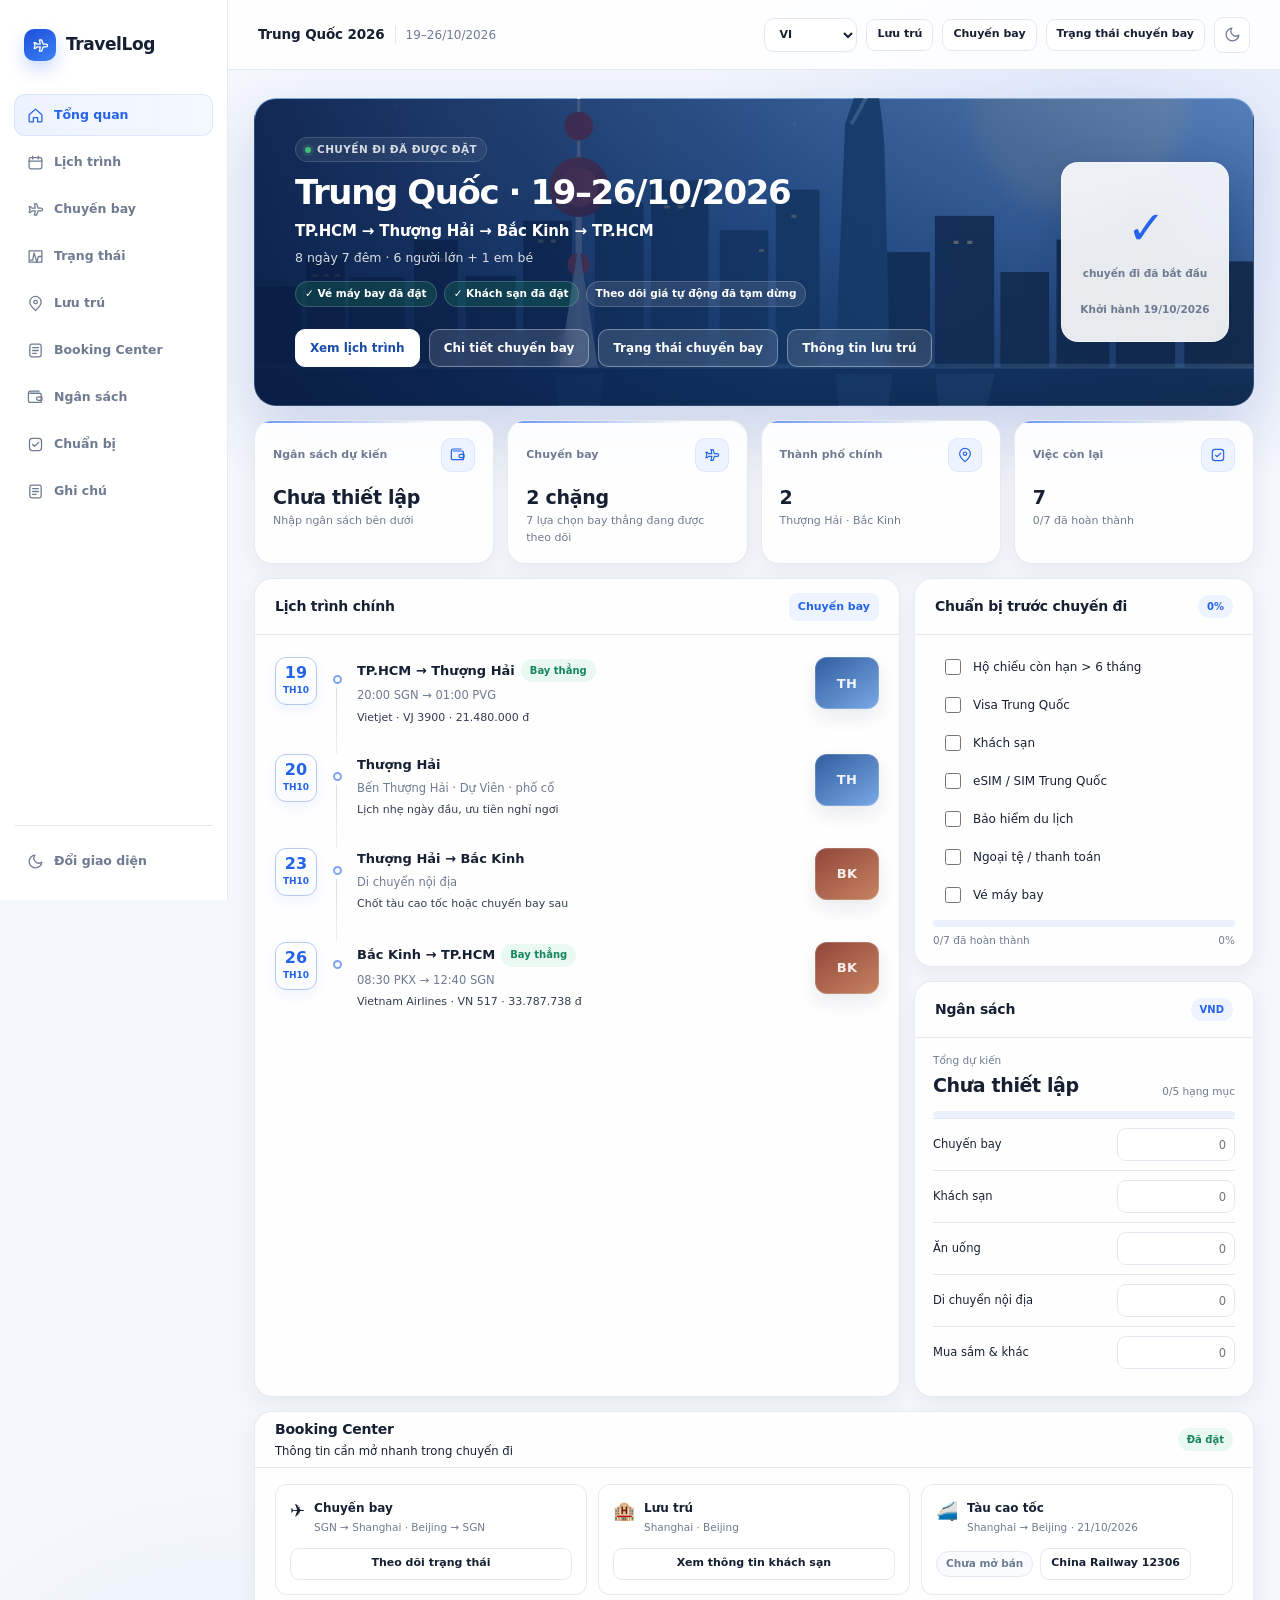
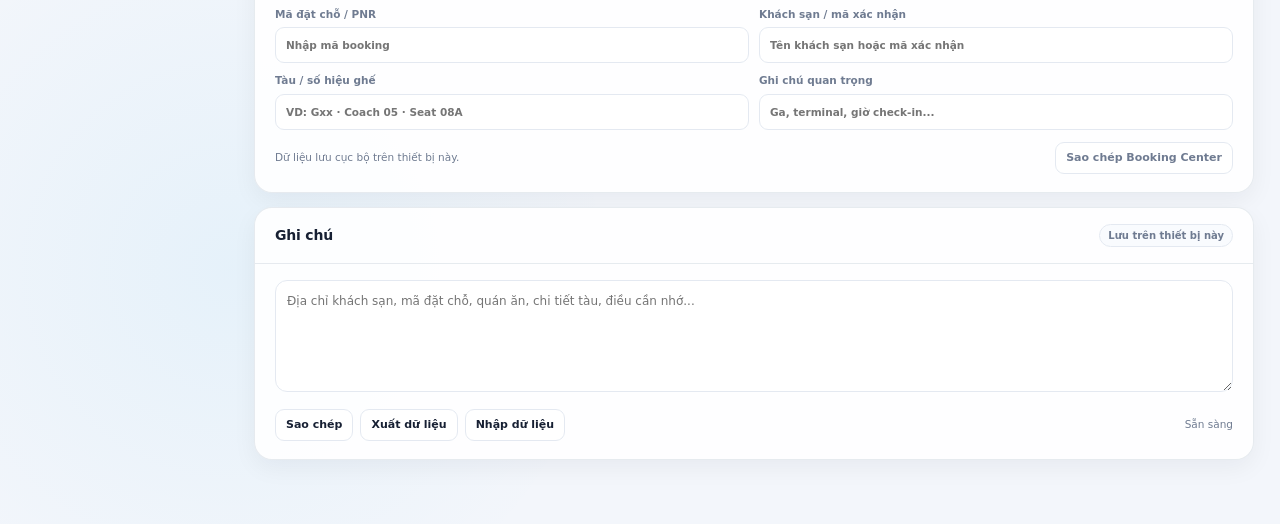
==== index.html @ 4a771d89 "fix: clean booking script markup" ====
<!doctype html>
<html lang="vi">
<head>
  <meta charset="utf-8">
  <meta name="viewport" content="width=device-width,initial-scale=1,viewport-fit=cover">
  <meta name="theme-color" content="#f6f8fc">
  <meta name="description" content="TravelLog — lịch trình Trung Quốc 19–26/10/2026.">
  <link rel="manifest" href="./manifest.webmanifest">
  <link rel="icon" href="./icon.svg" type="image/svg+xml">
  <link rel="stylesheet" href="./app.css">
  <style>
    .language-select{height:32px;min-width:76px;padding:0 25px 0 9px;border:1px solid var(--line);border-radius:8px;background:var(--surface);color:var(--text);font-size:11px;font-weight:700;outline:none;cursor:pointer}
    .language-select:focus{border-color:#8eb0f6;box-shadow:0 0 0 3px var(--primary-soft)}
    .mobile-header .language-select{max-width:92px}
  </style>
  <title>TravelLog · Trung Quốc 2026</title>
</head>
<body>
<div class="app">
  <aside class="sidebar">
    <a class="brand" href="#top"><span class="brand-mark"><svg><use href="#i-plane"/></svg></span>TravelLog</a>
    <nav class="side-nav">
      <a class="active" href="#top"><span class="nav-icon"><svg><use href="#i-home"/></svg></span>Tổng quan</a>
      <a href="#itinerary"><span class="nav-icon"><svg><use href="#i-calendar"/></svg></span>Lịch trình</a>
      <a href="./flights/"><span class="nav-icon"><svg><use href="#i-plane"/></svg></span>Chuyến bay</a>
      <a href="./flight-status.html"><span class="nav-icon"><svg><use href="#i-status"/></svg></span>Trạng thái</a>
      <a href="./hotels/"><span class="nav-icon"><svg><use href="#i-pin"/></svg></span>Lưu trú</a>
      <a href="#bookings"><span class="nav-icon"><svg><use href="#i-note"/></svg></span>Booking Center</a>
      <a href="#budget"><span class="nav-icon"><svg><use href="#i-wallet"/></svg></span>Ngân sách</a>
      <a href="#checklist"><span class="nav-icon"><svg><use href="#i-check"/></svg></span>Chuẩn bị</a>
      <a href="#notes"><span class="nav-icon"><svg><use href="#i-note"/></svg></span>Ghi chú</a>
    </nav>
    <div class="sidebar-foot">
      <button class="sidebar-action" data-theme-toggle><span class="nav-icon"><svg><use href="#i-moon"/></svg></span>Đổi giao diện</button>
    </div>
  </aside>

  <div class="main">
    <header class="topbar">
      <div class="crumb"><strong>Trung Quốc 2026</strong><span>19–26/10/2026</span></div>
      <div class="top-actions">
        <select class="language-select" data-language-select aria-label="Ngôn ngữ">
          <option value="vi">VI</option><option value="en">EN</option><option value="zh">中文</option><option value="ja">日本語</option>
        </select>
        <a class="btn sm" href="./hotels/">Lưu trú</a>
        <a class="btn sm" href="./flights/">Chuyến bay</a>
        <a class="btn sm" href="./flight-status.html">Trạng thái chuyến bay</a>
        <button class="icon-btn" data-theme-toggle aria-label="Đổi giao diện"><svg class="ui-icon"><use href="#i-moon"/></svg></button>
      </div>
    </header>

    <header class="mobile-header">
      <a class="brand" href="#top"><span class="brand-mark"><svg><use href="#i-plane"/></svg></span>TravelLog</a>
      <div class="right">
        <select class="language-select" data-language-select aria-label="Ngôn ngữ">
          <option value="vi">VI</option><option value="en">EN</option><option value="zh">中文</option><option value="ja">日本語</option>
        </select>
        <button class="icon-btn" data-theme-toggle aria-label="Đổi giao diện"><svg class="ui-icon"><use href="#i-moon"/></svg></button>
      </div>
    </header>

    <main class="content" id="top">
      <section class="trip-hero">
        <div class="hero-copy">
          <div class="hero-kicker"><span class="booking-dot"></span> Chuyến đi đã được đặt</div>
          <h1>Trung Quốc · 19–26/10/2026</h1>
          <div class="hero-route">TP.HCM → Thượng Hải → Bắc Kinh → TP.HCM</div>
          <div class="hero-meta">8 ngày 7 đêm · 6 người lớn + 1 em bé</div><div class="booking-summary"><span class="booking-chip success">✓ Vé máy bay đã đặt</span><span class="booking-chip success">✓ Khách sạn đã đặt</span><span class="booking-chip muted">Theo dõi giá tự động đã tạm dừng</span></div>
          <div class="hero-actions"><a class="btn" href="#itinerary">Xem lịch trình</a><a class="btn secondary" href="./flights/">Chi tiết chuyến bay</a><a class="btn secondary" href="./flight-status.html">Trạng thái chuyến bay</a><a class="btn secondary" href="./hotels/">Thông tin lưu trú</a></div>
        </div>
        <aside class="countdown"><span id="daysPrefix">Còn</span><strong id="daysLeft">—</strong><span id="daysUnit">ngày đến chuyến đi</span><b>Khởi hành 19/10/2026</b></aside>
      </section>

      <section class="stat-grid">
        <article class="card stat-card"><div class="stat-top"><span class="label">Ngân sách dự kiến</span><span class="stat-icon"><svg><use href="#i-wallet"/></svg></span></div><strong id="summaryBudget">Chưa thiết lập</strong><small id="budgetPerPerson">Nhập ngân sách bên dưới</small></article>
        <article class="card stat-card"><div class="stat-top"><span class="label">Chuyến bay</span><span class="stat-icon"><svg><use href="#i-plane"/></svg></span></div><strong>2 chặng</strong><small id="flightStatNote">Đã đặt · theo dõi trạng thái chuyến bay</small></article>
        <article class="card stat-card"><div class="stat-top"><span class="label">Thành phố chính</span><span class="stat-icon"><svg><use href="#i-pin"/></svg></span></div><strong>2</strong><small>Thượng Hải · Bắc Kinh</small></article>
        <article class="card stat-card"><div class="stat-top"><span class="label">Việc còn lại</span><span class="stat-icon"><svg><use href="#i-check"/></svg></span></div><strong id="taskCount">7</strong><small id="taskStatus">0/7 đã hoàn thành</small></article>
      </section>

      <section class="dashboard-grid">
        <article class="card" id="itinerary">
          <div class="card-head"><h2>Lịch trình chính</h2><a href="./flights/">Chuyến bay</a></div>
          <div class="timeline">
            <div class="timeline-item"><div class="date-box"><strong>19</strong><span>TH10</span></div><span class="time-dot"></span><div class="timeline-info"><strong>TP.HCM → Thượng Hải <span class="pill success" id="outboundBadge">Đang kiểm tra</span></strong><div class="sub" id="outboundFlightText">Đang tải chuyến bay phù hợp…</div><div class="detail" id="outboundFlightMeta">SGN → PVG / SHA</div></div><div class="timeline-photo shanghai">上海</div></div>
            <div class="timeline-item"><div class="date-box"><strong>20</strong><span>TH10</span></div><span class="time-dot"></span><div class="timeline-info"><strong>Thượng Hải</strong><div class="sub">Bến Thượng Hải · Dự Viên · phố cổ</div><div class="detail">Lịch nhẹ ngày đầu, ưu tiên nghỉ ngơi</div></div><div class="timeline-photo shanghai">上海</div></div>
            <div class="timeline-item"><div class="date-box"><strong>23</strong><span>TH10</span></div><span class="time-dot"></span><div class="timeline-info"><strong>Thượng Hải → Bắc Kinh</strong><div class="sub">Di chuyển nội địa</div><div class="detail">Chốt tàu cao tốc hoặc chuyến bay sau</div></div><div class="timeline-photo beijing">北京</div></div>
            <div class="timeline-item"><div class="date-box"><strong>26</strong><span>TH10</span></div><span class="time-dot"></span><div class="timeline-info"><strong>Bắc Kinh → TP.HCM <span class="pill success" id="returnBadge">Đang kiểm tra</span></strong><div class="sub" id="returnFlightText">Đang tải chuyến bay phù hợp…</div><div class="detail" id="returnFlightMeta">PEK / PKX → SGN</div></div><div class="timeline-photo beijing">北京</div></div>
          </div>
        </article>

        <div class="stack">
          <article class="card" id="checklist">
            <div class="card-head"><h3>Chuẩn bị trước chuyến đi</h3><span class="pill primary" id="checkHeaderStatus">0%</span></div>
            <div class="checklist">
              <label class="check-item"><input id="c1" type="checkbox">Hộ chiếu còn hạn &gt; 6 tháng</label>
              <label class="check-item"><input id="c2" type="checkbox">Visa Trung Quốc</label>
              <label class="check-item"><input id="c3" type="checkbox">Khách sạn</label>
              <label class="check-item"><input id="c4" type="checkbox">eSIM / SIM Trung Quốc</label>
              <label class="check-item"><input id="c5" type="checkbox">Bảo hiểm du lịch</label>
              <label class="check-item"><input id="c6" type="checkbox">Ngoại tệ / thanh toán</label>
              <label class="check-item"><input id="c7" type="checkbox">Vé máy bay</label>
              <div class="progress"><span id="checkProgress"></span></div>
              <div class="progress-meta"><span id="checkText">0/7 đã hoàn thành</span><span id="checkPercent">0%</span></div>
            </div>
          </article>

          <article class="card" id="budget">
            <div class="card-head"><h3>Ngân sách</h3><span class="pill primary">VND</span></div>
            <div class="budget">
              <div class="budget-total"><div><span>Tổng dự kiến</span><strong id="budgetTotal">Chưa thiết lập</strong></div><span id="budgetHint">0/5 hạng mục</span></div>
              <div class="progress"><span id="budgetProgress"></span></div>
              <div class="budget-row"><span>Chuyến bay</span><input data-budget="flight" inputmode="numeric" placeholder="0"></div>
              <div class="budget-row"><span>Khách sạn</span><input data-budget="hotel" inputmode="numeric" placeholder="0"></div>
              <div class="budget-row"><span>Ăn uống</span><input data-budget="food" inputmode="numeric" placeholder="0"></div>
              <div class="budget-row"><span>Di chuyển nội địa</span><input data-budget="transport" inputmode="numeric" placeholder="0"></div>
              <div class="budget-row"><span>Mua sắm & khác</span><input data-budget="other" inputmode="numeric" placeholder="0"></div>
            </div>
          </article>
        </div>

        <article class="card booking-center" id="bookings">
          <div class="card-head"><div><h2>Booking Center</h2><small>Thông tin cần mở nhanh trong chuyến đi</small></div><span class="pill success">Đã đặt</span></div>
          <div class="booking-center-grid">
            <section class="booking-panel"><div class="booking-panel-head"><span>✈️</span><div><b>Chuyến bay</b><small>SGN → Shanghai · Beijing → SGN</small></div></div><a class="btn sm" href="./flight-status.html">Theo dõi trạng thái</a></section>
            <section class="booking-panel"><div class="booking-panel-head"><span>🏨</span><div><b>Lưu trú</b><small>Shanghai · Beijing</small></div></div><a class="btn sm" href="./hotels/">Xem thông tin khách sạn</a></section>
            <section class="booking-panel"><div class="booking-panel-head"><span>🚄</span><div><b>Tàu cao tốc</b><small>Shanghai → Beijing · 21/10/2026</small></div></div><div class="booking-panel-actions"><span class="booking-chip muted">Chưa mở bán</span><a class="btn sm" href="https://www.12306.cn/en/index.html" target="_blank" rel="noopener">China Railway 12306</a></div></section>
          </div>
          <div class="booking-fields">
            <label>Mã đặt chỗ / PNR<input data-booking="pnr" placeholder="Nhập mã booking"></label>
            <label>Khách sạn / mã xác nhận<input data-booking="hotel" placeholder="Tên khách sạn hoặc mã xác nhận"></label>
            <label>Tàu / số hiệu ghế<input data-booking="train" placeholder="VD: Gxx · Coach 05 · Seat 08A"></label>
            <label>Ghi chú quan trọng<input data-booking="important" placeholder="Ga, terminal, giờ check-in..."></label>
          </div>
          <div class="booking-save"><span>Dữ liệu lưu cục bộ trên thiết bị này.</span><button class="btn sm" id="copyBookings">Sao chép Booking Center</button></div>
        </article>

        <article class="card notes-card" id="notes">
          <div class="card-head"><h3>Ghi chú</h3><span class="pill">Lưu trên thiết bị này</span></div>
          <div class="notes-wrap"><textarea id="tripNotes" placeholder="Địa chỉ khách sạn, mã đặt chỗ, quán ăn, chi tiết tàu, điều cần nhớ..."></textarea><div class="notes-actions"><button class="btn sm" id="copyNotes">Sao chép</button><button class="btn sm" id="exportData">Xuất dữ liệu</button><label class="btn sm" for="importData">Nhập dữ liệu<input id="importData" type="file" accept="application/json" hidden></label><span class="save-state" id="saveState">Sẵn sàng</span></div></div>
        </article>
      </section>
    </main>
  </div>
</div>

<nav class="mobile-bottom">
  <a class="active" href="#top"><span class="nav-icon"><svg><use href="#i-home"/></svg></span>Tổng quan</a>
  <a href="./flight-status.html"><span class="nav-icon"><svg><use href="#i-status"/></svg></span>Trạng thái</a>
  <a href="./flights/"><span class="nav-icon"><svg><use href="#i-plane"/></svg></span>Chuyến bay</a>
  <a href="./hotels/"><span class="nav-icon"><svg><use href="#i-pin"/></svg></span>Lưu trú</a>
</nav>

<svg width="0" height="0" style="position:absolute;overflow:hidden" aria-hidden="true">
  <symbol id="i-plane" viewBox="0 0 24 24"><path d="M10.5 4h3l2.2 6H20a2 2 0 1 1 0 4h-4.3l-2.2 6h-3l1.2-6H7l-2 2H3l1.2-4L3 8h2l2 2h4.7l-1.2-6Z"/></symbol>
  <symbol id="i-home" viewBox="0 0 24 24"><path d="m3 11 9-8 9 8v9a1 1 0 0 1-1 1h-5v-6H9v6H4a1 1 0 0 1-1-1Z"/></symbol>
  <symbol id="i-calendar" viewBox="0 0 24 24"><rect x="3" y="5" width="18" height="16" rx="2.5"/><path d="M16 3v4M8 3v4M3 10h18"/></symbol>
  <symbol id="i-wallet" viewBox="0 0 24 24"><path d="M4 6h14a2 2 0 0 1 2 2v11H4a2 2 0 0 1-2-2V6a3 3 0 0 1 3-3h12"/><path d="M16 11h5v5h-5a2.5 2.5 0 0 1 0-5Z"/></symbol>
  <symbol id="i-note" viewBox="0 0 24 24"><rect x="4" y="3" width="16" height="18" rx="2.5"/><path d="M8 8h8M8 12h8M8 16h5"/></symbol>
  <symbol id="i-check" viewBox="0 0 24 24"><rect x="3.5" y="3.5" width="17" height="17" rx="4"/><path d="m8 12 2.5 2.5L16.5 9"/></symbol>
  <symbol id="i-pin" viewBox="0 0 24 24"><path d="M20 10c0 5-8 12-8 12S4 15 4 10a8 8 0 1 1 16 0Z"/><circle cx="12" cy="10" r="2.5"/></symbol>
  <symbol id="i-status" viewBox="0 0 24 24"><path d="M4 17h4l2-10 4 13 2-8h4"/><path d="M3 4h18v16H3z"/></symbol>
  <symbol id="i-moon" viewBox="0 0 24 24"><path d="M21 12.8A9 9 0 1 1 11.2 3 7 7 0 0 0 21 12.8Z"/></symbol>
  <symbol id="i-arrow-right" viewBox="0 0 24 24"><path d="M5 12h14M13 6l6 6-6 6"/></symbol>
</svg>

<script>
(() => {
  'use strict';
  const STORAGE_KEY = 'travel-language';
  const LANGS = {vi:'vi',en:'en',zh:'zh-CN',ja:'ja'};
  const DICT = {
    vi: {'上海':'TH','北京':'BK'},
    en: {
      'Tổng quan':'Overview','Lịch trình':'Itinerary','Giá vé':'Flight prices','Ngân sách':'Budget','Chuẩn bị':'Preparation','Ghi chú':'Notes','Đổi giao diện':'Switch theme','Ngôn ngữ':'Language','Trung Quốc 2026':'China 2026','Xem giá vé':'View fares','Chuyến đi sắp tới':'Upcoming trip','Trung Quốc · 19–26/10/2026':'China · 19–26 Oct 2026','TP.HCM → Thượng Hải → Bắc Kinh → TP.HCM':'Ho Chi Minh City → Shanghai → Beijing → Ho Chi Minh City','8 ngày 7 đêm · 6 người lớn + 1 em bé':'8 days 7 nights · 6 adults + 1 infant','Xem lịch trình':'View itinerary','Theo dõi giá vé':'Track flight prices','Còn':'Departure in','ngày đến chuyến đi':'days','khởi hành hôm nay':'departing today','chuyến đi đã bắt đầu':'trip has started','Khởi hành 19/10/2026':'Departure 19 Oct 2026','Ngân sách dự kiến':'Planned budget','Chưa thiết lập':'Not set','Nhập ngân sách bên dưới':'Enter budget below','Chuyến bay':'Flights','2 chặng':'2 legs','Đang tải dữ liệu giá vé…':'Loading flight data…','Thành phố chính':'Main cities','Thượng Hải · Bắc Kinh':'Shanghai · Beijing','Việc còn lại':'Remaining tasks','Lịch trình chính':'Main itinerary','Đang kiểm tra':'Checking','Đang tải chuyến bay phù hợp…':'Loading a suitable flight…','TP.HCM → Thượng Hải':'Ho Chi Minh City → Shanghai','上海':'SHA','Thượng Hải':'Shanghai','Bến Thượng Hải · Dự Viên · phố cổ':'The Bund · Yu Garden · Old Town','Lịch nhẹ ngày đầu, ưu tiên nghỉ ngơi':'Keep the first day light and prioritize rest','Thượng Hải → Bắc Kinh':'Shanghai → Beijing','Di chuyển nội địa':'Domestic transfer','Chốt tàu cao tốc hoặc chuyến bay sau':'Finalize high-speed rail or a flight later','北京':'BJS','Bắc Kinh → TP.HCM':'Beijing → Ho Chi Minh City','Chuẩn bị trước chuyến đi':'Before the trip','Hộ chiếu còn hạn > 6 tháng':'Passport valid for more than 6 months','Visa Trung Quốc':'China visa','Khách sạn':'Hotel','eSIM / SIM Trung Quốc':'China eSIM / SIM','Bảo hiểm du lịch':'Travel insurance','Ngoại tệ / thanh toán':'Cash / payments','Vé máy bay':'Flight tickets','Tổng dự kiến':'Planned total','Ăn uống':'Food','Mua sắm & khác':'Shopping & other','Lưu trên thiết bị này':'Saved on this device','Địa chỉ khách sạn, mã đặt chỗ, quán ăn, chi tiết tàu, điều cần nhớ...':'Hotel address, booking codes, places to eat, train details, things to remember...','Sao chép':'Copy','Xuất dữ liệu':'Export data','Nhập dữ liệu':'Import data','Sẵn sàng':'Ready','TH10':'OCT','{done}/{total} đã hoàn thành':'{done}/{total} completed','Khoảng {amount} / người':'About {amount} / person','{filled}/{total} hạng mục':'{filled}/{total} categories','Đã lưu':'Saved','Đã sao chép':'Copied','Không thể sao chép':'Could not copy','File không hợp lệ':'Invalid file','Chưa có chuyến bay phù hợp':'No suitable flight found','Chưa có dữ liệu':'No data','Hãng bay':'Airline','Bay thẳng':'Direct','1 điểm dừng':'1 stop','{count} lựa chọn bay thẳng đang được theo dõi':'Tracking {count} direct-flight options','Có dữ liệu chuyến bay, chưa thấy lựa chọn bay thẳng':'Flight data loaded; no direct option found','Không tải được dữ liệu giá vé':'Could not load flight-price data','Trạng thái':'Status','Trạng thái chuyến bay':'Flight status'
    },
    zh: {
      'Tổng quan':'概览','Lịch trình':'行程','Giá vé':'机票价格','Ngân sách':'预算','Chuẩn bị':'行前准备','Ghi chú':'备注','Đổi giao diện':'切换主题','Ngôn ngữ':'语言','Trung Quốc 2026':'中国 2026','Xem giá vé':'查看机票','Chuyến đi sắp tới':'即将出发','Trung Quốc · 19–26/10/2026':'中国 · 2026年10月19–26日','TP.HCM → Thượng Hải → Bắc Kinh → TP.HCM':'胡志明市 → 上海 → 北京 → 胡志明市','8 ngày 7 đêm · 6 người lớn + 1 em bé':'8天7晚 · 6名成人 + 1名婴儿','Xem lịch trình':'查看行程','Theo dõi giá vé':'跟踪机票价格','Còn':'距离出发还有','ngày đến chuyến đi':'天','khởi hành hôm nay':'今天出发','chuyến đi đã bắt đầu':'旅程已开始','Khởi hành 19/10/2026':'出发：2026年10月19日','Ngân sách dự kiến':'计划预算','Chưa thiết lập':'未设置','Nhập ngân sách bên dưới':'在下方输入预算','Chuyến bay':'航班','2 chặng':'2个航段','Đang tải dữ liệu giá vé…':'正在加载机票数据…','Thành phố chính':'主要城市','Thượng Hải · Bắc Kinh':'上海 · 北京','Việc còn lại':'剩余事项','Lịch trình chính':'主要行程','Đang kiểm tra':'正在检查','Đang tải chuyến bay phù hợp…':'正在加载合适的航班…','TP.HCM → Thượng Hải':'胡志明市 → 上海','上海':'上海','Thượng Hải':'上海','Bến Thượng Hải · Dự Viên · phố cổ':'外滩 · 豫园 · 老城','Lịch nhẹ ngày đầu, ưu tiên nghỉ ngơi':'首日安排轻松，优先休息','Thượng Hải → Bắc Kinh':'上海 → 北京','Di chuyển nội địa':'国内交通','Chốt tàu cao tốc hoặc chuyến bay sau':'稍后确认高铁或航班','北京':'北京','Bắc Kinh → TP.HCM':'北京 → 胡志明市','Chuẩn bị trước chuyến đi':'出发前准备','Hộ chiếu còn hạn > 6 tháng':'护照有效期超过6个月','Visa Trung Quốc':'中国签证','Khách sạn':'酒店','eSIM / SIM Trung Quốc':'中国 eSIM / SIM','Bảo hiểm du lịch':'旅行保险','Ngoại tệ / thanh toán':'现金 / 支付','Vé máy bay':'机票','Tổng dự kiến':'预计总额','Ăn uống':'餐饮','Mua sắm & khác':'购物及其他','Lưu trên thiết bị này':'保存在此设备','Địa chỉ khách sạn, mã đặt chỗ, quán ăn, chi tiết tàu, điều cần nhớ...':'酒店地址、预订编号、餐厅、火车信息、需要记住的事项...','Sao chép':'复制','Xuất dữ liệu':'导出数据','Nhập dữ liệu':'导入数据','Sẵn sàng':'就绪','TH10':'10月','{done}/{total} đã hoàn thành':'已完成 {done}/{total}','Khoảng {amount} / người':'约 {amount} / 人','{filled}/{total} hạng mục':'{filled}/{total} 个类别','Đã lưu':'已保存','Đã sao chép':'已复制','Không thể sao chép':'无法复制','File không hợp lệ':'文件无效','Chưa có chuyến bay phù hợp':'没有合适的航班','Chưa có dữ liệu':'暂无数据','Hãng bay':'航空公司','Bay thẳng':'直飞','1 điểm dừng':'1次中转','{count} lựa chọn bay thẳng đang được theo dõi':'正在跟踪 {count} 个直飞选项','Có dữ liệu chuyến bay, chưa thấy lựa chọn bay thẳng':'已加载航班数据，暂未发现直飞选项','Không tải được dữ liệu giá vé':'无法加载机票价格数据','Trạng thái':'状态','Trạng thái chuyến bay':'航班状态'
    },
    ja: {
      'Tổng quan':'概要','Lịch trình':'旅程','Giá vé':'航空券価格','Ngân sách':'予算','Chuẩn bị':'準備','Ghi chú':'メモ','Đổi giao diện':'テーマ切替','Ngôn ngữ':'言語','Trung Quốc 2026':'中国 2026','Xem giá vé':'航空券を見る','Chuyến đi sắp tới':'次の旅行','Trung Quốc · 19–26/10/2026':'中国 · 2026年10月19日〜26日','TP.HCM → Thượng Hải → Bắc Kinh → TP.HCM':'ホーチミン市 → 上海 → 北京 → ホーチミン市','8 ngày 7 đêm · 6 người lớn + 1 em bé':'8日7泊 · 大人6名 + 乳児1名','Xem lịch trình':'旅程を見る','Theo dõi giá vé':'航空券価格を追跡','Còn':'出発まであと','ngày đến chuyến đi':'日','khởi hành hôm nay':'本日出発','chuyến đi đã bắt đầu':'旅行は開始済み','Khởi hành 19/10/2026':'出発：2026年10月19日','Ngân sách dự kiến':'予定予算','Chưa thiết lập':'未設定','Nhập ngân sách bên dưới':'下に予算を入力','Chuyến bay':'フライト','2 chặng':'2区間','Đang tải dữ liệu giá vé…':'航空券データを読み込み中…','Thành phố chính':'主要都市','Thượng Hải · Bắc Kinh':'上海 · 北京','Việc còn lại':'残りのタスク','Lịch trình chính':'主な旅程','Đang kiểm tra':'確認中','Đang tải chuyến bay phù hợp…':'適切なフライトを読み込み中…','TP.HCM → Thượng Hải':'ホーチミン市 → 上海','上海':'上海','Thượng Hải':'上海','Bến Thượng Hải · Dự Viên · phố cổ':'外灘 · 豫園 · 旧市街','Lịch nhẹ ngày đầu, ưu tiên nghỉ ngơi':'初日はゆったり、休息を優先','Thượng Hải → Bắc Kinh':'上海 → 北京','Di chuyển nội địa':'国内移動','Chốt tàu cao tốc hoặc chuyến bay sau':'高速鉄道またはフライトを後で確定','北京':'北京','Bắc Kinh → TP.HCM':'北京 → ホーチミン市','Chuẩn bị trước chuyến đi':'旅行前の準備','Hộ chiếu còn hạn > 6 tháng':'パスポート残存期間6か月超','Visa Trung Quốc':'中国ビザ','Khách sạn':'ホテル','eSIM / SIM Trung Quốc':'中国 eSIM / SIM','Bảo hiểm du lịch':'海外旅行保険','Ngoại tệ / thanh toán':'現金 / 支払い','Vé máy bay':'航空券','Tổng dự kiến':'予定合計','Ăn uống':'食事','Mua sắm & khác':'買い物・その他','Lưu trên thiết bị này':'この端末に保存','Địa chỉ khách sạn, mã đặt chỗ, quán ăn, chi tiết tàu, điều cần nhớ...':'ホテル住所、予約番号、食事場所、鉄道情報、覚えておくこと...','Sao chép':'コピー','Xuất dữ liệu':'データを書き出す','Nhập dữ liệu':'データを読み込む','Sẵn sàng':'準備完了','TH10':'10月','{done}/{total} đã hoàn thành':'{done}/{total} 完了','Khoảng {amount} / người':'約 {amount} / 人','{filled}/{total} hạng mục':'{filled}/{total} カテゴリ','Đã lưu':'保存済み','Đã sao chép':'コピーしました','Không thể sao chép':'コピーできません','File không hợp lệ':'無効なファイル','Chưa có chuyến bay phù hợp':'適切なフライトがありません','Chưa có dữ liệu':'データなし','Hãng bay':'航空会社','Bay thẳng':'直行便','1 điểm dừng':'乗継1回','{count} lựa chọn bay thẳng đang được theo dõi':'直行便 {count} 件を追跡中','Có dữ liệu chuyến bay, chưa thấy lựa chọn bay thẳng':'フライトデータはありますが直行便は見つかりません','Không tải được dữ liệu giá vé':'航空券価格データを読み込めません','Trạng thái':'運航状況','Trạng thái chuyến bay':'フライト状況'
    }
  };
  const TITLES = {vi:'TravelLog · Trung Quốc 2026',en:'TravelLog · China 2026',zh:'TravelLog · 中国 2026',ja:'TravelLog · 中国 2026'};
  const DESCRIPTIONS = {vi:'TravelLog — lịch trình Trung Quốc 19–26/10/2026.',en:'TravelLog — China itinerary, 19–26 Oct 2026.',zh:'TravelLog — 2026年10月19–26日中国行程。',ja:'TravelLog — 2026年10月19日〜26日の中国旅行。'};
  const originalText = new WeakMap();
  const originalAttrs = new WeakMap();
  let currentLang = localStorage.getItem(STORAGE_KEY);
  if (!LANGS[currentLang]) currentLang = 'vi';
  const format = (template, vars={}) => String(template).replace(/\{(\w+)\}/g, (_, key) => vars[key] ?? `{${key}}`);
  const t = (source, vars={}) => format(DICT[currentLang]?.[source] ?? source, vars);

  function translateTextNode(node) {
    const raw = node.nodeValue;
    if (!raw || !raw.trim() || node.parentElement?.closest('script,style,textarea,option')) return;
    if (!originalText.has(node)) originalText.set(node, raw.trim());
    const source = originalText.get(node);
    const lead = raw.match(/^\s*/)?.[0] || '';
    const tail = raw.match(/\s*$/)?.[0] || '';
    node.nodeValue = lead + t(source) + tail;
  }

  function translateAttributes(el) {
    if (!(el instanceof Element)) return;
    let saved = originalAttrs.get(el);
    if (!saved) { saved = {}; originalAttrs.set(el, saved); }
    for (const attr of ['placeholder','aria-label','title']) {
      if (!el.hasAttribute(attr)) continue;
      if (!(attr in saved)) saved[attr] = el.getAttribute(attr);
      el.setAttribute(attr, t(saved[attr]));
    }
  }

  function translateTree() {
    const walker = document.createTreeWalker(document.body, NodeFilter.SHOW_ELEMENT | NodeFilter.SHOW_TEXT);
    let node;
    while ((node = walker.nextNode())) {
      if (node.nodeType === Node.TEXT_NODE) translateTextNode(node);
      else translateAttributes(node);
    }
  }

  function setLanguage(lang, notify=true) {
    if (!LANGS[lang]) lang = 'vi';
    currentLang = lang;
    localStorage.setItem(STORAGE_KEY, lang);
    document.documentElement.lang = LANGS[lang];
    document.title = TITLES[lang];
    const meta = document.querySelector('meta[name="description"]');
    if (meta) meta.content = DESCRIPTIONS[lang];
    translateTree();
    document.querySelectorAll('[data-language-select]').forEach(select => { select.value = lang; });
    if (notify) document.dispatchEvent(new CustomEvent('travel-language-change', {detail:{lang}}));
  }

  document.querySelectorAll('[data-language-select]').forEach(select => select.addEventListener('change', () => setLanguage(select.value)));
  window.TravelDashboardI18n = {t:(source, vars={})=>t(source, vars), getLanguage:()=>currentLang, setLanguage};
  setLanguage(currentLang, false);
})();
</script>

<script>
(() => {
  const S='travel-log-v3', $=s=>document.querySelector(s), $$=s=>[...document.querySelectorAll(s)], state=JSON.parse(localStorage.getItem(S)||'{}'), save=()=>localStorage.setItem(S,JSON.stringify(state));
  const I18N=window.TravelDashboardI18n, t=(source,vars={})=>I18N.t(source,vars);
  const locale=()=>({vi:'vi-VN',en:'en-US',zh:'zh-CN',ja:'ja-JP'}[I18N.getLanguage()]||'vi-VN');
  const money=n=>`${new Intl.NumberFormat(locale()).format(Number(n)||0)}${I18N.getLanguage()==='vi'?' đ':' VND'}`;

  $$('[data-theme-toggle]').forEach(b=>b.onclick=()=>{const dark=document.documentElement.dataset.theme==='dark';document.documentElement.dataset.theme=dark?'light':'dark';localStorage.setItem('travel-theme',dark?'light':'dark')});
  const theme=localStorage.getItem('travel-theme'); if(theme) document.documentElement.dataset.theme=theme;

  const dep=new Date('2026-10-19T20:00:00+07:00');
  function renderCountdown(){const days=Math.ceil((dep-new Date())/86400000);if(days>0){$('#daysPrefix').textContent=t('Còn');$('#daysLeft').textContent=days;$('#daysUnit').textContent=t('ngày đến chuyến đi')}else if(days===0){$('#daysPrefix').textContent='';$('#daysLeft').textContent='0';$('#daysUnit').textContent=t('khởi hành hôm nay')}else{$('#daysPrefix').textContent='';$('#daysLeft').textContent='✓';$('#daysUnit').textContent=t('chuyến đi đã bắt đầu')}}
  renderCountdown();

  const checks=$$('.check-item input');
  checks.forEach(c=>{c.checked=!!state[c.id];c.onchange=()=>{state[c.id]=c.checked;save();renderChecks()}});
  function renderChecks(){const done=checks.filter(c=>c.checked).length,p=Math.round(done/checks.length*100);$('#taskCount').textContent=checks.length-done;const status=t('{done}/{total} đã hoàn thành',{done,total:checks.length});$('#taskStatus').textContent=status;$('#checkText').textContent=status;$('#checkPercent').textContent=p+'%';$('#checkHeaderStatus').textContent=p+'%';$('#checkProgress').style.width=p+'%'}
  renderChecks();

  const inputs=$$('[data-budget]');
  inputs.forEach(i=>{i.value=state.budget?.[i.dataset.budget]||'';i.oninput=()=>{state.budget=state.budget||{};state.budget[i.dataset.budget]=i.value.replace(/\D/g,'');i.value=state.budget[i.dataset.budget];save();renderBudget()}});
  function renderBudget(){const vals=inputs.map(i=>Number(i.value)||0),total=vals.reduce((a,b)=>a+b,0),filled=inputs.filter(i=>Number(i.value)>0).length,p=filled/inputs.length*100;$('#budgetTotal').textContent=total?money(total):t('Chưa thiết lập');$('#summaryBudget').textContent=total?money(total):t('Chưa thiết lập');$('#budgetPerPerson').textContent=total?t('Khoảng {amount} / người',{amount:money(Math.round(total/7))}):t('Nhập ngân sách bên dưới');$('#budgetHint').textContent=t('{filled}/{total} hạng mục',{filled,total:inputs.length});$('#budgetProgress').style.width=p+'%'}
  renderBudget();

  let saveStateMessage='Sẵn sàng';
  const setSaveState=source=>{saveStateMessage=source;$('#saveState').textContent=t(source)};
  const notes=$('#tripNotes'); notes.value=state.notes||'';
  notes.oninput=()=>{state.notes=notes.value;save();setSaveState('Đã lưu')};
  $('#copyNotes').onclick=async()=>{try{await navigator.clipboard.writeText(notes.value);setSaveState('Đã sao chép')}catch{setSaveState('Không thể sao chép')}};
  $('#exportData').onclick=()=>{const a=document.createElement('a'),blob=new Blob([JSON.stringify({version:3,state},null,2)],{type:'application/json'});a.href=URL.createObjectURL(blob);a.download='travellog-backup.json';a.click();URL.revokeObjectURL(a.href)};
  $('#importData').onchange=e=>{const f=e.target.files[0];if(!f)return;const r=new FileReader;r.onload=()=>{try{const d=JSON.parse(r.result);localStorage.setItem(S,JSON.stringify(d.state||d));location.reload()}catch{setSaveState('File không hợp lệ')}};r.readAsText(f)};

  const isDirect=o=>o?.is_direct===true||Number(o?.stops)===0;
  const time=v=>!v?'—':String(v).slice(11,16);
  const preferred=r=>[...(r?.offers||[])].sort((a,b)=>{if(isDirect(a)!==isDirect(b))return isDirect(a)?-1:1;return Number(a.total_amount)-Number(b.total_amount)})[0];
  function paintFlight(r,text,meta,badge){const o=preferred(r);if(!o){$(text).textContent=t('Chưa có chuyến bay phù hợp');$(badge).textContent=t('Chưa có dữ liệu');$(badge).className='pill';return}const s=o.slices?.[0],seg=s?.segments?.[0],last=s?.segments?.at(-1);$(text).textContent=`${time(seg?.departing_at)} ${s?.origin||seg?.origin} → ${time(last?.arriving_at)} ${s?.destination||last?.destination}`;$(meta).textContent=`${o.owner?.name||t('Hãng bay')}${seg?.flight_number?' · '+seg.flight_number:''} · ${money(o.total_amount)}`;$(badge).textContent=isDirect(o)?t('Bay thẳng'):t('1 điểm dừng');$(badge).className='pill '+(isDirect(o)?'success':'warning')}

  let flightData=null;
  function renderFlights(data){const out=data.routes?.find(r=>r.id==='outbound'),ret=data.routes?.find(r=>r.id==='return');paintFlight(out,'#outboundFlightText','#outboundFlightMeta','#outboundBadge');paintFlight(ret,'#returnFlightText','#returnFlightMeta','#returnBadge');const direct=(data.routes||[]).reduce((n,r)=>n+(r.offers||[]).filter(isDirect).length,0);$('#flightStatNote').textContent=direct?t('{count} lựa chọn bay thẳng đang được theo dõi',{count:direct}):t('Có dữ liệu chuyến bay, chưa thấy lựa chọn bay thẳng')}

  fetch(`./data/flights.json?t=${Date.now()}`,{cache:'no-store'}).then(r=>r.json()).then(data=>{flightData=data;renderFlights(data)}).catch(()=>{$('#flightStatNote').textContent=t('Không tải được dữ liệu giá vé')});

  document.addEventListener('travel-language-change',()=>{renderCountdown();renderChecks();renderBudget();setSaveState(saveStateMessage);if(flightData)renderFlights(flightData)});

  if('serviceWorker'in navigator)window.addEventListener('load',()=>navigator.serviceWorker.register('./sw.js').catch(()=>{}));
})();
</script>
<script>
(()=>{const key="travel-booking-center-v1";const fields=[...document.querySelectorAll("[data-booking]")];let saved={};try{saved=JSON.parse(localStorage.getItem(key)||"{}")}catch{}fields.forEach(el=>{el.value=saved[el.dataset.booking]||"";el.addEventListener("input",()=>{const data=Object.fromEntries(fields.map(x=>[x.dataset.booking,x.value]));localStorage.setItem(key,JSON.stringify(data))})});document.getElementById("copyBookings")?.addEventListener("click",async()=>{const lines=fields.filter(x=>x.value.trim()).map(x=>`${x.closest("label")?.childNodes[0]?.textContent?.trim()}: ${x.value.trim()}`);if(!lines.length)return;try{await navigator.clipboard.writeText(lines.join("\\n"))}catch{}})})();
</script>
</body>
</html>
---- app.css ----
@import url('./base.css');
@import url('./motion.css');
@import url('./loading.css');
@import url('./theme-icon.css');
@import url('./dashboard.css');

/* Keep the timeline connector centered under the timeline dots. */
.timeline-item:not(:last-child)::after{left:61px}

@media(max-width:520px){
  .timeline-item:not(:last-child)::after{left:55px}
}

/* Post-booking trip mode */
.booking-summary{display:flex;flex-wrap:wrap;gap:8px;margin-top:14px}
.booking-chip{display:inline-flex;align-items:center;min-height:30px;padding:6px 10px;border:1px solid var(--line);border-radius:999px;font-size:12px;font-weight:750;background:var(--surface)}
.booking-chip.success{border-color:rgba(34,197,94,.25);background:rgba(34,197,94,.09)}
.booking-chip.muted{color:var(--muted)}
.booking-dot{display:inline-block;width:8px;height:8px;border-radius:50%;background:#22c55e;box-shadow:0 0 0 4px rgba(34,197,94,.12);margin-right:6px}
@media(max-width:640px){.booking-summary{gap:6px}.booking-chip{font-size:11px;padding:5px 8px}.hero-actions{display:grid;grid-template-columns:1fr 1fr}.hero-actions .btn:first-child{grid-column:1/-1}}
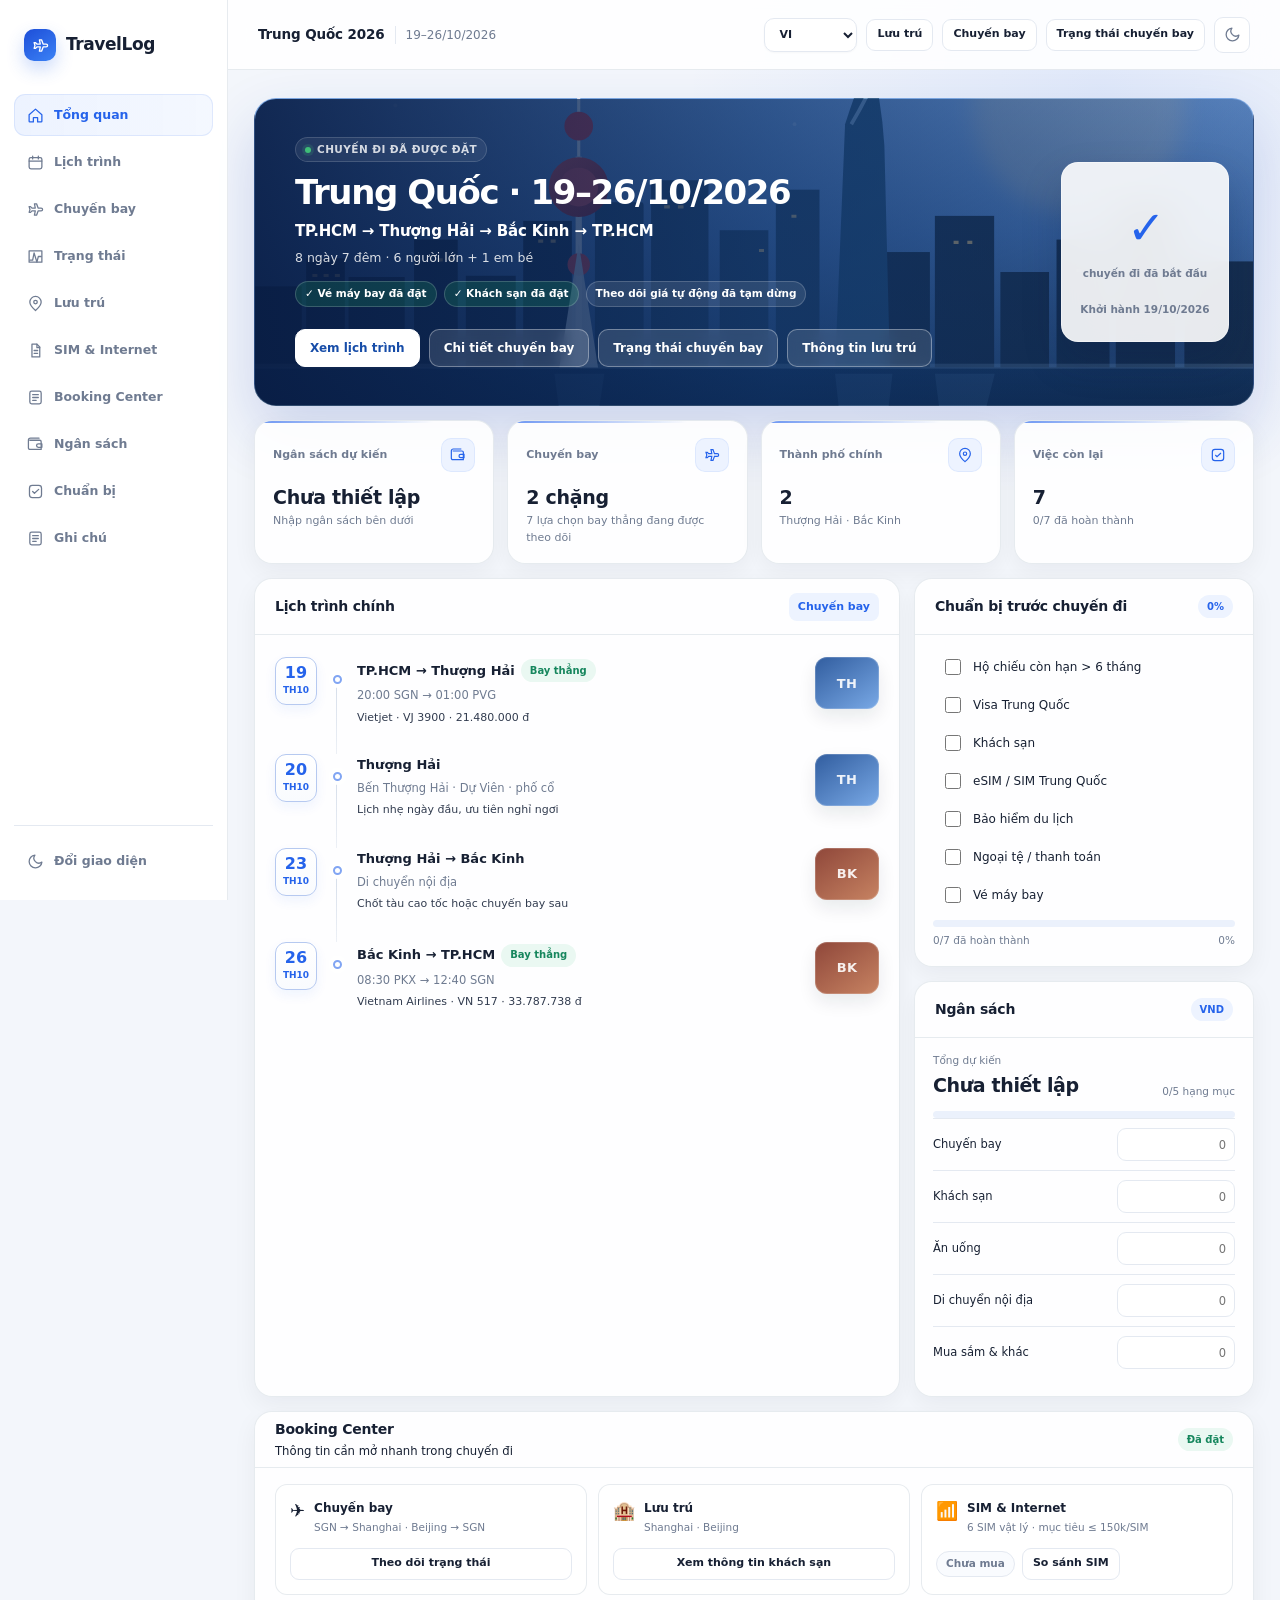
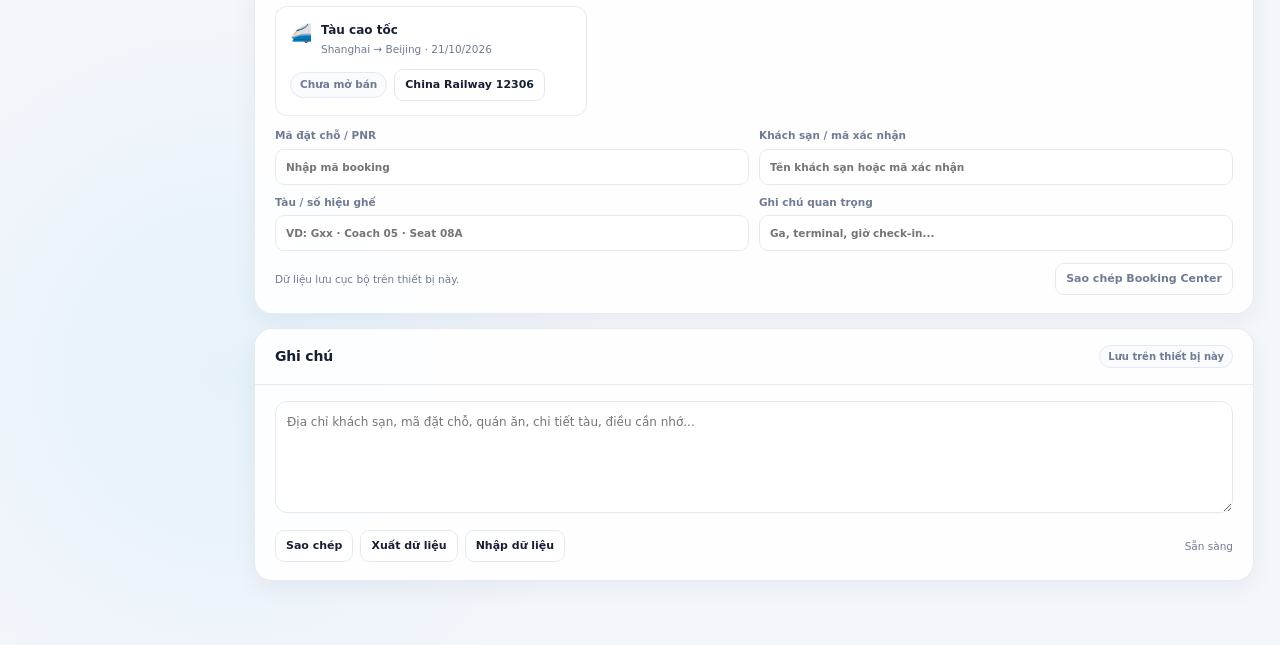
==== commit 304746d6: "feat: surface SIM comparison on dashboard" ====
--- a/index.html
+++ b/index.html
@@ -25,6 +25,7 @@
       <a href="./flights/"><span class="nav-icon"><svg><use href="#i-plane"/></svg></span>Chuyến bay</a>
       <a href="./flight-status.html"><span class="nav-icon"><svg><use href="#i-status"/></svg></span>Trạng thái</a>
       <a href="./hotels/"><span class="nav-icon"><svg><use href="#i-pin"/></svg></span>Lưu trú</a>
+      <a href="./sim/"><span class="nav-icon"><svg><use href="#i-sim"/></svg></span>SIM & Internet</a>
       <a href="#bookings"><span class="nav-icon"><svg><use href="#i-note"/></svg></span>Booking Center</a>
       <a href="#budget"><span class="nav-icon"><svg><use href="#i-wallet"/></svg></span>Ngân sách</a>
       <a href="#checklist"><span class="nav-icon"><svg><use href="#i-check"/></svg></span>Chuẩn bị</a>
@@ -124,6 +125,7 @@
           <div class="booking-center-grid">
             <section class="booking-panel"><div class="booking-panel-head"><span>✈️</span><div><b>Chuyến bay</b><small>SGN → Shanghai · Beijing → SGN</small></div></div><a class="btn sm" href="./flight-status.html">Theo dõi trạng thái</a></section>
             <section class="booking-panel"><div class="booking-panel-head"><span>🏨</span><div><b>Lưu trú</b><small>Shanghai · Beijing</small></div></div><a class="btn sm" href="./hotels/">Xem thông tin khách sạn</a></section>
+            <section class="booking-panel sim-panel"><div class="booking-panel-head"><span>📶</span><div><b>SIM & Internet</b><small>6 SIM vật lý · mục tiêu ≤ 150k/SIM</small></div></div><div class="booking-panel-actions"><span class="booking-chip muted">Chưa mua</span><a class="btn sm" href="./sim/">So sánh SIM</a></div></section>
             <section class="booking-panel"><div class="booking-panel-head"><span>🚄</span><div><b>Tàu cao tốc</b><small>Shanghai → Beijing · 21/10/2026</small></div></div><div class="booking-panel-actions"><span class="booking-chip muted">Chưa mở bán</span><a class="btn sm" href="https://www.12306.cn/en/index.html" target="_blank" rel="noopener">China Railway 12306</a></div></section>
           </div>
           <div class="booking-fields">
@@ -160,6 +162,7 @@
   <symbol id="i-check" viewBox="0 0 24 24"><rect x="3.5" y="3.5" width="17" height="17" rx="4"/><path d="m8 12 2.5 2.5L16.5 9"/></symbol>
   <symbol id="i-pin" viewBox="0 0 24 24"><path d="M20 10c0 5-8 12-8 12S4 15 4 10a8 8 0 1 1 16 0Z"/><circle cx="12" cy="10" r="2.5"/></symbol>
   <symbol id="i-status" viewBox="0 0 24 24"><path d="M4 17h4l2-10 4 13 2-8h4"/><path d="M3 4h18v16H3z"/></symbol>
+  <symbol id="i-sim" viewBox="0 0 24 24"><path d="M7 3h7l4 4v14H7z"/><path d="M14 3v5h4M10 12h5M10 16h5"/></symbol>
   <symbol id="i-moon" viewBox="0 0 24 24"><path d="M21 12.8A9 9 0 1 1 11.2 3 7 7 0 0 0 21 12.8Z"/></symbol>
   <symbol id="i-arrow-right" viewBox="0 0 24 24"><path d="M5 12h14M13 6l6 6-6 6"/></symbol>
 </svg>
@@ -172,13 +175,13 @@
   const DICT = {
     vi: {'上海':'TH','北京':'BK'},
     en: {
-      'Tổng quan':'Overview','Lịch trình':'Itinerary','Giá vé':'Flight prices','Ngân sách':'Budget','Chuẩn bị':'Preparation','Ghi chú':'Notes','Đổi giao diện':'Switch theme','Ngôn ngữ':'Language','Trung Quốc 2026':'China 2026','Xem giá vé':'View fares','Chuyến đi sắp tới':'Upcoming trip','Trung Quốc · 19–26/10/2026':'China · 19–26 Oct 2026','TP.HCM → Thượng Hải → Bắc Kinh → TP.HCM':'Ho Chi Minh City → Shanghai → Beijing → Ho Chi Minh City','8 ngày 7 đêm · 6 người lớn + 1 em bé':'8 days 7 nights · 6 adults + 1 infant','Xem lịch trình':'View itinerary','Theo dõi giá vé':'Track flight prices','Còn':'Departure in','ngày đến chuyến đi':'days','khởi hành hôm nay':'departing today','chuyến đi đã bắt đầu':'trip has started','Khởi hành 19/10/2026':'Departure 19 Oct 2026','Ngân sách dự kiến':'Planned budget','Chưa thiết lập':'Not set','Nhập ngân sách bên dưới':'Enter budget below','Chuyến bay':'Flights','2 chặng':'2 legs','Đang tải dữ liệu giá vé…':'Loading flight data…','Thành phố chính':'Main cities','Thượng Hải · Bắc Kinh':'Shanghai · Beijing','Việc còn lại':'Remaining tasks','Lịch trình chính':'Main itinerary','Đang kiểm tra':'Checking','Đang tải chuyến bay phù hợp…':'Loading a suitable flight…','TP.HCM → Thượng Hải':'Ho Chi Minh City → Shanghai','上海':'SHA','Thượng Hải':'Shanghai','Bến Thượng Hải · Dự Viên · phố cổ':'The Bund · Yu Garden · Old Town','Lịch nhẹ ngày đầu, ưu tiên nghỉ ngơi':'Keep the first day light and prioritize rest','Thượng Hải → Bắc Kinh':'Shanghai → Beijing','Di chuyển nội địa':'Domestic transfer','Chốt tàu cao tốc hoặc chuyến bay sau':'Finalize high-speed rail or a flight later','北京':'BJS','Bắc Kinh → TP.HCM':'Beijing → Ho Chi Minh City','Chuẩn bị trước chuyến đi':'Before the trip','Hộ chiếu còn hạn > 6 tháng':'Passport valid for more than 6 months','Visa Trung Quốc':'China visa','Khách sạn':'Hotel','eSIM / SIM Trung Quốc':'China eSIM / SIM','Bảo hiểm du lịch':'Travel insurance','Ngoại tệ / thanh toán':'Cash / payments','Vé máy bay':'Flight tickets','Tổng dự kiến':'Planned total','Ăn uống':'Food','Mua sắm & khác':'Shopping & other','Lưu trên thiết bị này':'Saved on this device','Địa chỉ khách sạn, mã đặt chỗ, quán ăn, chi tiết tàu, điều cần nhớ...':'Hotel address, booking codes, places to eat, train details, things to remember...','Sao chép':'Copy','Xuất dữ liệu':'Export data','Nhập dữ liệu':'Import data','Sẵn sàng':'Ready','TH10':'OCT','{done}/{total} đã hoàn thành':'{done}/{total} completed','Khoảng {amount} / người':'About {amount} / person','{filled}/{total} hạng mục':'{filled}/{total} categories','Đã lưu':'Saved','Đã sao chép':'Copied','Không thể sao chép':'Could not copy','File không hợp lệ':'Invalid file','Chưa có chuyến bay phù hợp':'No suitable flight found','Chưa có dữ liệu':'No data','Hãng bay':'Airline','Bay thẳng':'Direct','1 điểm dừng':'1 stop','{count} lựa chọn bay thẳng đang được theo dõi':'Tracking {count} direct-flight options','Có dữ liệu chuyến bay, chưa thấy lựa chọn bay thẳng':'Flight data loaded; no direct option found','Không tải được dữ liệu giá vé':'Could not load flight-price data','Trạng thái':'Status','Trạng thái chuyến bay':'Flight status'
+      'Tổng quan':'Overview','Lịch trình':'Itinerary','Giá vé':'Flight prices','Ngân sách':'Budget','Chuẩn bị':'Preparation','Ghi chú':'Notes','Đổi giao diện':'Switch theme','Ngôn ngữ':'Language','Trung Quốc 2026':'China 2026','Xem giá vé':'View fares','Chuyến đi sắp tới':'Upcoming trip','Trung Quốc · 19–26/10/2026':'China · 19–26 Oct 2026','TP.HCM → Thượng Hải → Bắc Kinh → TP.HCM':'Ho Chi Minh City → Shanghai → Beijing → Ho Chi Minh City','8 ngày 7 đêm · 6 người lớn + 1 em bé':'8 days 7 nights · 6 adults + 1 infant','Xem lịch trình':'View itinerary','Theo dõi giá vé':'Track flight prices','Còn':'Departure in','ngày đến chuyến đi':'days','khởi hành hôm nay':'departing today','chuyến đi đã bắt đầu':'trip has started','Khởi hành 19/10/2026':'Departure 19 Oct 2026','Ngân sách dự kiến':'Planned budget','Chưa thiết lập':'Not set','Nhập ngân sách bên dưới':'Enter budget below','Chuyến bay':'Flights','2 chặng':'2 legs','Đang tải dữ liệu giá vé…':'Loading flight data…','Thành phố chính':'Main cities','Thượng Hải · Bắc Kinh':'Shanghai · Beijing','Việc còn lại':'Remaining tasks','Lịch trình chính':'Main itinerary','Đang kiểm tra':'Checking','Đang tải chuyến bay phù hợp…':'Loading a suitable flight…','TP.HCM → Thượng Hải':'Ho Chi Minh City → Shanghai','上海':'SHA','Thượng Hải':'Shanghai','Bến Thượng Hải · Dự Viên · phố cổ':'The Bund · Yu Garden · Old Town','Lịch nhẹ ngày đầu, ưu tiên nghỉ ngơi':'Keep the first day light and prioritize rest','Thượng Hải → Bắc Kinh':'Shanghai → Beijing','Di chuyển nội địa':'Domestic transfer','Chốt tàu cao tốc hoặc chuyến bay sau':'Finalize high-speed rail or a flight later','北京':'BJS','Bắc Kinh → TP.HCM':'Beijing → Ho Chi Minh City','Chuẩn bị trước chuyến đi':'Before the trip','Hộ chiếu còn hạn > 6 tháng':'Passport valid for more than 6 months','Visa Trung Quốc':'China visa','Khách sạn':'Hotel','eSIM / SIM Trung Quốc':'China eSIM / SIM','SIM & Internet':'SIM & Internet','6 SIM vật lý · mục tiêu ≤ 150k/SIM':'6 physical SIMs · target ≤ 150k/SIM','So sánh SIM':'Compare SIMs','Chưa mua':'Not purchased','Bảo hiểm du lịch':'Travel insurance','Ngoại tệ / thanh toán':'Cash / payments','Vé máy bay':'Flight tickets','Tổng dự kiến':'Planned total','Ăn uống':'Food','Mua sắm & khác':'Shopping & other','Lưu trên thiết bị này':'Saved on this device','Địa chỉ khách sạn, mã đặt chỗ, quán ăn, chi tiết tàu, điều cần nhớ...':'Hotel address, booking codes, places to eat, train details, things to remember...','Sao chép':'Copy','Xuất dữ liệu':'Export data','Nhập dữ liệu':'Import data','Sẵn sàng':'Ready','TH10':'OCT','{done}/{total} đã hoàn thành':'{done}/{total} completed','Khoảng {amount} / người':'About {amount} / person','{filled}/{total} hạng mục':'{filled}/{total} categories','Đã lưu':'Saved','Đã sao chép':'Copied','Không thể sao chép':'Could not copy','File không hợp lệ':'Invalid file','Chưa có chuyến bay phù hợp':'No suitable flight found','Chưa có dữ liệu':'No data','Hãng bay':'Airline','Bay thẳng':'Direct','1 điểm dừng':'1 stop','{count} lựa chọn bay thẳng đang được theo dõi':'Tracking {count} direct-flight options','Có dữ liệu chuyến bay, chưa thấy lựa chọn bay thẳng':'Flight data loaded; no direct option found','Không tải được dữ liệu giá vé':'Could not load flight-price data','Trạng thái':'Status','Trạng thái chuyến bay':'Flight status'
     },
     zh: {
-      'Tổng quan':'概览','Lịch trình':'行程','Giá vé':'机票价格','Ngân sách':'预算','Chuẩn bị':'行前准备','Ghi chú':'备注','Đổi giao diện':'切换主题','Ngôn ngữ':'语言','Trung Quốc 2026':'中国 2026','Xem giá vé':'查看机票','Chuyến đi sắp tới':'即将出发','Trung Quốc · 19–26/10/2026':'中国 · 2026年10月19–26日','TP.HCM → Thượng Hải → Bắc Kinh → TP.HCM':'胡志明市 → 上海 → 北京 → 胡志明市','8 ngày 7 đêm · 6 người lớn + 1 em bé':'8天7晚 · 6名成人 + 1名婴儿','Xem lịch trình':'查看行程','Theo dõi giá vé':'跟踪机票价格','Còn':'距离出发还有','ngày đến chuyến đi':'天','khởi hành hôm nay':'今天出发','chuyến đi đã bắt đầu':'旅程已开始','Khởi hành 19/10/2026':'出发：2026年10月19日','Ngân sách dự kiến':'计划预算','Chưa thiết lập':'未设置','Nhập ngân sách bên dưới':'在下方输入预算','Chuyến bay':'航班','2 chặng':'2个航段','Đang tải dữ liệu giá vé…':'正在加载机票数据…','Thành phố chính':'主要城市','Thượng Hải · Bắc Kinh':'上海 · 北京','Việc còn lại':'剩余事项','Lịch trình chính':'主要行程','Đang kiểm tra':'正在检查','Đang tải chuyến bay phù hợp…':'正在加载合适的航班…','TP.HCM → Thượng Hải':'胡志明市 → 上海','上海':'上海','Thượng Hải':'上海','Bến Thượng Hải · Dự Viên · phố cổ':'外滩 · 豫园 · 老城','Lịch nhẹ ngày đầu, ưu tiên nghỉ ngơi':'首日安排轻松，优先休息','Thượng Hải → Bắc Kinh':'上海 → 北京','Di chuyển nội địa':'国内交通','Chốt tàu cao tốc hoặc chuyến bay sau':'稍后确认高铁或航班','北京':'北京','Bắc Kinh → TP.HCM':'北京 → 胡志明市','Chuẩn bị trước chuyến đi':'出发前准备','Hộ chiếu còn hạn > 6 tháng':'护照有效期超过6个月','Visa Trung Quốc':'中国签证','Khách sạn':'酒店','eSIM / SIM Trung Quốc':'中国 eSIM / SIM','Bảo hiểm du lịch':'旅行保险','Ngoại tệ / thanh toán':'现金 / 支付','Vé máy bay':'机票','Tổng dự kiến':'预计总额','Ăn uống':'餐饮','Mua sắm & khác':'购物及其他','Lưu trên thiết bị này':'保存在此设备','Địa chỉ khách sạn, mã đặt chỗ, quán ăn, chi tiết tàu, điều cần nhớ...':'酒店地址、预订编号、餐厅、火车信息、需要记住的事项...','Sao chép':'复制','Xuất dữ liệu':'导出数据','Nhập dữ liệu':'导入数据','Sẵn sàng':'就绪','TH10':'10月','{done}/{total} đã hoàn thành':'已完成 {done}/{total}','Khoảng {amount} / người':'约 {amount} / 人','{filled}/{total} hạng mục':'{filled}/{total} 个类别','Đã lưu':'已保存','Đã sao chép':'已复制','Không thể sao chép':'无法复制','File không hợp lệ':'文件无效','Chưa có chuyến bay phù hợp':'没有合适的航班','Chưa có dữ liệu':'暂无数据','Hãng bay':'航空公司','Bay thẳng':'直飞','1 điểm dừng':'1次中转','{count} lựa chọn bay thẳng đang được theo dõi':'正在跟踪 {count} 个直飞选项','Có dữ liệu chuyến bay, chưa thấy lựa chọn bay thẳng':'已加载航班数据，暂未发现直飞选项','Không tải được dữ liệu giá vé':'无法加载机票价格数据','Trạng thái':'状态','Trạng thái chuyến bay':'航班状态'
+      'Tổng quan':'概览','Lịch trình':'行程','Giá vé':'机票价格','Ngân sách':'预算','Chuẩn bị':'行前准备','Ghi chú':'备注','Đổi giao diện':'切换主题','Ngôn ngữ':'语言','Trung Quốc 2026':'中国 2026','Xem giá vé':'查看机票','Chuyến đi sắp tới':'即将出发','Trung Quốc · 19–26/10/2026':'中国 · 2026年10月19–26日','TP.HCM → Thượng Hải → Bắc Kinh → TP.HCM':'胡志明市 → 上海 → 北京 → 胡志明市','8 ngày 7 đêm · 6 người lớn + 1 em bé':'8天7晚 · 6名成人 + 1名婴儿','Xem lịch trình':'查看行程','Theo dõi giá vé':'跟踪机票价格','Còn':'距离出发还有','ngày đến chuyến đi':'天','khởi hành hôm nay':'今天出发','chuyến đi đã bắt đầu':'旅程已开始','Khởi hành 19/10/2026':'出发：2026年10月19日','Ngân sách dự kiến':'计划预算','Chưa thiết lập':'未设置','Nhập ngân sách bên dưới':'在下方输入预算','Chuyến bay':'航班','2 chặng':'2个航段','Đang tải dữ liệu giá vé…':'正在加载机票数据…','Thành phố chính':'主要城市','Thượng Hải · Bắc Kinh':'上海 · 北京','Việc còn lại':'剩余事项','Lịch trình chính':'主要行程','Đang kiểm tra':'正在检查','Đang tải chuyến bay phù hợp…':'正在加载合适的航班…','TP.HCM → Thượng Hải':'胡志明市 → 上海','上海':'上海','Thượng Hải':'上海','Bến Thượng Hải · Dự Viên · phố cổ':'外滩 · 豫园 · 老城','Lịch nhẹ ngày đầu, ưu tiên nghỉ ngơi':'首日安排轻松，优先休息','Thượng Hải → Bắc Kinh':'上海 → 北京','Di chuyển nội địa':'国内交通','Chốt tàu cao tốc hoặc chuyến bay sau':'稍后确认高铁或航班','北京':'北京','Bắc Kinh → TP.HCM':'北京 → 胡志明市','Chuẩn bị trước chuyến đi':'出发前准备','Hộ chiếu còn hạn > 6 tháng':'护照有效期超过6个月','Visa Trung Quốc':'中国签证','Khách sạn':'酒店','eSIM / SIM Trung Quốc':'中国 eSIM / SIM','SIM & Internet':'SIM 与网络','6 SIM vật lý · mục tiêu ≤ 150k/SIM':'6 张实体 SIM · 目标 ≤ 150k/SIM','So sánh SIM':'比较 SIM','Chưa mua':'尚未购买','Bảo hiểm du lịch':'旅行保险','Ngoại tệ / thanh toán':'现金 / 支付','Vé máy bay':'机票','Tổng dự kiến':'预计总额','Ăn uống':'餐饮','Mua sắm & khác':'购物及其他','Lưu trên thiết bị này':'保存在此设备','Địa chỉ khách sạn, mã đặt chỗ, quán ăn, chi tiết tàu, điều cần nhớ...':'酒店地址、预订编号、餐厅、火车信息、需要记住的事项...','Sao chép':'复制','Xuất dữ liệu':'导出数据','Nhập dữ liệu':'导入数据','Sẵn sàng':'就绪','TH10':'10月','{done}/{total} đã hoàn thành':'已完成 {done}/{total}','Khoảng {amount} / người':'约 {amount} / 人','{filled}/{total} hạng mục':'{filled}/{total} 个类别','Đã lưu':'已保存','Đã sao chép':'已复制','Không thể sao chép':'无法复制','File không hợp lệ':'文件无效','Chưa có chuyến bay phù hợp':'没有合适的航班','Chưa có dữ liệu':'暂无数据','Hãng bay':'航空公司','Bay thẳng':'直飞','1 điểm dừng':'1次中转','{count} lựa chọn bay thẳng đang được theo dõi':'正在跟踪 {count} 个直飞选项','Có dữ liệu chuyến bay, chưa thấy lựa chọn bay thẳng':'已加载航班数据，暂未发现直飞选项','Không tải được dữ liệu giá vé':'无法加载机票价格数据','Trạng thái':'状态','Trạng thái chuyến bay':'航班状态'
     },
     ja: {
-      'Tổng quan':'概要','Lịch trình':'旅程','Giá vé':'航空券価格','Ngân sách':'予算','Chuẩn bị':'準備','Ghi chú':'メモ','Đổi giao diện':'テーマ切替','Ngôn ngữ':'言語','Trung Quốc 2026':'中国 2026','Xem giá vé':'航空券を見る','Chuyến đi sắp tới':'次の旅行','Trung Quốc · 19–26/10/2026':'中国 · 2026年10月19日〜26日','TP.HCM → Thượng Hải → Bắc Kinh → TP.HCM':'ホーチミン市 → 上海 → 北京 → ホーチミン市','8 ngày 7 đêm · 6 người lớn + 1 em bé':'8日7泊 · 大人6名 + 乳児1名','Xem lịch trình':'旅程を見る','Theo dõi giá vé':'航空券価格を追跡','Còn':'出発まであと','ngày đến chuyến đi':'日','khởi hành hôm nay':'本日出発','chuyến đi đã bắt đầu':'旅行は開始済み','Khởi hành 19/10/2026':'出発：2026年10月19日','Ngân sách dự kiến':'予定予算','Chưa thiết lập':'未設定','Nhập ngân sách bên dưới':'下に予算を入力','Chuyến bay':'フライト','2 chặng':'2区間','Đang tải dữ liệu giá vé…':'航空券データを読み込み中…','Thành phố chính':'主要都市','Thượng Hải · Bắc Kinh':'上海 · 北京','Việc còn lại':'残りのタスク','Lịch trình chính':'主な旅程','Đang kiểm tra':'確認中','Đang tải chuyến bay phù hợp…':'適切なフライトを読み込み中…','TP.HCM → Thượng Hải':'ホーチミン市 → 上海','上海':'上海','Thượng Hải':'上海','Bến Thượng Hải · Dự Viên · phố cổ':'外灘 · 豫園 · 旧市街','Lịch nhẹ ngày đầu, ưu tiên nghỉ ngơi':'初日はゆったり、休息を優先','Thượng Hải → Bắc Kinh':'上海 → 北京','Di chuyển nội địa':'国内移動','Chốt tàu cao tốc hoặc chuyến bay sau':'高速鉄道またはフライトを後で確定','北京':'北京','Bắc Kinh → TP.HCM':'北京 → ホーチミン市','Chuẩn bị trước chuyến đi':'旅行前の準備','Hộ chiếu còn hạn > 6 tháng':'パスポート残存期間6か月超','Visa Trung Quốc':'中国ビザ','Khách sạn':'ホテル','eSIM / SIM Trung Quốc':'中国 eSIM / SIM','Bảo hiểm du lịch':'海外旅行保険','Ngoại tệ / thanh toán':'現金 / 支払い','Vé máy bay':'航空券','Tổng dự kiến':'予定合計','Ăn uống':'食事','Mua sắm & khác':'買い物・その他','Lưu trên thiết bị này':'この端末に保存','Địa chỉ khách sạn, mã đặt chỗ, quán ăn, chi tiết tàu, điều cần nhớ...':'ホテル住所、予約番号、食事場所、鉄道情報、覚えておくこと...','Sao chép':'コピー','Xuất dữ liệu':'データを書き出す','Nhập dữ liệu':'データを読み込む','Sẵn sàng':'準備完了','TH10':'10月','{done}/{total} đã hoàn thành':'{done}/{total} 完了','Khoảng {amount} / người':'約 {amount} / 人','{filled}/{total} hạng mục':'{filled}/{total} カテゴリ','Đã lưu':'保存済み','Đã sao chép':'コピーしました','Không thể sao chép':'コピーできません','File không hợp lệ':'無効なファイル','Chưa có chuyến bay phù hợp':'適切なフライトがありません','Chưa có dữ liệu':'データなし','Hãng bay':'航空会社','Bay thẳng':'直行便','1 điểm dừng':'乗継1回','{count} lựa chọn bay thẳng đang được theo dõi':'直行便 {count} 件を追跡中','Có dữ liệu chuyến bay, chưa thấy lựa chọn bay thẳng':'フライトデータはありますが直行便は見つかりません','Không tải được dữ liệu giá vé':'航空券価格データを読み込めません','Trạng thái':'運航状況','Trạng thái chuyến bay':'フライト状況'
+      'Tổng quan':'概要','Lịch trình':'旅程','Giá vé':'航空券価格','Ngân sách':'予算','Chuẩn bị':'準備','Ghi chú':'メモ','Đổi giao diện':'テーマ切替','Ngôn ngữ':'言語','Trung Quốc 2026':'中国 2026','Xem giá vé':'航空券を見る','Chuyến đi sắp tới':'次の旅行','Trung Quốc · 19–26/10/2026':'中国 · 2026年10月19日〜26日','TP.HCM → Thượng Hải → Bắc Kinh → TP.HCM':'ホーチミン市 → 上海 → 北京 → ホーチミン市','8 ngày 7 đêm · 6 người lớn + 1 em bé':'8日7泊 · 大人6名 + 乳児1名','Xem lịch trình':'旅程を見る','Theo dõi giá vé':'航空券価格を追跡','Còn':'出発まであと','ngày đến chuyến đi':'日','khởi hành hôm nay':'本日出発','chuyến đi đã bắt đầu':'旅行は開始済み','Khởi hành 19/10/2026':'出発：2026年10月19日','Ngân sách dự kiến':'予定予算','Chưa thiết lập':'未設定','Nhập ngân sách bên dưới':'下に予算を入力','Chuyến bay':'フライト','2 chặng':'2区間','Đang tải dữ liệu giá vé…':'航空券データを読み込み中…','Thành phố chính':'主要都市','Thượng Hải · Bắc Kinh':'上海 · 北京','Việc còn lại':'残りのタスク','Lịch trình chính':'主な旅程','Đang kiểm tra':'確認中','Đang tải chuyến bay phù hợp…':'適切なフライトを読み込み中…','TP.HCM → Thượng Hải':'ホーチミン市 → 上海','上海':'上海','Thượng Hải':'上海','Bến Thượng Hải · Dự Viên · phố cổ':'外灘 · 豫園 · 旧市街','Lịch nhẹ ngày đầu, ưu tiên nghỉ ngơi':'初日はゆったり、休息を優先','Thượng Hải → Bắc Kinh':'上海 → 北京','Di chuyển nội địa':'国内移動','Chốt tàu cao tốc hoặc chuyến bay sau':'高速鉄道またはフライトを後で確定','北京':'北京','Bắc Kinh → TP.HCM':'北京 → ホーチミン市','Chuẩn bị trước chuyến đi':'旅行前の準備','Hộ chiếu còn hạn > 6 tháng':'パスポート残存期間6か月超','Visa Trung Quốc':'中国ビザ','Khách sạn':'ホテル','eSIM / SIM Trung Quốc':'中国 eSIM / SIM','SIM & Internet':'SIM・通信','6 SIM vật lý · mục tiêu ≤ 150k/SIM':'物理SIM 6枚 · 目標 ≤ 150k/SIM','So sánh SIM':'SIMを比較','Chưa mua':'未購入','Bảo hiểm du lịch':'海外旅行保険','Ngoại tệ / thanh toán':'現金 / 支払い','Vé máy bay':'航空券','Tổng dự kiến':'予定合計','Ăn uống':'食事','Mua sắm & khác':'買い物・その他','Lưu trên thiết bị này':'この端末に保存','Địa chỉ khách sạn, mã đặt chỗ, quán ăn, chi tiết tàu, điều cần nhớ...':'ホテル住所、予約番号、食事場所、鉄道情報、覚えておくこと...','Sao chép':'コピー','Xuất dữ liệu':'データを書き出す','Nhập dữ liệu':'データを読み込む','Sẵn sàng':'準備完了','TH10':'10月','{done}/{total} đã hoàn thành':'{done}/{total} 完了','Khoảng {amount} / người':'約 {amount} / 人','{filled}/{total} hạng mục':'{filled}/{total} カテゴリ','Đã lưu':'保存済み','Đã sao chép':'コピーしました','Không thể sao chép':'コピーできません','File không hợp lệ':'無効なファイル','Chưa có chuyến bay phù hợp':'適切なフライトがありません','Chưa có dữ liệu':'データなし','Hãng bay':'航空会社','Bay thẳng':'直行便','1 điểm dừng':'乗継1回','{count} lựa chọn bay thẳng đang được theo dõi':'直行便 {count} 件を追跡中','Có dữ liệu chuyến bay, chưa thấy lựa chọn bay thẳng':'フライトデータはありますが直行便は見つかりません','Không tải được dữ liệu giá vé':'航空券価格データを読み込めません','Trạng thái':'運航状況','Trạng thái chuyến bay':'フライト状況'
     }
   };
   const TITLES = {vi:'TravelLog · Trung Quốc 2026',en:'TravelLog · China 2026',zh:'TravelLog · 中国 2026',ja:'TravelLog · 中国 2026'};
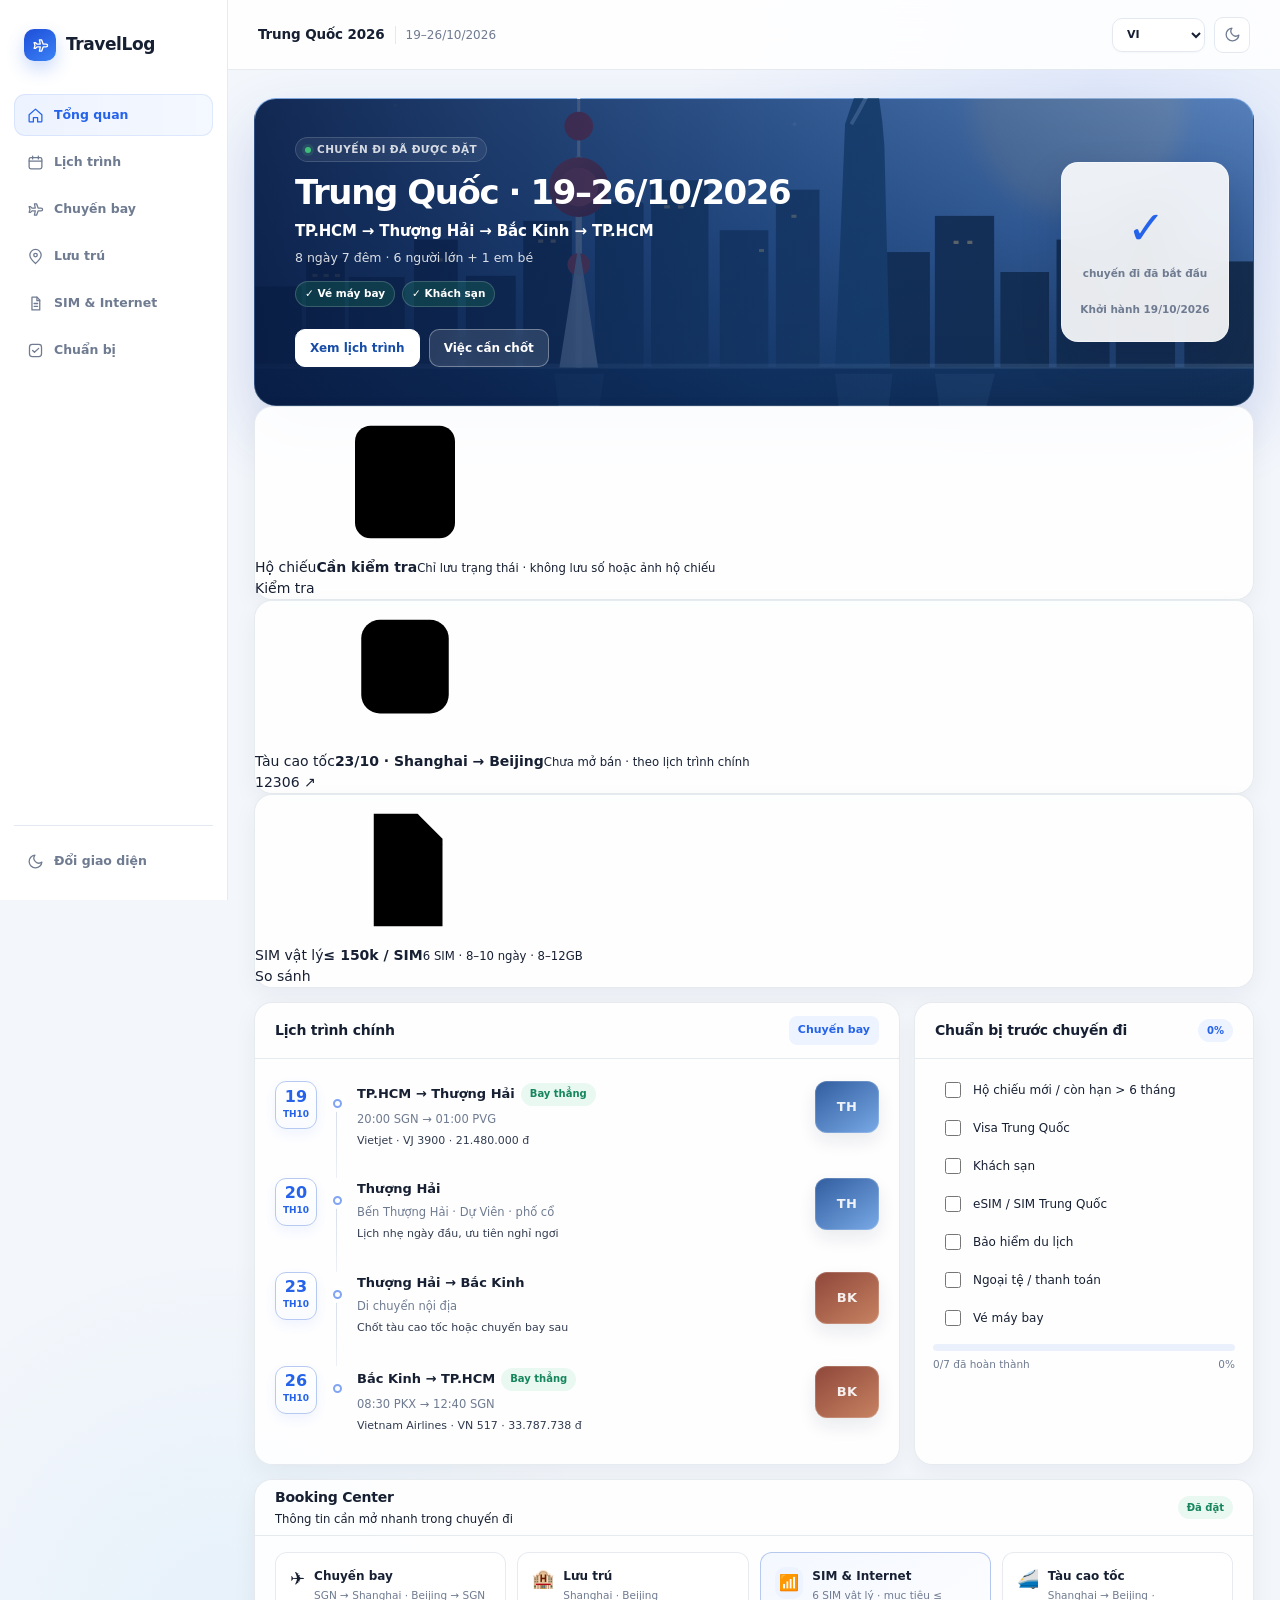
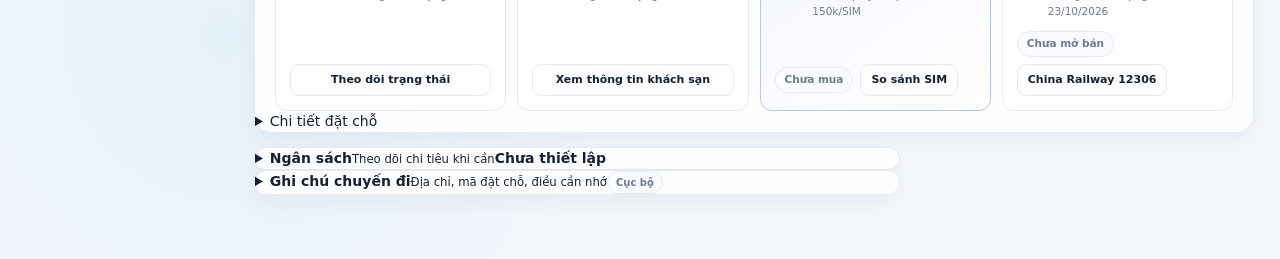
==== commit d92aafd1: "refactor: simplify trip dashboard hierarchy" ====
--- a/index.html
+++ b/index.html
@@ -23,13 +23,9 @@
       <a class="active" href="#top"><span class="nav-icon"><svg><use href="#i-home"/></svg></span>Tổng quan</a>
       <a href="#itinerary"><span class="nav-icon"><svg><use href="#i-calendar"/></svg></span>Lịch trình</a>
       <a href="./flights/"><span class="nav-icon"><svg><use href="#i-plane"/></svg></span>Chuyến bay</a>
-      <a href="./flight-status.html"><span class="nav-icon"><svg><use href="#i-status"/></svg></span>Trạng thái</a>
       <a href="./hotels/"><span class="nav-icon"><svg><use href="#i-pin"/></svg></span>Lưu trú</a>
       <a href="./sim/"><span class="nav-icon"><svg><use href="#i-sim"/></svg></span>SIM & Internet</a>
-      <a href="#bookings"><span class="nav-icon"><svg><use href="#i-note"/></svg></span>Booking Center</a>
-      <a href="#budget"><span class="nav-icon"><svg><use href="#i-wallet"/></svg></span>Ngân sách</a>
       <a href="#checklist"><span class="nav-icon"><svg><use href="#i-check"/></svg></span>Chuẩn bị</a>
-      <a href="#notes"><span class="nav-icon"><svg><use href="#i-note"/></svg></span>Ghi chú</a>
     </nav>
     <div class="sidebar-foot">
       <button class="sidebar-action" data-theme-toggle><span class="nav-icon"><svg><use href="#i-moon"/></svg></span>Đổi giao diện</button>
@@ -43,9 +39,6 @@
         <select class="language-select" data-language-select aria-label="Ngôn ngữ">
           <option value="vi">VI</option><option value="en">EN</option><option value="zh">中文</option><option value="ja">日本語</option>
         </select>
-        <a class="btn sm" href="./hotels/">Lưu trú</a>
-        <a class="btn sm" href="./flights/">Chuyến bay</a>
-        <a class="btn sm" href="./flight-status.html">Trạng thái chuyến bay</a>
         <button class="icon-btn" data-theme-toggle aria-label="Đổi giao diện"><svg class="ui-icon"><use href="#i-moon"/></svg></button>
       </div>
     </header>
@@ -66,17 +59,28 @@
           <div class="hero-kicker"><span class="booking-dot"></span> Chuyến đi đã được đặt</div>
           <h1>Trung Quốc · 19–26/10/2026</h1>
           <div class="hero-route">TP.HCM → Thượng Hải → Bắc Kinh → TP.HCM</div>
-          <div class="hero-meta">8 ngày 7 đêm · 6 người lớn + 1 em bé</div><div class="booking-summary"><span class="booking-chip success">✓ Vé máy bay đã đặt</span><span class="booking-chip success">✓ Khách sạn đã đặt</span><span class="booking-chip muted">Theo dõi giá tự động đã tạm dừng</span></div>
-          <div class="hero-actions"><a class="btn" href="#itinerary">Xem lịch trình</a><a class="btn secondary" href="./flights/">Chi tiết chuyến bay</a><a class="btn secondary" href="./flight-status.html">Trạng thái chuyến bay</a><a class="btn secondary" href="./hotels/">Thông tin lưu trú</a></div>
+          <div class="hero-meta">8 ngày 7 đêm · 6 người lớn + 1 em bé</div><div class="booking-summary"><span class="booking-chip success">✓ Vé máy bay</span><span class="booking-chip success">✓ Khách sạn</span></div>
+          <div class="hero-actions"><a class="btn" href="#itinerary">Xem lịch trình</a><a class="btn secondary" href="#priorities">Việc cần chốt</a></div>
         </div>
         <aside class="countdown"><span id="daysPrefix">Còn</span><strong id="daysLeft">—</strong><span id="daysUnit">ngày đến chuyến đi</span><b>Khởi hành 19/10/2026</b></aside>
       </section>
 
-      <section class="stat-grid">
-        <article class="card stat-card"><div class="stat-top"><span class="label">Ngân sách dự kiến</span><span class="stat-icon"><svg><use href="#i-wallet"/></svg></span></div><strong id="summaryBudget">Chưa thiết lập</strong><small id="budgetPerPerson">Nhập ngân sách bên dưới</small></article>
-        <article class="card stat-card"><div class="stat-top"><span class="label">Chuyến bay</span><span class="stat-icon"><svg><use href="#i-plane"/></svg></span></div><strong>2 chặng</strong><small id="flightStatNote">Đã đặt · theo dõi trạng thái chuyến bay</small></article>
-        <article class="card stat-card"><div class="stat-top"><span class="label">Thành phố chính</span><span class="stat-icon"><svg><use href="#i-pin"/></svg></span></div><strong>2</strong><small>Thượng Hải · Bắc Kinh</small></article>
-        <article class="card stat-card"><div class="stat-top"><span class="label">Việc còn lại</span><span class="stat-icon"><svg><use href="#i-check"/></svg></span></div><strong id="taskCount">7</strong><small id="taskStatus">0/7 đã hoàn thành</small></article>
+      <section class="priority-grid" id="priorities">
+        <article class="card priority-card">
+          <div class="priority-icon"><svg><use href="#i-passport"/></svg></div>
+          <div><span>Hộ chiếu</span><strong id="passportStatus">Cần kiểm tra</strong><small>Chỉ lưu trạng thái · không lưu số hoặc ảnh hộ chiếu</small></div>
+          <a href="#checklist">Kiểm tra</a>
+        </article>
+        <article class="card priority-card">
+          <div class="priority-icon"><svg><use href="#i-train"/></svg></div>
+          <div><span>Tàu cao tốc</span><strong>23/10 · Shanghai → Beijing</strong><small>Chưa mở bán · theo lịch trình chính</small></div>
+          <a href="https://www.12306.cn/en/index.html" target="_blank" rel="noopener">12306 ↗</a>
+        </article>
+        <article class="card priority-card">
+          <div class="priority-icon"><svg><use href="#i-sim"/></svg></div>
+          <div><span>SIM vật lý</span><strong>≤ 150k / SIM</strong><small>6 SIM · 8–10 ngày · 8–12GB</small></div>
+          <a href="./sim/">So sánh</a>
+        </article>
       </section>
 
       <section class="dashboard-grid">
@@ -94,7 +98,7 @@
           <article class="card" id="checklist">
             <div class="card-head"><h3>Chuẩn bị trước chuyến đi</h3><span class="pill primary" id="checkHeaderStatus">0%</span></div>
             <div class="checklist">
-              <label class="check-item"><input id="c1" type="checkbox">Hộ chiếu còn hạn &gt; 6 tháng</label>
+              <label class="check-item"><input id="c1" type="checkbox">Hộ chiếu mới / còn hạn &gt; 6 tháng</label>
               <label class="check-item"><input id="c2" type="checkbox">Visa Trung Quốc</label>
               <label class="check-item"><input id="c3" type="checkbox">Khách sạn</label>
               <label class="check-item"><input id="c4" type="checkbox">eSIM / SIM Trung Quốc</label>
@@ -106,8 +110,31 @@
             </div>
           </article>
 
-          <article class="card" id="budget">
-            <div class="card-head"><h3>Ngân sách</h3><span class="pill primary">VND</span></div>
+        </div>
+
+        <article class="card booking-center" id="bookings">
+          <div class="card-head"><div><h2>Booking Center</h2><small>Thông tin cần mở nhanh trong chuyến đi</small></div><span class="pill success">Đã đặt</span></div>
+          <div class="booking-center-grid">
+            <section class="booking-panel"><div class="booking-panel-head"><span>✈️</span><div><b>Chuyến bay</b><small>SGN → Shanghai · Beijing → SGN</small></div></div><a class="btn sm" href="./flight-status.html">Theo dõi trạng thái</a></section>
+            <section class="booking-panel"><div class="booking-panel-head"><span>🏨</span><div><b>Lưu trú</b><small>Shanghai · Beijing</small></div></div><a class="btn sm" href="./hotels/">Xem thông tin khách sạn</a></section>
+            <section class="booking-panel sim-panel"><div class="booking-panel-head"><span>📶</span><div><b>SIM & Internet</b><small>6 SIM vật lý · mục tiêu ≤ 150k/SIM</small></div></div><div class="booking-panel-actions"><span class="booking-chip muted">Chưa mua</span><a class="btn sm" href="./sim/">So sánh SIM</a></div></section>
+            <section class="booking-panel"><div class="booking-panel-head"><span>🚄</span><div><b>Tàu cao tốc</b><small>Shanghai → Beijing · 23/10/2026</small></div></div><div class="booking-panel-actions"><span class="booking-chip muted">Chưa mở bán</span><a class="btn sm" href="https://www.12306.cn/en/index.html" target="_blank" rel="noopener">China Railway 12306</a></div></section>
+          </div>
+          <details class="booking-details">
+            <summary>Chi tiết đặt chỗ</summary>
+            <div class="booking-fields">
+              <label>Mã đặt chỗ / PNR<input data-booking="pnr" placeholder="Nhập mã booking"></label>
+              <label>Khách sạn / mã xác nhận<input data-booking="hotel" placeholder="Tên khách sạn hoặc mã xác nhận"></label>
+              <label>Tàu / số hiệu ghế<input data-booking="train" placeholder="VD: Gxx · Coach 05 · Seat 08A"></label>
+              <label>Ghi chú quan trọng<input data-booking="important" placeholder="Ga, terminal, giờ check-in..."></label>
+            </div>
+            <div class="booking-save"><span>Dữ liệu chỉ lưu cục bộ trên thiết bị này.</span><button class="btn sm" id="copyBookings">Sao chép</button></div>
+          </details>
+        </article>
+
+        <section class="utility-grid">
+          <details class="card utility-details" id="budget">
+            <summary><span><b>Ngân sách</b><small id="budgetSummaryHint">Theo dõi chi tiêu khi cần</small></span><strong id="summaryBudget">Chưa thiết lập</strong></summary>
             <div class="budget">
               <div class="budget-total"><div><span>Tổng dự kiến</span><strong id="budgetTotal">Chưa thiết lập</strong></div><span id="budgetHint">0/5 hạng mục</span></div>
               <div class="progress"><span id="budgetProgress"></span></div>
@@ -116,31 +143,14 @@
               <div class="budget-row"><span>Ăn uống</span><input data-budget="food" inputmode="numeric" placeholder="0"></div>
               <div class="budget-row"><span>Di chuyển nội địa</span><input data-budget="transport" inputmode="numeric" placeholder="0"></div>
               <div class="budget-row"><span>Mua sắm & khác</span><input data-budget="other" inputmode="numeric" placeholder="0"></div>
+              <span id="budgetPerPerson" class="utility-meta">Nhập ngân sách bên dưới</span>
             </div>
-          </article>
-        </div>
-
-        <article class="card booking-center" id="bookings">
-          <div class="card-head"><div><h2>Booking Center</h2><small>Thông tin cần mở nhanh trong chuyến đi</small></div><span class="pill success">Đã đặt</span></div>
-          <div class="booking-center-grid">
-            <section class="booking-panel"><div class="booking-panel-head"><span>✈️</span><div><b>Chuyến bay</b><small>SGN → Shanghai · Beijing → SGN</small></div></div><a class="btn sm" href="./flight-status.html">Theo dõi trạng thái</a></section>
-            <section class="booking-panel"><div class="booking-panel-head"><span>🏨</span><div><b>Lưu trú</b><small>Shanghai · Beijing</small></div></div><a class="btn sm" href="./hotels/">Xem thông tin khách sạn</a></section>
-            <section class="booking-panel sim-panel"><div class="booking-panel-head"><span>📶</span><div><b>SIM & Internet</b><small>6 SIM vật lý · mục tiêu ≤ 150k/SIM</small></div></div><div class="booking-panel-actions"><span class="booking-chip muted">Chưa mua</span><a class="btn sm" href="./sim/">So sánh SIM</a></div></section>
-            <section class="booking-panel"><div class="booking-panel-head"><span>🚄</span><div><b>Tàu cao tốc</b><small>Shanghai → Beijing · 21/10/2026</small></div></div><div class="booking-panel-actions"><span class="booking-chip muted">Chưa mở bán</span><a class="btn sm" href="https://www.12306.cn/en/index.html" target="_blank" rel="noopener">China Railway 12306</a></div></section>
-          </div>
-          <div class="booking-fields">
-            <label>Mã đặt chỗ / PNR<input data-booking="pnr" placeholder="Nhập mã booking"></label>
-            <label>Khách sạn / mã xác nhận<input data-booking="hotel" placeholder="Tên khách sạn hoặc mã xác nhận"></label>
-            <label>Tàu / số hiệu ghế<input data-booking="train" placeholder="VD: Gxx · Coach 05 · Seat 08A"></label>
-            <label>Ghi chú quan trọng<input data-booking="important" placeholder="Ga, terminal, giờ check-in..."></label>
-          </div>
-          <div class="booking-save"><span>Dữ liệu lưu cục bộ trên thiết bị này.</span><button class="btn sm" id="copyBookings">Sao chép Booking Center</button></div>
-        </article>
-
-        <article class="card notes-card" id="notes">
-          <div class="card-head"><h3>Ghi chú</h3><span class="pill">Lưu trên thiết bị này</span></div>
-          <div class="notes-wrap"><textarea id="tripNotes" placeholder="Địa chỉ khách sạn, mã đặt chỗ, quán ăn, chi tiết tàu, điều cần nhớ..."></textarea><div class="notes-actions"><button class="btn sm" id="copyNotes">Sao chép</button><button class="btn sm" id="exportData">Xuất dữ liệu</button><label class="btn sm" for="importData">Nhập dữ liệu<input id="importData" type="file" accept="application/json" hidden></label><span class="save-state" id="saveState">Sẵn sàng</span></div></div>
-        </article>
+          </details>
+          <details class="card utility-details" id="notes">
+            <summary><span><b>Ghi chú chuyến đi</b><small>Địa chỉ, mã đặt chỗ, điều cần nhớ</small></span><span class="pill">Cục bộ</span></summary>
+            <div class="notes-wrap"><textarea id="tripNotes" placeholder="Địa chỉ khách sạn, mã đặt chỗ, quán ăn, chi tiết tàu, điều cần nhớ..."></textarea><div class="notes-actions"><button class="btn sm" id="copyNotes">Sao chép</button><button class="btn sm" id="exportData">Xuất dữ liệu</button><label class="btn sm" for="importData">Nhập dữ liệu<input id="importData" type="file" accept="application/json" hidden></label><span class="save-state" id="saveState">Sẵn sàng</span></div></div>
+          </details>
+        </section>
       </section>
     </main>
   </div>
@@ -148,9 +158,9 @@
 
 <nav class="mobile-bottom">
   <a class="active" href="#top"><span class="nav-icon"><svg><use href="#i-home"/></svg></span>Tổng quan</a>
-  <a href="./flight-status.html"><span class="nav-icon"><svg><use href="#i-status"/></svg></span>Trạng thái</a>
   <a href="./flights/"><span class="nav-icon"><svg><use href="#i-plane"/></svg></span>Chuyến bay</a>
   <a href="./hotels/"><span class="nav-icon"><svg><use href="#i-pin"/></svg></span>Lưu trú</a>
+  <a href="./sim/"><span class="nav-icon"><svg><use href="#i-sim"/></svg></span>SIM</a>
 </nav>
 
 <svg width="0" height="0" style="position:absolute;overflow:hidden" aria-hidden="true">
@@ -163,6 +173,8 @@
   <symbol id="i-pin" viewBox="0 0 24 24"><path d="M20 10c0 5-8 12-8 12S4 15 4 10a8 8 0 1 1 16 0Z"/><circle cx="12" cy="10" r="2.5"/></symbol>
   <symbol id="i-status" viewBox="0 0 24 24"><path d="M4 17h4l2-10 4 13 2-8h4"/><path d="M3 4h18v16H3z"/></symbol>
   <symbol id="i-sim" viewBox="0 0 24 24"><path d="M7 3h7l4 4v14H7z"/><path d="M14 3v5h4M10 12h5M10 16h5"/></symbol>
+  <symbol id="i-passport" viewBox="0 0 24 24"><rect x="4" y="3" width="16" height="18" rx="2.5"/><circle cx="12" cy="10" r="3"/><path d="M8 16h8"/></symbol>
+  <symbol id="i-train" viewBox="0 0 24 24"><rect x="5" y="3" width="14" height="15" rx="3"/><path d="M8 8h8M8 13h.01M16 13h.01M8 18l-2 3M16 18l2 3"/></symbol>
   <symbol id="i-moon" viewBox="0 0 24 24"><path d="M21 12.8A9 9 0 1 1 11.2 3 7 7 0 0 0 21 12.8Z"/></symbol>
   <symbol id="i-arrow-right" viewBox="0 0 24 24"><path d="M5 12h14M13 6l6 6-6 6"/></symbol>
 </svg>
@@ -258,7 +270,7 @@
 
   const checks=$$('.check-item input');
   checks.forEach(c=>{c.checked=!!state[c.id];c.onchange=()=>{state[c.id]=c.checked;save();renderChecks()}});
-  function renderChecks(){const done=checks.filter(c=>c.checked).length,p=Math.round(done/checks.length*100);$('#taskCount').textContent=checks.length-done;const status=t('{done}/{total} đã hoàn thành',{done,total:checks.length});$('#taskStatus').textContent=status;$('#checkText').textContent=status;$('#checkPercent').textContent=p+'%';$('#checkHeaderStatus').textContent=p+'%';$('#checkProgress').style.width=p+'%'}
+  function renderChecks(){const done=checks.filter(c=>c.checked).length,p=Math.round(done/checks.length*100),status=t('{done}/{total} đã hoàn thành',{done,total:checks.length});if($('#taskCount'))$('#taskCount').textContent=checks.length-done;if($('#taskStatus'))$('#taskStatus').textContent=status;$('#checkText').textContent=status;$('#checkPercent').textContent=p+'%';$('#checkHeaderStatus').textContent=p+'%';$('#checkProgress').style.width=p+'%';const passport=$('#passportStatus');if(passport){passport.textContent=$('#c1')?.checked?'Đã kiểm tra':'Cần kiểm tra';passport.classList.toggle('ready',!!$('#c1')?.checked)}}
   renderChecks();
 
   const inputs=$$('[data-budget]');
@@ -280,9 +292,9 @@
   function paintFlight(r,text,meta,badge){const o=preferred(r);if(!o){$(text).textContent=t('Chưa có chuyến bay phù hợp');$(badge).textContent=t('Chưa có dữ liệu');$(badge).className='pill';return}const s=o.slices?.[0],seg=s?.segments?.[0],last=s?.segments?.at(-1);$(text).textContent=`${time(seg?.departing_at)} ${s?.origin||seg?.origin} → ${time(last?.arriving_at)} ${s?.destination||last?.destination}`;$(meta).textContent=`${o.owner?.name||t('Hãng bay')}${seg?.flight_number?' · '+seg.flight_number:''} · ${money(o.total_amount)}`;$(badge).textContent=isDirect(o)?t('Bay thẳng'):t('1 điểm dừng');$(badge).className='pill '+(isDirect(o)?'success':'warning')}
 
   let flightData=null;
-  function renderFlights(data){const out=data.routes?.find(r=>r.id==='outbound'),ret=data.routes?.find(r=>r.id==='return');paintFlight(out,'#outboundFlightText','#outboundFlightMeta','#outboundBadge');paintFlight(ret,'#returnFlightText','#returnFlightMeta','#returnBadge');const direct=(data.routes||[]).reduce((n,r)=>n+(r.offers||[]).filter(isDirect).length,0);$('#flightStatNote').textContent=direct?t('{count} lựa chọn bay thẳng đang được theo dõi',{count:direct}):t('Có dữ liệu chuyến bay, chưa thấy lựa chọn bay thẳng')}
-
-  fetch(`./data/flights.json?t=${Date.now()}`,{cache:'no-store'}).then(r=>r.json()).then(data=>{flightData=data;renderFlights(data)}).catch(()=>{$('#flightStatNote').textContent=t('Không tải được dữ liệu giá vé')});
+  function renderFlights(data){const out=data.routes?.find(r=>r.id==='outbound'),ret=data.routes?.find(r=>r.id==='return');paintFlight(out,'#outboundFlightText','#outboundFlightMeta','#outboundBadge');paintFlight(ret,'#returnFlightText','#returnFlightMeta','#returnBadge')}
+
+  fetch(`./data/flights.json?t=${Date.now()}`,{cache:'no-store'}).then(r=>r.json()).then(data=>{flightData=data;renderFlights(data)}).catch(()=>{});
 
   document.addEventListener('travel-language-change',()=>{renderCountdown();renderChecks();renderBudget();setSaveState(saveStateMessage);if(flightData)renderFlights(flightData)});
 
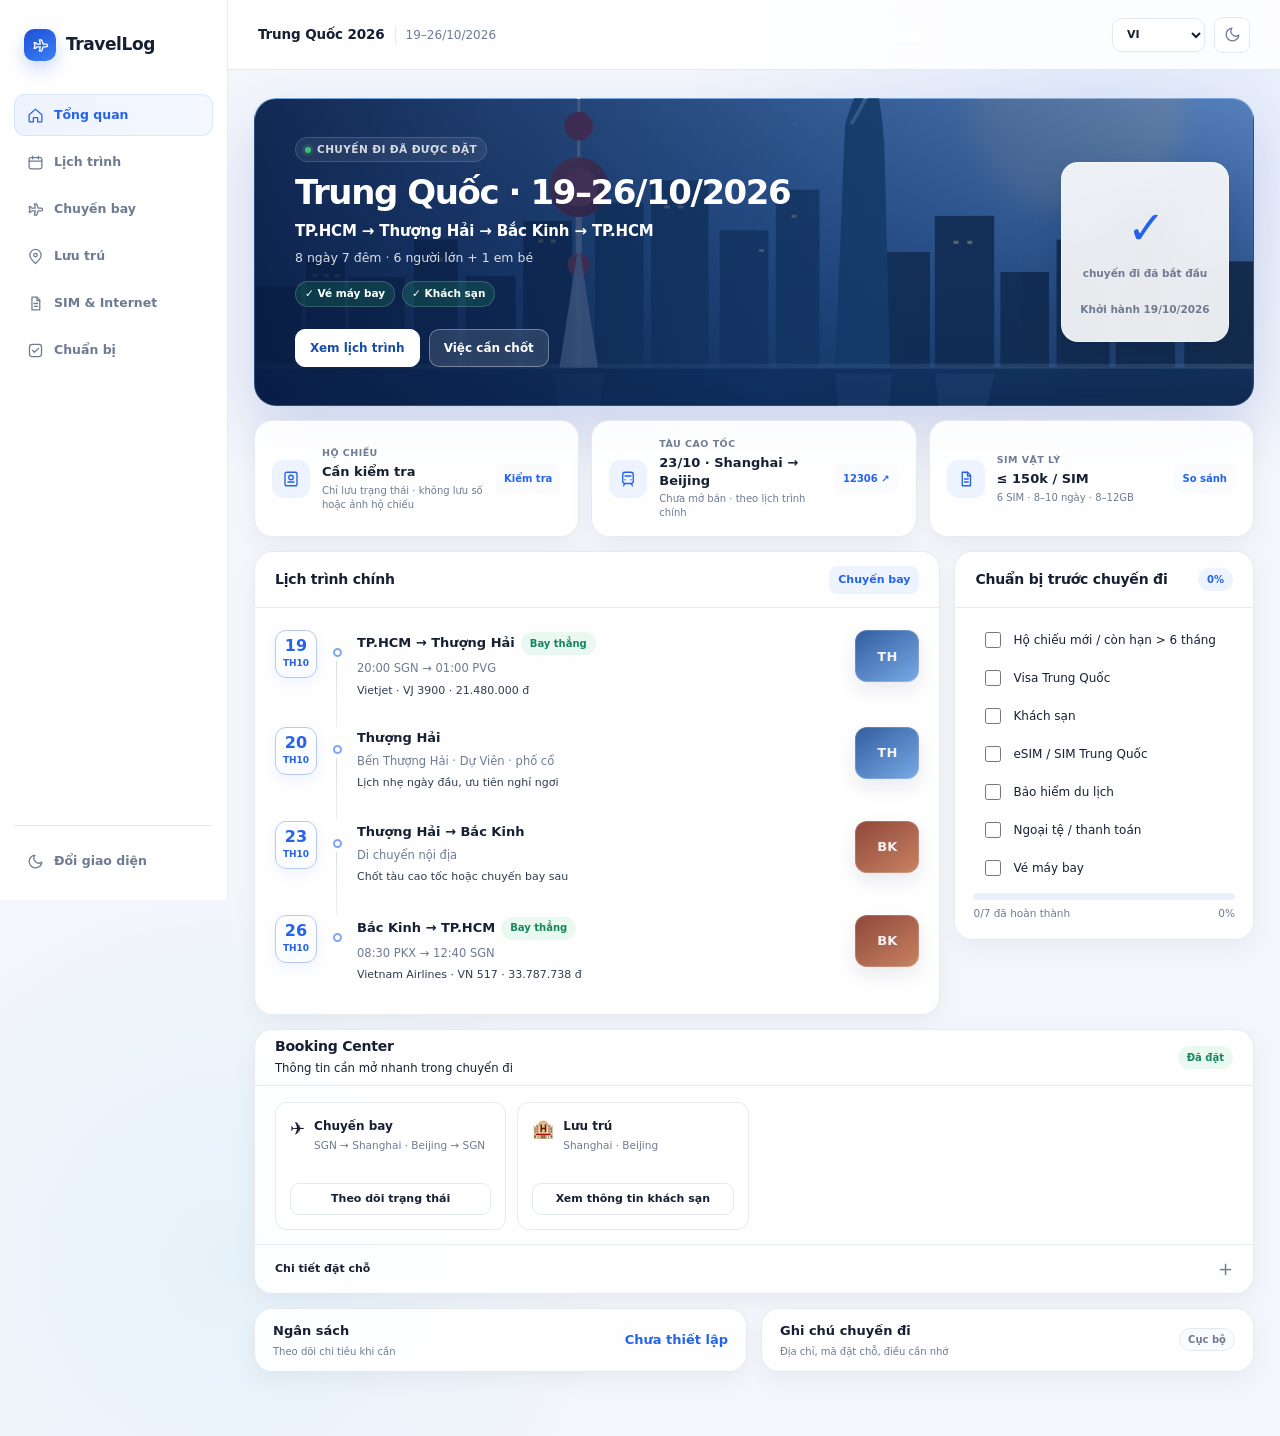
==== commit 1c1bba2e: "refactor: keep booking center for confirmed bookings" ====
--- a/index.html
+++ b/index.html
@@ -117,8 +117,6 @@
           <div class="booking-center-grid">
             <section class="booking-panel"><div class="booking-panel-head"><span>✈️</span><div><b>Chuyến bay</b><small>SGN → Shanghai · Beijing → SGN</small></div></div><a class="btn sm" href="./flight-status.html">Theo dõi trạng thái</a></section>
             <section class="booking-panel"><div class="booking-panel-head"><span>🏨</span><div><b>Lưu trú</b><small>Shanghai · Beijing</small></div></div><a class="btn sm" href="./hotels/">Xem thông tin khách sạn</a></section>
-            <section class="booking-panel sim-panel"><div class="booking-panel-head"><span>📶</span><div><b>SIM & Internet</b><small>6 SIM vật lý · mục tiêu ≤ 150k/SIM</small></div></div><div class="booking-panel-actions"><span class="booking-chip muted">Chưa mua</span><a class="btn sm" href="./sim/">So sánh SIM</a></div></section>
-            <section class="booking-panel"><div class="booking-panel-head"><span>🚄</span><div><b>Tàu cao tốc</b><small>Shanghai → Beijing · 23/10/2026</small></div></div><div class="booking-panel-actions"><span class="booking-chip muted">Chưa mở bán</span><a class="btn sm" href="https://www.12306.cn/en/index.html" target="_blank" rel="noopener">China Railway 12306</a></div></section>
           </div>
           <details class="booking-details">
             <summary>Chi tiết đặt chỗ</summary>
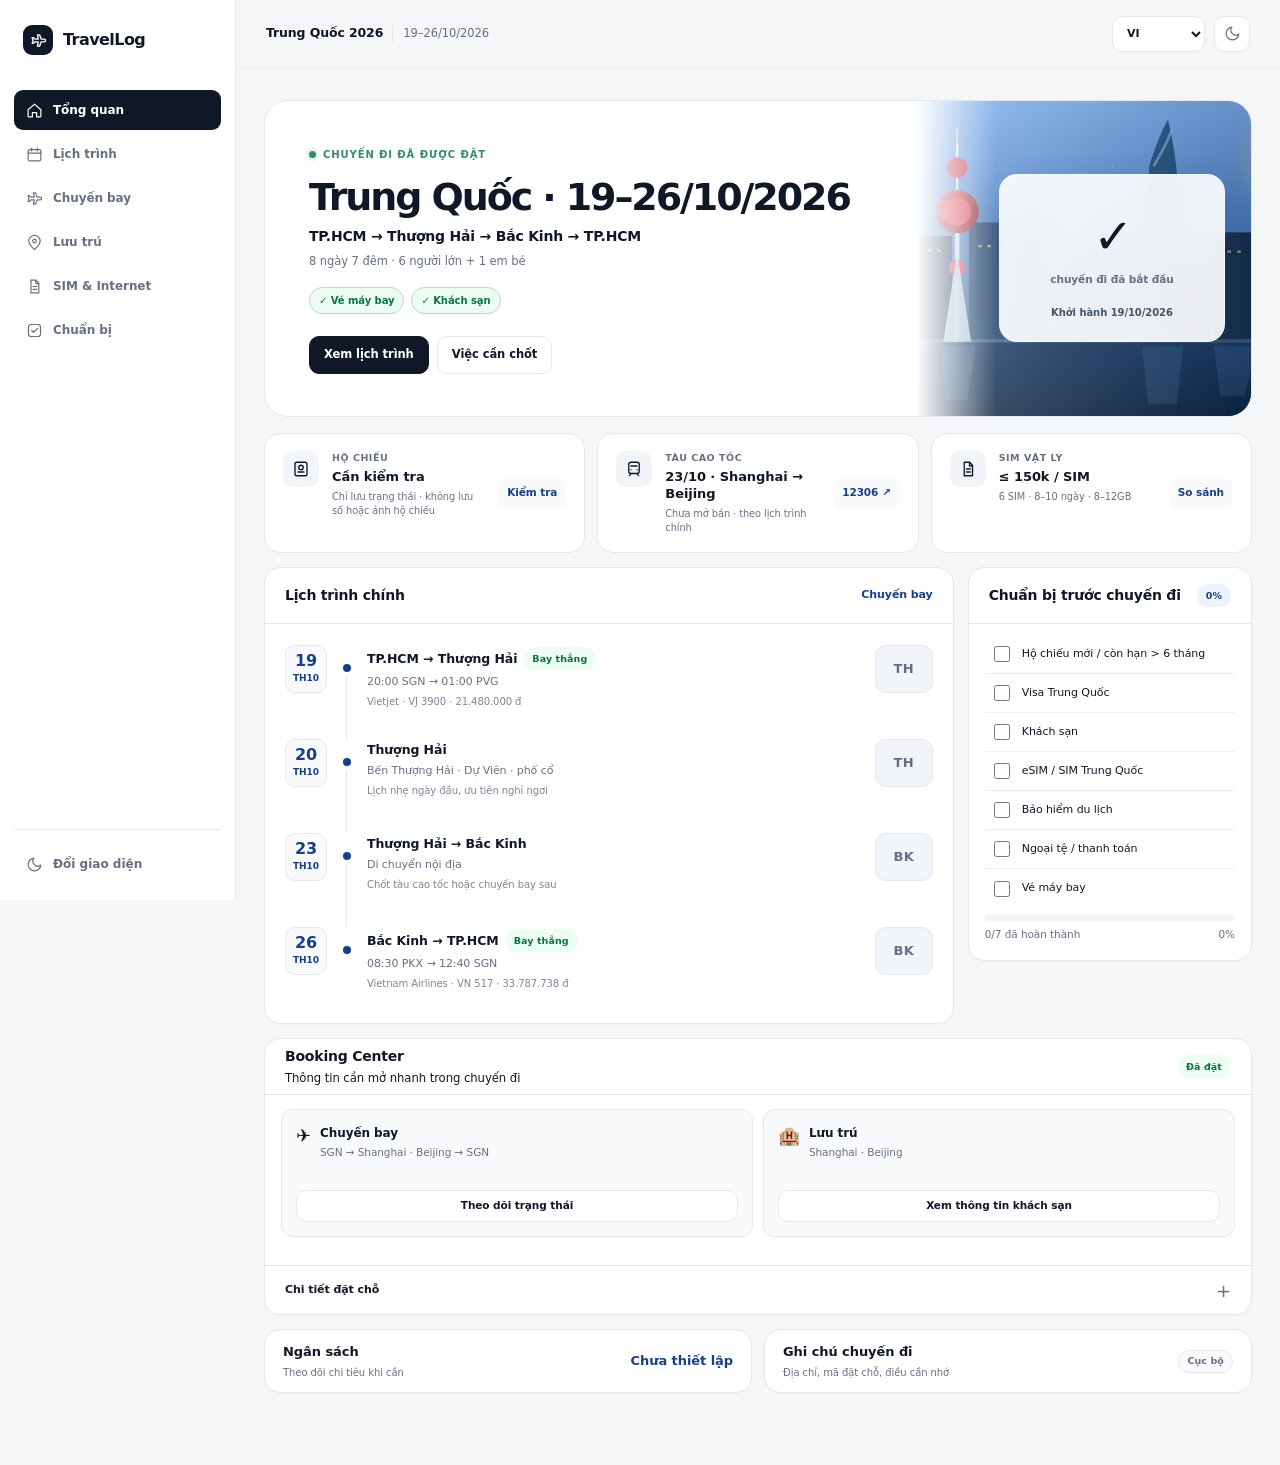
==== commit 780efa7f: "style: apply unified professional UI" ====
--- a/index.html
+++ b/index.html
@@ -8,6 +8,7 @@
   <link rel="manifest" href="./manifest.webmanifest">
   <link rel="icon" href="./icon.svg" type="image/svg+xml">
   <link rel="stylesheet" href="./app.css">
+  <link rel="stylesheet" href="./product-ui.css">
   <style>
     .language-select{height:32px;min-width:76px;padding:0 25px 0 9px;border:1px solid var(--line);border-radius:8px;background:var(--surface);color:var(--text);font-size:11px;font-weight:700;outline:none;cursor:pointer}
     .language-select:focus{border-color:#8eb0f6;box-shadow:0 0 0 3px var(--primary-soft)}
--- a/product-ui.css
+++ b/product-ui.css
@@ -0,0 +1,744 @@
+/* TravelLog product UI — 2026 professional refactor
+   Calm, editorial travel-management visual system.
+   Loaded after page-specific styles so this file is the final visual layer. */
+
+:root{
+  --bg:#f5f6f8;
+  --surface:#ffffff;
+  --surface-2:#f8fafc;
+  --surface-3:#f1f4f8;
+  --text:#101828;
+  --muted:#667085;
+  --line:#e4e7ec;
+  --line-2:#d0d5dd;
+  --primary:#173f8a;
+  --primary-2:#102f6b;
+  --primary-soft:#eef3fb;
+  --success:#067647;
+  --success-soft:#ecfdf3;
+  --warning:#b54708;
+  --warning-soft:#fff7ed;
+  --danger:#b42318;
+  --shadow:0 1px 2px rgba(16,24,40,.035),0 14px 36px rgba(16,24,40,.045);
+  --shadow-raised:0 20px 50px rgba(16,24,40,.10);
+  --r:14px;
+  --r-lg:22px;
+  --sidebar:236px;
+}
+[data-theme="dark"]{
+  --bg:#0b0f16;
+  --surface:#111722;
+  --surface-2:#161e2b;
+  --surface-3:#1b2533;
+  --text:#f2f4f7;
+  --muted:#98a2b3;
+  --line:#263141;
+  --line-2:#344054;
+  --primary:#8fb2f4;
+  --primary-2:#b7cdf8;
+  --primary-soft:#172746;
+  --success:#75e0a7;
+  --success-soft:#123526;
+  --warning:#fec84b;
+  --warning-soft:#3a2c12;
+  --danger:#fda29b;
+  --shadow:0 1px 2px rgba(0,0,0,.2),0 16px 40px rgba(0,0,0,.14);
+  --shadow-raised:0 22px 56px rgba(0,0,0,.28);
+}
+
+html{background:var(--bg)}
+body{
+  background:var(--bg)!important;
+  color:var(--text);
+  font-size:14px;
+  line-height:1.5;
+  letter-spacing:-.005em;
+}
+.app{grid-template-columns:var(--sidebar) minmax(0,1fr)!important}
+
+/* Navigation */
+.sidebar{
+  padding:18px 14px 16px!important;
+  background:color-mix(in srgb,var(--surface) 97%,transparent)!important;
+  border-right:1px solid var(--line)!important;
+  backdrop-filter:none!important;
+}
+.brand{
+  height:44px!important;
+  padding:0 9px!important;
+  gap:10px!important;
+  font-size:16px!important;
+  font-weight:800!important;
+  letter-spacing:-.035em!important;
+}
+.brand-mark{
+  width:30px!important;
+  height:30px!important;
+  border-radius:9px!important;
+  background:var(--text)!important;
+  box-shadow:none!important;
+}
+.side-nav{gap:4px!important;margin-top:28px!important}
+.side-nav a,.sidebar-action{
+  min-height:40px!important;
+  padding:0 11px!important;
+  border-radius:9px!important;
+  color:var(--muted)!important;
+  font-size:12px!important;
+  font-weight:680!important;
+  transition:background .15s ease,color .15s ease,transform .15s ease!important;
+}
+.side-nav a:hover,.sidebar-action:hover{
+  background:var(--surface-2)!important;
+  color:var(--text)!important;
+  transform:none!important;
+}
+.side-nav a.active{
+  background:var(--text)!important;
+  color:var(--surface)!important;
+  box-shadow:none!important;
+}
+.side-nav a.active .nav-icon{color:inherit}
+.sidebar-foot{border-top:1px solid var(--line)!important}
+.nav-icon svg,.ui-icon{stroke-width:1.7!important}
+
+/* App chrome */
+.topbar{
+  height:68px!important;
+  padding:0 30px!important;
+  background:color-mix(in srgb,var(--bg) 88%,transparent)!important;
+  border-bottom:1px solid color-mix(in srgb,var(--line) 76%,transparent)!important;
+  backdrop-filter:blur(18px)!important;
+}
+.crumb{gap:9px!important}
+.crumb strong{font-size:12.5px!important;font-weight:750!important;letter-spacing:-.01em!important}
+.crumb span{font-size:11.5px!important;color:var(--muted)!important}
+.content{
+  width:min(1200px,calc(100% - 56px))!important;
+  padding:32px 0 72px!important;
+}
+.card{
+  border:1px solid var(--line)!important;
+  border-radius:16px!important;
+  background:var(--surface)!important;
+  box-shadow:0 1px 2px rgba(16,24,40,.025)!important;
+  backdrop-filter:none!important;
+}
+.card-head{
+  min-height:56px!important;
+  padding:0 20px!important;
+  border-bottom:1px solid var(--line)!important;
+}
+.card-head h2,.card-head h3{font-size:14px!important;font-weight:760!important}
+.card-head a{
+  background:transparent!important;
+  padding:0!important;
+  color:var(--primary)!important;
+  font-size:11px!important;
+  box-shadow:none!important;
+}
+.btn{
+  min-height:38px!important;
+  padding:0 14px!important;
+  border-radius:10px!important;
+  border:1px solid var(--line)!important;
+  background:var(--surface)!important;
+  color:var(--text)!important;
+  font-size:11.5px!important;
+  font-weight:720!important;
+  box-shadow:none!important;
+  transform:none!important;
+}
+.btn:hover{background:var(--surface-2)!important;border-color:var(--line-2)!important;transform:none!important}
+.btn.primary{
+  background:var(--text)!important;
+  border-color:var(--text)!important;
+  color:var(--surface)!important;
+}
+.btn.primary:hover{background:color-mix(in srgb,var(--text) 88%,var(--surface))!important;border-color:transparent!important}
+.btn.sm{min-height:32px!important;padding:0 10px!important;font-size:10.5px!important}
+.icon-btn{
+  width:36px!important;height:36px!important;border-radius:10px!important;
+  border:1px solid var(--line)!important;background:var(--surface)!important;color:var(--muted)!important;
+  box-shadow:none!important;transform:none!important;
+}
+.icon-btn:hover{background:var(--surface-2)!important;color:var(--text)!important}
+.pill{
+  min-height:23px!important;
+  padding:0 8px!important;
+  border-radius:999px!important;
+  font-size:9.5px!important;
+  font-weight:760!important;
+  letter-spacing:.01em!important;
+}
+.language-select{
+  height:36px!important;
+  border-radius:10px!important;
+  background:var(--surface)!important;
+  border-color:var(--line)!important;
+  box-shadow:none!important;
+}
+
+/* ---------- Dashboard ---------- */
+body:has(#itinerary) .content{width:min(1180px,calc(100% - 56px))!important}
+body:has(#itinerary) .trip-hero{
+  min-height:276px!important;
+  display:grid!important;
+  grid-template-columns:minmax(0,1fr) 252px!important;
+  position:relative!important;
+  overflow:hidden!important;
+  border:1px solid var(--line)!important;
+  border-radius:24px!important;
+  background:var(--surface)!important;
+  color:var(--text)!important;
+  box-shadow:none!important;
+}
+body:has(#itinerary) .trip-hero:before{
+  content:""!important;
+  position:absolute!important;
+  inset:0 0 0 auto!important;
+  width:34%!important;
+  background:url('./assets/china-hero.svg') center/cover no-repeat!important;
+  opacity:1!important;
+  z-index:0!important;
+}
+body:has(#itinerary) .trip-hero:after{
+  content:""!important;
+  position:absolute!important;
+  inset:0 0 0 auto!important;
+  width:34%!important;
+  background:linear-gradient(90deg,var(--surface) 0%,color-mix(in srgb,var(--surface) 18%,transparent) 24%,rgba(8,20,42,.16) 100%)!important;
+  pointer-events:none!important;
+  z-index:0!important;
+}
+body:has(#itinerary) .hero-copy{
+  position:relative!important;
+  z-index:2!important;
+  padding:42px 44px!important;
+  align-self:center!important;
+}
+body:has(#itinerary) .hero-kicker{
+  min-height:auto!important;
+  padding:0!important;
+  border:0!important;
+  border-radius:0!important;
+  background:transparent!important;
+  color:var(--success)!important;
+  font-size:10px!important;
+  font-weight:800!important;
+  text-transform:uppercase!important;
+  letter-spacing:.09em!important;
+  backdrop-filter:none!important;
+}
+body:has(#itinerary) .booking-dot{
+  width:7px!important;height:7px!important;margin-right:7px!important;
+  box-shadow:0 0 0 3px color-mix(in srgb,var(--success) 12%,transparent)!important;
+  background:var(--success)!important;
+}
+body:has(#itinerary) .hero-copy h1{
+  margin:14px 0 8px!important;
+  max-width:650px!important;
+  color:var(--text)!important;
+  font-size:38px!important;
+  line-height:1.04!important;
+  letter-spacing:-.055em!important;
+  font-weight:780!important;
+}
+body:has(#itinerary) .hero-route{
+  color:var(--text)!important;
+  font-size:14px!important;
+  font-weight:650!important;
+  letter-spacing:-.015em!important;
+}
+body:has(#itinerary) .hero-meta{
+  margin-top:6px!important;
+  color:var(--muted)!important;
+  opacity:1!important;
+  font-size:11.5px!important;
+}
+body:has(#itinerary) .booking-summary{margin-top:17px!important;gap:7px!important}
+body:has(#itinerary) .booking-chip{
+  min-height:27px!important;
+  padding:0 9px!important;
+  border:1px solid var(--line)!important;
+  background:var(--surface-2)!important;
+  color:var(--muted)!important;
+  font-size:10px!important;
+  font-weight:720!important;
+}
+body:has(#itinerary) .booking-chip.success{
+  border-color:color-mix(in srgb,var(--success) 18%,var(--line))!important;
+  background:var(--success-soft)!important;
+  color:var(--success)!important;
+}
+body:has(#itinerary) .hero-actions{margin-top:22px!important;gap:8px!important}
+body:has(#itinerary) .hero-actions .btn:first-child{
+  background:var(--text)!important;border-color:var(--text)!important;color:var(--surface)!important;
+}
+body:has(#itinerary) .hero-actions .btn.secondary{background:var(--surface)!important;color:var(--text)!important}
+body:has(#itinerary) .countdown{
+  position:relative!important;
+  z-index:2!important;
+  align-self:center!important;
+  min-height:168px!important;
+  margin:26px 26px 26px 0!important;
+  padding:18px 16px!important;
+  border:1px solid rgba(255,255,255,.55)!important;
+  border-radius:18px!important;
+  background:rgba(255,255,255,.91)!important;
+  color:#101828!important;
+  box-shadow:0 16px 40px rgba(16,24,40,.12)!important;
+  backdrop-filter:blur(14px)!important;
+}
+body:has(#itinerary) .countdown span{color:#667085!important}
+body:has(#itinerary) .countdown strong{
+  margin:8px 0 4px!important;
+  color:#101828!important;
+  font-size:48px!important;
+  line-height:1!important;
+  letter-spacing:-.06em!important;
+}
+body:has(#itinerary) .countdown b{color:#475467!important;font-size:10px!important}
+
+body:has(#itinerary) .priority-grid{
+  grid-template-columns:repeat(3,minmax(0,1fr))!important;
+  gap:12px!important;
+  margin-top:16px!important;
+}
+body:has(#itinerary) .priority-card{
+  min-height:114px!important;
+  padding:17px 18px!important;
+  display:grid!important;
+  grid-template-columns:36px minmax(0,1fr) auto!important;
+  gap:13px!important;
+  align-items:start!important;
+  box-shadow:none!important;
+}
+body:has(#itinerary) .priority-icon{
+  width:36px!important;height:36px!important;border-radius:10px!important;
+  background:var(--surface-3)!important;color:var(--text)!important;
+  box-shadow:none!important;
+}
+body:has(#itinerary) .priority-card span{color:var(--muted)!important;font-size:9.5px!important;font-weight:760!important;text-transform:uppercase!important;letter-spacing:.055em!important}
+body:has(#itinerary) .priority-card strong{margin-top:4px!important;font-size:13px!important;line-height:1.3!important}
+body:has(#itinerary) .priority-card small{margin-top:4px!important;color:var(--muted)!important;font-size:9.8px!important;line-height:1.45!important}
+body:has(#itinerary) .priority-card>a{align-self:center!important;color:var(--primary)!important;font-size:10.5px!important;font-weight:750!important}
+
+body:has(#itinerary) .dashboard-grid{
+  grid-template-columns:minmax(0,1.65fr) minmax(280px,.68fr)!important;
+  gap:14px!important;
+  margin-top:14px!important;
+}
+body:has(#itinerary) .timeline{padding:7px 20px 16px!important}
+body:has(#itinerary) .timeline-item{
+  grid-template-columns:48px 14px minmax(0,1fr) 58px!important;
+  min-height:94px!important;
+  padding:14px 0!important;
+}
+body:has(#itinerary) .date-box{
+  width:42px!important;height:48px!important;border-radius:10px!important;
+  border:1px solid var(--line)!important;background:var(--surface-2)!important;box-shadow:none!important;
+}
+body:has(#itinerary) .date-box strong{font-size:16px!important}
+body:has(#itinerary) .time-dot{
+  width:8px!important;height:8px!important;margin-top:19px!important;
+  background:var(--primary)!important;border:0!important;box-shadow:0 0 0 4px var(--surface)!important;
+}
+body:has(#itinerary) .timeline-item:not(:last-child):after{
+  background:var(--line)!important;width:1px!important;
+}
+body:has(#itinerary) .timeline-info strong{font-size:12.5px!important;font-weight:740!important}
+body:has(#itinerary) .timeline-info .sub{margin-top:4px!important;font-size:11px!important;color:var(--muted)!important}
+body:has(#itinerary) .timeline-info .detail{margin-top:3px!important;font-size:10px!important;color:color-mix(in srgb,var(--muted) 85%,transparent)!important}
+body:has(#itinerary) .timeline-photo{
+  height:48px!important;border-radius:11px!important;
+  background:var(--surface-3)!important;color:var(--muted)!important;
+  box-shadow:none!important;border:1px solid var(--line)!important;
+}
+body:has(#itinerary) .timeline-photo.shanghai,
+body:has(#itinerary) .timeline-photo.beijing{background:var(--surface-3)!important;color:var(--muted)!important}
+
+body:has(#itinerary) .checklist{padding:11px 16px 17px!important}
+body:has(#itinerary) .check-item{
+  min-height:39px!important;
+  margin:0!important;
+  padding:0 5px!important;
+  border-bottom:1px solid color-mix(in srgb,var(--line) 72%,transparent)!important;
+  border-radius:0!important;
+  font-size:11px!important;
+}
+body:has(#itinerary) .check-item:last-of-type{border-bottom:0!important}
+body:has(#itinerary) .check-item:hover{background:transparent!important}
+body:has(#itinerary) .check-item input{accent-color:var(--text)!important}
+body:has(#itinerary) .progress{height:6px!important;background:var(--surface-3)!important}
+
+body:has(#itinerary) .booking-center{grid-column:1/-1!important}
+body:has(#itinerary) .booking-center-grid{grid-template-columns:repeat(2,minmax(0,1fr))!important;gap:10px!important;padding:14px 16px!important}
+body:has(#itinerary) .booking-panel{
+  border:1px solid var(--line)!important;
+  border-radius:12px!important;
+  background:var(--surface-2)!important;
+  box-shadow:none!important;
+}
+body:has(#itinerary) .booking-details,
+body:has(#itinerary) .utility-details{border-color:var(--line)!important}
+body:has(#itinerary) .utility-grid{gap:12px!important}
+
+/* ---------- Flights ---------- */
+.booking-content{width:min(1200px,calc(100% - 56px))!important;padding-top:32px!important}
+.booking-heading{margin-bottom:22px!important;align-items:flex-end!important}
+.booking-kicker,.hotel-kicker,.status-kicker{
+  color:var(--primary)!important;
+  font-size:9.5px!important;
+  font-weight:820!important;
+  letter-spacing:.10em!important;
+}
+.booking-heading h1,.hotel-heading h1,.status-heading h1{
+  margin:7px 0 7px!important;
+  font-size:32px!important;
+  line-height:1.08!important;
+  letter-spacing:-.045em!important;
+  font-weight:760!important;
+}
+.booking-heading p,.hotel-heading p,.status-heading p{
+  max-width:720px!important;
+  color:var(--muted)!important;
+  font-size:11.5px!important;
+  line-height:1.6!important;
+}
+.heading-actions{gap:8px!important}
+
+.booking-search-card{
+  overflow:hidden!important;
+  border:1px solid var(--line)!important;
+  border-radius:20px!important;
+  background:var(--surface)!important;
+  color:var(--text)!important;
+  box-shadow:none!important;
+}
+.booking-search-top{
+  min-height:50px!important;
+  padding:0 18px!important;
+  border-bottom:1px solid var(--line)!important;
+  background:var(--surface-2)!important;
+}
+.search-mode{font-size:11px!important;color:var(--text)!important}
+.search-note{font-size:10.5px!important;color:var(--muted)!important;opacity:1!important}
+.live-source{
+  min-height:26px!important;padding:0 8px!important;border:1px solid var(--line)!important;
+  border-radius:999px!important;background:var(--surface)!important;color:var(--muted)!important;font-size:9.5px!important;
+}
+.live-source .loading-dot{background:var(--success)!important}
+.search-legs{gap:0!important;background:var(--surface)!important}
+.search-leg,.search-travellers{
+  padding:19px 20px!important;
+  background:var(--surface)!important;
+  border-right:1px solid var(--line)!important;
+}
+.search-travellers{border-right:0!important}
+.search-leg-label{color:var(--muted)!important;opacity:1!important;font-size:9px!important;letter-spacing:.08em!important}
+.search-airport strong{font-size:26px!important;color:var(--text)!important}
+.search-airport span{color:var(--muted)!important;opacity:1!important;font-size:10px!important}
+.search-flight-line{color:var(--primary)!important}
+.search-flight-line:before{background:var(--line-2)!important}
+.search-flight-line .ui-icon{background:var(--surface)!important;stroke:var(--primary)!important;padding:2px!important}
+.search-travellers span{color:var(--muted)!important;opacity:1!important}
+.search-travellers strong{color:var(--text)!important}
+.route-tabs{
+  padding:10px 12px!important;
+  border-top:1px solid var(--line)!important;
+  background:var(--surface)!important;
+  border-radius:0!important;
+}
+.route-tab{
+  min-height:33px!important;border-radius:9px!important;background:transparent!important;
+  color:var(--muted)!important;border-color:transparent!important;
+}
+.route-tab:hover{background:var(--surface-2)!important;color:var(--text)!important}
+.route-tab.active{background:var(--text)!important;color:var(--surface)!important;border-color:var(--text)!important}
+
+.booking-layout{grid-template-columns:228px minmax(0,1fr)!important;gap:14px!important;margin-top:14px!important}
+.filter-panel{top:82px!important;padding:16px!important}
+.filter-panel-head{padding-bottom:12px!important}
+.filter-panel-head strong{font-size:12.5px!important}
+.filter-group>span{font-size:10px!important}
+.filter-input-wrap,.filter-panel .filter-select,.sort-box .filter-select{
+  border-radius:9px!important;background:var(--surface)!important;border-color:var(--line)!important;
+}
+.filter-tip{background:var(--surface-2)!important;color:var(--muted)!important;border:1px solid var(--line)!important}
+.booking-stats{gap:8px!important}
+.stat-pill-card{
+  min-height:82px!important;padding:13px 14px!important;border-radius:12px!important;background:var(--surface)!important;
+  border:1px solid var(--line)!important;box-shadow:none!important;
+}
+.stat-pill-card strong{font-size:17px!important}
+.results-toolbar{margin-top:8px!important;border-radius:12px!important}
+.offers-list{gap:8px!important}
+.flight-offer{
+  border-radius:14px!important;
+  border:1px solid var(--line)!important;
+  box-shadow:none!important;
+  transition:border-color .15s ease,box-shadow .15s ease!important;
+}
+.flight-offer:hover{
+  transform:none!important;
+  border-color:var(--line-2)!important;
+  box-shadow:0 10px 28px rgba(16,24,40,.06)!important;
+}
+.flight-offer-main{grid-template-columns:170px minmax(300px,1fr) 180px!important;padding:16px 18px!important}
+.offer-airline-logo{border-radius:9px!important}
+.offer-time strong{font-size:19px!important}
+.offer-fare strong{color:var(--text)!important}
+.history-section{margin-top:30px!important}
+.history-heading{margin-bottom:12px!important}
+
+/* ---------- Hotels ---------- */
+.hotel-content{width:min(1200px,calc(100% - 56px))!important;padding:32px 0 72px!important}
+.hotel-heading{align-items:flex-end!important;margin-bottom:22px!important}
+.hotel-heading p{max-width:760px!important}
+.hotel-search-card{
+  padding:17px!important;
+  margin-bottom:14px!important;
+  border-radius:18px!important;
+  box-shadow:none!important;
+}
+.hotel-search-top{margin-bottom:14px!important}
+.hotel-live-source{
+  min-height:26px!important;padding:0 9px!important;
+  border:1px solid var(--line)!important;background:var(--surface-2)!important;color:var(--muted)!important;
+}
+.filter-field span{font-size:9.5px!important}
+.filter-field input,.filter-field select{
+  height:39px!important;border-radius:9px!important;border-color:var(--line)!important;background:var(--surface)!important;
+}
+.hotel-advanced{border-top:1px solid var(--line)!important}
+.shortlist-toggle{min-height:36px!important;border-radius:9px!important;background:var(--surface)!important}
+.hotel-stats{gap:8px!important;margin-bottom:22px!important}
+.hotel-stat{padding:14px 15px!important;border-radius:12px!important}
+.hotel-stat strong{font-size:17px!important}
+.hotel-results-head{margin:0 0 12px!important}
+.hotel-results-head h2{font-size:19px!important}
+.hotel-grid{gap:12px!important}
+.hotel-card{
+  grid-template-columns:184px minmax(0,1fr)!important;
+  border-radius:16px!important;
+  box-shadow:none!important;
+  transition:border-color .15s ease,box-shadow .15s ease!important;
+}
+.hotel-card:hover{border-color:var(--line-2)!important;box-shadow:0 12px 30px rgba(16,24,40,.055)!important}
+.hotel-card.shortlisted{box-shadow:inset 0 0 0 1px color-mix(in srgb,var(--primary) 20%,transparent)!important}
+.hotel-image{min-height:214px!important}
+.hotel-card-body{padding:16px!important}
+.hotel-title-row h3{font-size:13.5px!important}
+.hotel-price strong{font-size:17px!important;color:var(--text)!important}
+.hotel-distance{color:var(--primary)!important}
+.hotel-group-estimate{border:1px solid var(--line)!important;background:var(--surface-2)!important}
+.source-chip,.amenity-chip{background:var(--surface-2)!important}
+.hotel-history{margin-top:30px!important}
+
+/* ---------- SIM ---------- */
+.sim-page{
+  background:var(--bg)!important;
+}
+.sim-page .app{grid-template-columns:var(--sidebar) minmax(0,1fr)!important}
+.sim-page .sidebar{
+  padding:18px 14px 16px!important;
+  background:color-mix(in srgb,var(--surface) 97%,transparent)!important;
+  border-right:1px solid var(--line)!important;
+  backdrop-filter:none!important;
+}
+.sim-page .brand-mark{background:var(--text)!important;box-shadow:none!important}
+.sim-page .topbar{height:68px!important;padding:0 30px!important}
+.sim-page .content{width:min(1180px,calc(100% - 56px))!important;padding:32px 0 72px!important}
+.sim-page .card{border-radius:16px!important;box-shadow:none!important}
+.sim-hero{
+  min-height:262px!important;
+  grid-template-columns:minmax(0,1fr) 250px!important;
+  border:1px solid var(--line)!important;
+  border-radius:22px!important;
+  background:var(--surface)!important;
+  color:var(--text)!important;
+  box-shadow:none!important;
+}
+.sim-hero:before{
+  right:-110px!important;top:-150px!important;width:430px!important;height:430px!important;
+  border:84px solid color-mix(in srgb,var(--primary) 5%,transparent)!important;
+}
+.sim-hero-copy{padding:40px 42px!important}
+.eyebrow{
+  min-height:auto!important;padding:0!important;border:0!important;border-radius:0!important;background:transparent!important;
+  color:var(--warning)!important;font-size:9.5px!important;font-weight:820!important;text-transform:uppercase!important;letter-spacing:.09em!important;
+}
+.eyebrow span{width:6px!important;height:6px!important;margin-right:7px!important;background:var(--warning)!important;box-shadow:none!important}
+.sim-hero h1{
+  margin:13px 0 9px!important;
+  color:var(--text)!important;
+  font-size:36px!important;
+  line-height:1.05!important;
+  letter-spacing:-.05em!important;
+}
+.sim-hero p{max-width:650px!important;color:var(--muted)!important;font-size:11.5px!important;line-height:1.65!important}
+.sim-hero .hero-actions{margin-top:21px!important}
+.sim-hero .hero-actions .btn{
+  background:var(--text)!important;color:var(--surface)!important;border-color:var(--text)!important;
+}
+.target-card{
+  align-self:center!important;
+  margin-right:28px!important;
+  padding:22px!important;
+  border:1px solid var(--line)!important;
+  border-radius:16px!important;
+  background:var(--surface-2)!important;
+  color:var(--text)!important;
+  box-shadow:none!important;
+  backdrop-filter:none!important;
+}
+.target-card strong{color:var(--text)!important;font-size:31px!important}
+.target-card b{font-size:17px!important}
+.section-head{margin:30px 0 12px!important}
+.section-head span{font-size:9.5px!important;letter-spacing:.10em!important}
+.section-head h2{font-size:20px!important}
+.provider-grid{gap:12px!important}
+.provider-card{box-shadow:none!important}
+.provider-card.recommended{
+  border-color:color-mix(in srgb,var(--primary) 28%,var(--line))!important;
+  box-shadow:none!important;
+}
+.provider-accent{height:2px!important;background:var(--line)!important}
+.provider-card.recommended .provider-accent{background:var(--primary)!important}
+.provider-card.group .provider-accent{background:var(--success)!important}
+.provider-card.marketplace .provider-accent{background:var(--warning)!important}
+.provider-card.support .provider-accent{background:#7f56d9!important}
+.provider-body{padding:18px!important}
+.provider-title h3{font-size:15px!important}
+.provider-price strong{color:var(--text)!important;font-size:18px!important}
+.provider-caution{background:var(--surface-2)!important}
+.buy-check{margin-top:24px!important}
+.buy-check-head{min-height:64px!important}
+.check-grid{padding:16px 20px 18px!important}
+
+/* ---------- Flight status ---------- */
+.status-content{width:min(1100px,calc(100% - 56px))!important;padding-top:32px!important}
+.status-heading{align-items:flex-end!important;margin-bottom:20px!important}
+.status-overview{margin-bottom:14px!important;border-radius:16px!important}
+.status-overview-item{padding:16px 18px!important}
+.status-grid{gap:12px!important}
+.status-card{border-radius:16px!important;box-shadow:none!important}
+.status-card-head{padding:16px 18px 14px!important}
+.status-route{padding:20px 18px 14px!important}
+.status-airport strong{font-size:23px!important}
+.status-times{background:var(--surface-2)!important}
+.status-note{background:var(--surface-2)!important}
+.status-help{margin-top:14px!important;padding:18px!important}
+
+/* Inputs */
+input,select,textarea{outline:none}
+input:focus,select:focus,textarea:focus{
+  border-color:color-mix(in srgb,var(--primary) 48%,var(--line))!important;
+  box-shadow:0 0 0 3px color-mix(in srgb,var(--primary-soft) 78%,transparent)!important;
+}
+
+/* Mobile */
+@media(max-width:1040px){
+  :root{--sidebar:202px}
+  .content,.booking-content,.hotel-content,.status-content,.sim-page .content,
+  body:has(#itinerary) .content{width:min(100% - 38px,1120px)!important}
+  body:has(#itinerary) .trip-hero:before,
+  body:has(#itinerary) .trip-hero:after{width:39%!important}
+  body:has(#itinerary) .dashboard-grid{grid-template-columns:minmax(0,1.45fr) minmax(270px,.75fr)!important}
+  .flight-offer-main{grid-template-columns:150px minmax(260px,1fr) 165px!important}
+}
+@media(max-width:820px){
+  .app,.sim-page .app{display:block!important}
+  .sidebar,.topbar{display:none!important}
+  .mobile-header{
+    display:flex!important;
+    height:60px!important;
+    padding:0 14px!important;
+    position:sticky!important;
+    top:0!important;
+    z-index:50!important;
+    background:color-mix(in srgb,var(--surface) 92%,transparent)!important;
+    border-bottom:1px solid var(--line)!important;
+    backdrop-filter:blur(18px)!important;
+  }
+  .mobile-header .brand{padding:0!important}
+  .content,.booking-content,.hotel-content,.status-content,.sim-page .content,
+  body:has(#itinerary) .content{
+    width:min(100% - 24px,740px)!important;
+    padding:20px 0 92px!important;
+  }
+  .mobile-bottom{
+    background:color-mix(in srgb,var(--surface) 94%,transparent)!important;
+    border-top:1px solid var(--line)!important;
+    backdrop-filter:blur(18px)!important;
+  }
+  .mobile-bottom a.active{color:var(--text)!important}
+  body:has(#itinerary) .trip-hero{
+    grid-template-columns:1fr!important;
+    min-height:0!important;
+  }
+  body:has(#itinerary) .trip-hero:before,
+  body:has(#itinerary) .trip-hero:after{display:none!important}
+  body:has(#itinerary) .hero-copy{padding:28px 26px 16px!important}
+  body:has(#itinerary) .hero-copy h1{font-size:31px!important}
+  body:has(#itinerary) .countdown{
+    margin:0 24px 24px!important;
+    min-height:0!important;
+    display:grid!important;
+    grid-template-columns:auto auto 1fr!important;
+    align-items:baseline!important;
+    gap:5px 8px!important;
+    padding:15px 17px!important;
+    border:1px solid var(--line)!important;
+    background:var(--surface-2)!important;
+    box-shadow:none!important;
+  }
+  body:has(#itinerary) .countdown strong{font-size:30px!important}
+  body:has(#itinerary) .countdown b{grid-column:1/-1!important;margin-top:1px!important}
+  body:has(#itinerary) .priority-grid{grid-template-columns:1fr!important}
+  body:has(#itinerary) .priority-card{min-height:0!important}
+  body:has(#itinerary) .dashboard-grid{grid-template-columns:1fr!important}
+  body:has(#itinerary) .booking-center-grid{grid-template-columns:1fr!important}
+
+  .booking-heading,.hotel-heading,.status-heading{display:block!important}
+  .heading-actions,.hotel-heading>.btn,.status-actions{margin-top:14px!important}
+  .booking-heading h1,.hotel-heading h1,.status-heading h1{font-size:27px!important}
+  .search-legs{grid-template-columns:1fr!important}
+  .search-leg,.search-travellers{border-right:0!important;border-bottom:1px solid var(--line)!important}
+  .search-travellers{border-bottom:0!important}
+  .booking-layout{grid-template-columns:1fr!important}
+  .filter-panel{position:static!important}
+  .flight-offer-main{grid-template-columns:1fr!important}
+  .offer-fare{border-left:0!important;border-top:1px solid var(--line)!important;padding:13px 0 0!important;text-align:left!important}
+  .hotel-grid{grid-template-columns:1fr!important}
+  .sim-hero{grid-template-columns:1fr!important}
+  .sim-hero-copy{padding:28px 24px 16px!important}
+  .target-card{margin:0 24px 24px!important}
+}
+@media(max-width:560px){
+  .content,.booking-content,.hotel-content,.status-content,.sim-page .content,
+  body:has(#itinerary) .content{width:calc(100% - 18px)!important}
+  .card{border-radius:14px!important}
+  body:has(#itinerary) .trip-hero,.sim-hero,.booking-search-card{border-radius:18px!important}
+  body:has(#itinerary) .hero-copy{padding:25px 20px 14px!important}
+  body:has(#itinerary) .hero-copy h1{font-size:28px!important}
+  body:has(#itinerary) .hero-actions{display:grid!important;grid-template-columns:1fr 1fr!important}
+  body:has(#itinerary) .hero-actions .btn:first-child{grid-column:1/-1!important}
+  body:has(#itinerary) .countdown{margin:0 18px 18px!important}
+  body:has(#itinerary) .timeline-photo{display:none!important}
+  body:has(#itinerary) .timeline-item{grid-template-columns:44px 12px minmax(0,1fr)!important}
+  body:has(#itinerary) .priority-card{grid-template-columns:34px minmax(0,1fr)!important}
+  body:has(#itinerary) .priority-card>a{grid-column:2!important;justify-self:start!important}
+  .booking-stats,.hotel-stats{grid-template-columns:1fr 1fr!important}
+  .route-tabs{overflow-x:auto!important;white-space:nowrap!important}
+  .route-tab{flex:0 0 auto!important}
+  .results-toolbar{align-items:flex-start!important;flex-direction:column!important}
+  .sort-box{width:100%!important;justify-content:space-between!important}
+  .sort-box .filter-select{min-width:0!important;flex:1!important}
+  .hotel-card{grid-template-columns:1fr!important}
+  .hotel-image{min-height:190px!important;max-height:220px!important}
+  .sim-hero h1{font-size:29px!important}
+  .provider-top{gap:10px!important}
+  .provider-actions{align-items:stretch!important;flex-direction:column!important}
+}
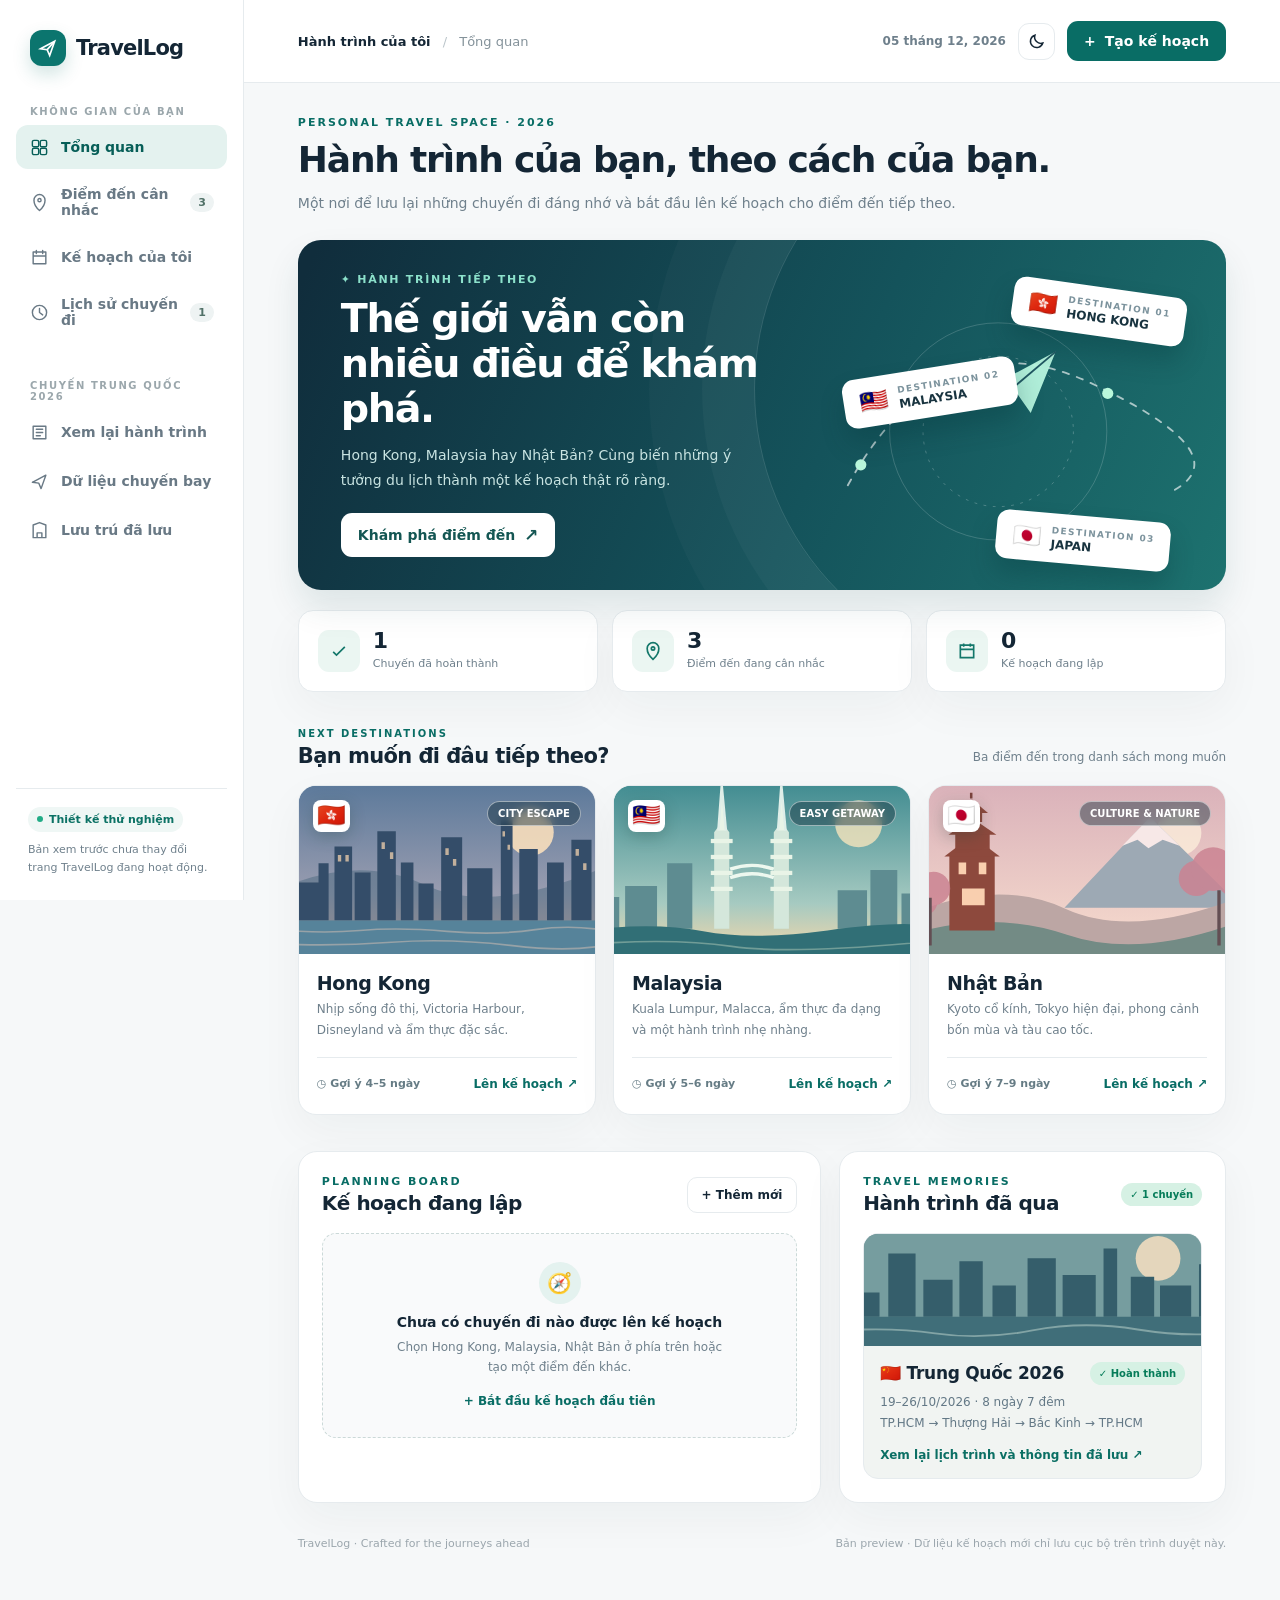
==== commit 092e4943: "feat: design multi-trip dashboard with interactive trip planner" ====
--- a/index.html
+++ b/index.html
@@ -1,307 +1,115 @@
 <!doctype html>
 <html lang="vi">
 <head>
-  <meta charset="utf-8">
-  <meta name="viewport" content="width=device-width,initial-scale=1,viewport-fit=cover">
-  <meta name="theme-color" content="#f6f8fc">
-  <meta name="description" content="TravelLog — lịch trình Trung Quốc 19–26/10/2026.">
-  <link rel="manifest" href="./manifest.webmanifest">
-  <link rel="icon" href="./icon.svg" type="image/svg+xml">
-  <link rel="stylesheet" href="./app.css">
-  <link rel="stylesheet" href="./product-ui.css">
-  <style>
-    .language-select{height:32px;min-width:76px;padding:0 25px 0 9px;border:1px solid var(--line);border-radius:8px;background:var(--surface);color:var(--text);font-size:11px;font-weight:700;outline:none;cursor:pointer}
-    .language-select:focus{border-color:#8eb0f6;box-shadow:0 0 0 3px var(--primary-soft)}
-    .mobile-header .language-select{max-width:92px}
-  </style>
-  <title>TravelLog · Trung Quốc 2026</title>
+<meta charset="utf-8">
+<meta name="viewport" content="width=device-width,initial-scale=1,viewport-fit=cover">
+<meta name="theme-color" content="#f6f8f9">
+<meta name="description" content="TravelLog — những chuyến đi đã qua và những hành trình sắp tới.">
+<link rel="icon" href="./icon.svg" type="image/svg+xml">
+<title>TravelLog · Hành trình của bạn</title>
+<style>
+:root{color-scheme:light;--bg:#f6f8f9;--paper:#fff;--paper-2:#f9fafb;--ink:#142635;--muted:#6f808c;--line:#e6ebee;--brand:#096d65;--brand-hi:#0c8a7c;--soft:#e4f2ef;--shadow:0 16px 45px rgba(21,39,50,.045);--radius:20px}
+*{box-sizing:border-box}html{scroll-behavior:smooth}body{margin:0;background:var(--bg);color:var(--ink);font-family:Inter,ui-sans-serif,system-ui,-apple-system,BlinkMacSystemFont,"Segoe UI",Arial,sans-serif;font-size:14px;-webkit-font-smoothing:antialiased}button,input,textarea{font:inherit}button{cursor:pointer}a{text-decoration:none;color:inherit}svg{display:block}button:focus-visible,a:focus-visible,input:focus-visible,textarea:focus-visible{outline:3px solid #5bb9a9;outline-offset:3px}
+.layout{display:grid;grid-template-columns:244px minmax(0,1fr);min-height:100vh}.sidebar{position:sticky;top:0;height:100vh;background:var(--paper);border-right:1px solid var(--line);padding:30px 16px 22px;display:flex;flex-direction:column;gap:30px;z-index:5}.brand{display:flex;align-items:center;gap:10px;padding:0 14px;font-size:21px;font-weight:850;letter-spacing:-.8px}.brand-logo{width:36px;height:36px;border-radius:12px;background:#0b756e;color:#fff;display:grid;place-items:center;box-shadow:0 8px 18px #096d6530}.brand-logo svg{width:20px;height:20px}.sidebar-label{padding:0 14px;color:#9ba7ac;font-size:10px;font-weight:800;letter-spacing:1.6px;text-transform:uppercase;margin:10px 0 8px}.nav-list{display:grid;gap:5px}.nav-item{display:flex;align-items:center;gap:12px;border-radius:12px;padding:12px 13px;color:#697985;font-weight:650;transition:.18s}.nav-item:hover{color:var(--ink);background:var(--paper-2)}.nav-item.active{background:var(--soft);color:#075f58}.nav-icon{width:20px;height:20px;display:grid;place-items:center;flex:none}.nav-icon svg{width:19px;height:19px;stroke:currentColor;stroke-width:1.8;fill:none;stroke-linecap:round;stroke-linejoin:round}.nav-item small{margin-left:auto;font-size:11px;background:#eef3f3;color:#517168;border-radius:20px;padding:3px 8px}.sidebar-bottom{margin-top:auto;border-top:1px solid var(--line);padding:18px 12px 0}.sidebar-bottom p{margin:9px 0 0;color:var(--muted);font-size:11px;line-height:1.7}.mini-tag{display:inline-flex;align-items:center;gap:6px;border-radius:30px;padding:6px 9px;background:#eff7f5;color:#0c7265;font-size:11px;font-weight:750}.mini-tag:before{content:"";width:6px;height:6px;border-radius:50%;background:#21ac86}
+.main{min-width:0}.topbar{height:83px;padding:0 5.2%;background:var(--paper);border-bottom:1px solid var(--line);display:flex;align-items:center;justify-content:space-between;gap:14px}.breadcrumb{font-size:13px;color:#84929a}.breadcrumb b{font-weight:750;color:var(--ink)}.top-actions{display:flex;align-items:center;gap:12px}.today{font-size:12px;color:var(--muted);font-weight:600}.icon-button{width:37px;height:37px;border:1px solid var(--line);border-radius:11px;background:var(--paper);display:grid;place-items:center;color:var(--ink)}.icon-button svg{width:19px;height:19px;stroke:currentColor;fill:none;stroke-width:1.9;stroke-linecap:round}.container{max-width:1440px;margin:0 auto;padding:33px 5.2% 55px}.eyebrow{font-size:11px;font-weight:850;letter-spacing:2px;text-transform:uppercase;color:var(--brand)}.page-title{font-weight:850;letter-spacing:-1.2px;font-size:clamp(26px,3.1vw,36px);line-height:1.18;margin:10px 0}.intro{color:var(--muted);font-size:14px;line-height:1.75;margin:0 0 24px}
+.hero{position:relative;isolation:isolate;overflow:hidden;min-height:276px;border-radius:23px;background:linear-gradient(114deg,#102d3c 2%,#14535b 57%,#1d726f 100%);color:#fff;display:flex;align-items:center;padding:33px 43px;box-shadow:0 18px 34px rgba(10,64,71,.1)}.hero:before{content:"";position:absolute;width:570px;height:570px;border-radius:50%;border:1px solid #ffffff24;right:-100px;top:-137px;box-shadow:0 0 0 52px #ffffff08,0 0 0 105px #ffffff06;z-index:-1}.hero-content{position:relative;z-index:2;max-width:500px}.hero-kicker{font-size:11px;letter-spacing:1.7px;font-weight:750;color:#8ce1cb;text-transform:uppercase}.hero h2{margin:10px 0 12px;font-size:clamp(28px,3.1vw,42px);line-height:1.13;letter-spacing:-1.4px;font-weight:850}.hero p{margin:0;color:#c9e4e2;line-height:1.8;max-width:420px}.primary-btn{display:inline-flex;align-items:center;justify-content:center;gap:9px;background:var(--brand);color:white;border:0;border-radius:11px;padding:12px 17px;font-weight:750;transition:.2s}.primary-btn:hover{background:var(--brand-hi);transform:translateY(-1px)}.hero .primary-btn{background:#fff;color:#145653;margin-top:20px}.hero .primary-btn:hover{background:#e7f6f2}.btn-arrow{font-size:17px}.hero-visual{position:absolute;right:24px;bottom:-10px;width:44%;height:100%;max-width:480px;pointer-events:none}.orbit-svg{width:100%;height:100%;overflow:visible}.ticket{position:absolute;background:#fff;color:#18333f;border-radius:12px;padding:11px 16px;box-shadow:0 15px 25px #002e3440;display:flex;align-items:center;gap:10px;font-size:12px;font-weight:800;white-space:nowrap}.ticket span{font-size:23px}.ticket small{display:block;font-size:9px;letter-spacing:1.4px;color:#7c939d;text-transform:uppercase;margin-bottom:2px}.ticket.hk{top:37px;right:16px;transform:rotate(8deg)}.ticket.my{top:118px;left:12%;transform:rotate(-9deg)}.ticket.jp{bottom:35px;right:32px;transform:rotate(5deg)}
+.stats{display:grid;grid-template-columns:repeat(3,minmax(0,1fr));gap:14px;margin:20px 0 36px}.stat{display:flex;gap:13px;align-items:center;background:var(--paper);border:1px solid var(--line);border-radius:15px;padding:17px 19px;min-width:0;box-shadow:var(--shadow)}.stat-ico{width:42px;height:42px;display:grid;place-items:center;flex:none;background:#ebf6f2;border-radius:11px;color:#13776a}.stat-ico svg{width:20px;height:20px;stroke:currentColor;stroke-width:2;fill:none}.stat b{display:block;font-size:22px;line-height:1.2;letter-spacing:-.6px}.stat span{font-size:11px;color:var(--muted);line-height:1.7}
+.section-head{display:flex;justify-content:space-between;align-items:end;gap:15px;margin-bottom:17px}.section-head h2{font-size:21px;letter-spacing:-.6px;margin:5px 0 0}.section-head p{margin:0;color:var(--muted);font-size:12px;line-height:1.65}.section-head .eyebrow{font-size:10px}.secondary-button{display:inline-flex;align-items:center;justify-content:center;gap:7px;background:var(--paper);color:var(--ink);border:1px solid var(--line);border-radius:10px;padding:10px 14px;font-size:12px;font-weight:750;white-space:nowrap}.secondary-button:hover{background:var(--soft);border-color:#b5d8d1}
+.dest-grid{display:grid;grid-template-columns:repeat(3,minmax(0,1fr));gap:17px}.dest-card{min-width:0;background:var(--paper);overflow:hidden;border:1px solid var(--line);border-radius:18px;box-shadow:var(--shadow);transition:.2s}.dest-card:hover{transform:translateY(-3px);box-shadow:0 21px 42px #182f4614}.scene{height:168px;position:relative;overflow:hidden}.scene svg{width:100%;height:100%;object-fit:cover}.scene.hk{background:linear-gradient(150deg,#476d93,#a3a9b7 60%,#f1b799)}.scene.my{background:linear-gradient(140deg,#217e7c,#63aca8 63%,#eecfa4)}.scene.jp{background:linear-gradient(145deg,#d1adaf,#efc3bd 68%,#f1d9cc)}.flag{position:absolute;top:14px;left:14px;background:#fff;border-radius:8px;width:37px;height:32px;display:grid;place-items:center;font-size:23px;box-shadow:0 5px 15px #1b3e3840}.scene-label{position:absolute;right:14px;top:15px;border:1px solid #ffffff80;border-radius:30px;background:#102c3970;color:#fff;backdrop-filter:blur(5px);padding:6px 10px;font-size:10px;font-weight:800}.dest-content{padding:18px}.dest-content h3{font-size:19px;margin:0 0 5px;letter-spacing:-.4px}.dest-content p{color:var(--muted);margin:0;min-height:42px;font-size:12px;line-height:1.75}.dest-bottom{margin-top:16px;padding-top:14px;border-top:1px solid var(--line);display:flex;justify-content:space-between;align-items:center;gap:9px}.days{font-size:11px;font-weight:750;color:#667c85}.card-action{border:0;background:transparent;color:var(--brand);font-weight:800;font-size:12px;padding:5px 0}.card-action:hover{text-decoration:underline}
+.below{display:grid;grid-template-columns:1.15fr .85fr;gap:18px;margin-top:36px}.panel{background:var(--paper);border:1px solid var(--line);border-radius:19px;padding:23px;min-width:0;box-shadow:var(--shadow)}.panel h2{font-size:20px;margin:3px 0 0;letter-spacing:-.5px}.panel-head{display:flex;align-items:center;justify-content:space-between;gap:10px;margin-bottom:18px}.empty{border:1px dashed #cbd9d8;border-radius:14px;background:var(--paper-2);padding:28px 16px;text-align:center}.empty-icon{display:grid;place-items:center;margin:auto auto 10px;width:42px;height:42px;border-radius:50%;background:var(--soft);font-size:20px}.empty h3{margin:0 0 7px;font-size:14px}.empty p{margin:0 auto 14px;max-width:340px;color:var(--muted);font-size:12px;line-height:1.7}.empty button{background:transparent;border:0;color:var(--brand);font-weight:800;font-size:12px}.archive{border-radius:15px;overflow:hidden;background:#f1f4f2;border:1px solid var(--line)}.archive-art{background:linear-gradient(110deg,#597e86,#7ba6a1);height:112px;position:relative;overflow:hidden}.archive-art svg{height:100%;width:100%}.archive-body{padding:16px}.archive-top{display:flex;align-items:center;justify-content:space-between;gap:9px}.archive-top h3{margin:0;font-size:17px;letter-spacing:-.3px}.completed{display:inline-flex;gap:5px;align-items:center;padding:6px 9px;border-radius:20px;color:#067c59;background:#d6f1e4;font-size:10px;font-weight:800}.archive-body p{color:#637886;font-size:12px;line-height:1.75;margin:7px 0 12px}.archive-link{display:inline-flex;gap:5px;align-items:center;font-size:12px;color:#0b6f64;font-weight:800}.archive-link:hover{text-decoration:underline}
+.plan-list{display:grid;gap:10px}.plan-item{display:flex;gap:12px;align-items:center;border:1px solid var(--line);border-radius:13px;padding:14px}.plan-mark{flex:none;width:38px;height:38px;border-radius:11px;display:grid;place-items:center;background:var(--soft);font-size:20px}.plan-text{min-width:0;flex:1}.plan-text b{display:block;font-size:13px;overflow-wrap:anywhere}.plan-text small{color:var(--muted);display:block;margin-top:5px;line-height:1.5}.remove-btn{flex:none;border:0;background:transparent;color:#9ca5ac;padding:8px;font-size:17px}.remove-btn:hover{color:#bb514f}.footer{font-size:11px;color:#9ba6ad;display:flex;justify-content:space-between;gap:15px;margin-top:34px}
+dialog{border:0;border-radius:20px;max-width:min(92vw,475px);width:100%;padding:0;background:var(--paper);color:var(--ink);box-shadow:0 25px 100px #081d2b55}dialog::backdrop{background:rgba(8,29,40,.6);backdrop-filter:blur(3px)}.dialog-inner{padding:27px}.dialog-top{display:flex;justify-content:space-between;align-items:start;gap:10px}.dialog-top h2{font-size:23px;margin:5px 0 7px;letter-spacing:-.7px}.dialog-top p{margin:0;color:var(--muted);font-size:12px;line-height:1.6}.x-btn{border:0;background:var(--paper-2);width:32px;height:32px;border-radius:9px;font-size:20px;color:var(--muted)}.form-grid{display:grid;grid-template-columns:1fr 1fr;gap:14px;margin:25px 0 18px}.field{display:grid;gap:7px}.field.wide{grid-column:1/-1}.field label{font-weight:750;font-size:12px}.field input,.field textarea{min-width:0;width:100%;border:1px solid var(--line);border-radius:10px;background:var(--paper-2);padding:11px 12px;color:var(--ink);outline:0}.field input:focus,.field textarea:focus{border-color:#41a69b;box-shadow:0 0 0 3px #41a69b22}.field textarea{min-height:70px;resize:vertical}.dialog-actions{display:flex;justify-content:space-between;align-items:center;gap:9px}.form-help{font-size:10px;line-height:1.5;color:var(--muted);max-width:225px}
+.mobile-nav{display:none}
+[data-theme="dark"]{color-scheme:dark;--bg:#101b25;--paper:#172632;--paper-2:#1c303c;--ink:#edf7f5;--muted:#a2b4bf;--line:#2c414d;--brand:#65b9a8;--brand-hi:#489e92;--soft:#244b4a;--shadow:0 14px 40px #0000000b}
+[data-theme="dark"] .sidebar .brand-logo{background:#1c8477}[data-theme="dark"] .stat-ico{background:var(--soft);color:#92cfc3}[data-theme="dark"] .mini-tag{background:var(--soft);color:#a3e1cf}[data-theme="dark"] .nav-item.active{background:var(--soft);color:#9ae4d8}[data-theme="dark"] .nav-item small{background:#244b4a;color:#c9e5df}[data-theme="dark"] .archive{background:var(--paper-2)}[data-theme="dark"] .archive-body p{color:var(--muted)}[data-theme="dark"] .completed{background:#255a4c;color:#bbf2d6}[data-theme="dark"] .archive-link{color:#78dbcb}[data-theme="dark"] .card-action{color:#79d8c8}[data-theme="dark"] .hero .primary-btn{color:#145653}[data-theme="dark"] .empty button{color:#79d8c8}
+@media(max-width:1180px){.layout{grid-template-columns:210px minmax(0,1fr)}.sidebar{padding-left:10px;padding-right:10px}.container{padding:27px 4.2% 45px}.topbar{padding:0 4.2%}.hero-visual{width:42%}.ticket.my{left:0}}@media(max-width:950px){.dest-grid{gap:10px}.dest-content{padding:14px}.dest-content h3{font-size:16px}.scene{height:140px}.hero-visual{opacity:.75;right:-5%}.ticket{padding:8px;font-size:10px}.ticket span{font-size:18px}.below{grid-template-columns:1fr}}@media(max-width:760px){.layout{display:block}.sidebar{display:none}.topbar{height:62px;padding:0 19px}.container{padding:25px 17px 95px}.today{display:none}.page-title{font-size:27px}.intro{font-size:13px}.hero{padding:28px 23px;min-height:295px;align-items:start}.hero h2{font-size:31px;max-width:330px}.hero p{max-width:285px;font-size:12px}.hero-visual{width:57%;opacity:.35;right:-17%;bottom:-25px}.ticket{display:none}.stats{gap:8px;margin:13px 0 30px}.stat{padding:13px 10px;gap:8px}.stat-ico{width:32px;height:32px;border-radius:9px}.stat-ico svg{width:15px;height:15px}.stat b{font-size:20px}.stat span{font-size:10px}.dest-grid{grid-template-columns:1fr;gap:13px}.dest-card{display:grid;grid-template-columns:39% 1fr;align-items:stretch}.scene{height:100%;min-height:160px}.scene svg{height:100%;min-height:160px}.dest-content{padding:16px 14px}.dest-content p{min-height:0}.dest-bottom{margin-top:10px;padding-top:10px}.section-head h2{font-size:19px}.below{margin-top:28px}.panel{padding:17px}.mobile-nav{position:fixed;bottom:0;left:0;right:0;height:68px;background:var(--paper);border-top:1px solid var(--line);display:flex;align-items:stretch;justify-content:space-around;z-index:9;padding-bottom:env(safe-area-inset-bottom)}.mobile-nav a{flex:1;display:flex;flex-direction:column;align-items:center;justify-content:center;gap:3px;font-size:10px;color:var(--muted);font-weight:700}.mobile-nav a.active{color:var(--brand)}.mobile-nav svg{height:20px;width:20px;stroke:currentColor;stroke-width:1.8;fill:none}.footer{margin-top:22px;display:block;line-height:1.8}}@media(max-width:390px){.hero h2{font-size:28px}.dest-card{grid-template-columns:34% 1fr}.dest-content p{font-size:11px}.scene-label{display:none}.stat{gap:6px}.stat-ico{display:none}.form-grid{grid-template-columns:1fr}.field.wide{grid-column:auto}.dialog-actions{align-items:stretch;flex-direction:column-reverse}.dialog-actions .primary-btn{width:100%}}
+@media(prefers-reduced-motion:reduce){*{scroll-behavior:auto!important;transition:none!important}}
+</style>
 </head>
 <body>
-<div class="app">
-  <aside class="sidebar">
-    <a class="brand" href="#top"><span class="brand-mark"><svg><use href="#i-plane"/></svg></span>TravelLog</a>
-    <nav class="side-nav">
-      <a class="active" href="#top"><span class="nav-icon"><svg><use href="#i-home"/></svg></span>Tổng quan</a>
-      <a href="#itinerary"><span class="nav-icon"><svg><use href="#i-calendar"/></svg></span>Lịch trình</a>
-      <a href="./flights/"><span class="nav-icon"><svg><use href="#i-plane"/></svg></span>Chuyến bay</a>
-      <a href="./hotels/"><span class="nav-icon"><svg><use href="#i-pin"/></svg></span>Lưu trú</a>
-      <a href="./sim/"><span class="nav-icon"><svg><use href="#i-sim"/></svg></span>SIM & Internet</a>
-      <a href="#checklist"><span class="nav-icon"><svg><use href="#i-check"/></svg></span>Chuẩn bị</a>
-    </nav>
-    <div class="sidebar-foot">
-      <button class="sidebar-action" data-theme-toggle><span class="nav-icon"><svg><use href="#i-moon"/></svg></span>Đổi giao diện</button>
-    </div>
-  </aside>
-
-  <div class="main">
-    <header class="topbar">
-      <div class="crumb"><strong>Trung Quốc 2026</strong><span>19–26/10/2026</span></div>
-      <div class="top-actions">
-        <select class="language-select" data-language-select aria-label="Ngôn ngữ">
-          <option value="vi">VI</option><option value="en">EN</option><option value="zh">中文</option><option value="ja">日本語</option>
-        </select>
-        <button class="icon-btn" data-theme-toggle aria-label="Đổi giao diện"><svg class="ui-icon"><use href="#i-moon"/></svg></button>
-      </div>
-    </header>
-
-    <header class="mobile-header">
-      <a class="brand" href="#top"><span class="brand-mark"><svg><use href="#i-plane"/></svg></span>TravelLog</a>
-      <div class="right">
-        <select class="language-select" data-language-select aria-label="Ngôn ngữ">
-          <option value="vi">VI</option><option value="en">EN</option><option value="zh">中文</option><option value="ja">日本語</option>
-        </select>
-        <button class="icon-btn" data-theme-toggle aria-label="Đổi giao diện"><svg class="ui-icon"><use href="#i-moon"/></svg></button>
-      </div>
-    </header>
-
-    <main class="content" id="top">
-      <section class="trip-hero">
-        <div class="hero-copy">
-          <div class="hero-kicker"><span class="booking-dot"></span> Chuyến đi đã được đặt</div>
-          <h1>Trung Quốc · 19–26/10/2026</h1>
-          <div class="hero-route">TP.HCM → Thượng Hải → Bắc Kinh → TP.HCM</div>
-          <div class="hero-meta">8 ngày 7 đêm · 6 người lớn + 1 em bé</div><div class="booking-summary"><span class="booking-chip success">✓ Vé máy bay</span><span class="booking-chip success">✓ Khách sạn</span></div>
-          <div class="hero-actions"><a class="btn" href="#itinerary">Xem lịch trình</a><a class="btn secondary" href="#priorities">Việc cần chốt</a></div>
-        </div>
-        <aside class="countdown"><span id="daysPrefix">Còn</span><strong id="daysLeft">—</strong><span id="daysUnit">ngày đến chuyến đi</span><b>Khởi hành 19/10/2026</b></aside>
-      </section>
-
-      <section class="priority-grid" id="priorities">
-        <article class="card priority-card">
-          <div class="priority-icon"><svg><use href="#i-passport"/></svg></div>
-          <div><span>Hộ chiếu</span><strong id="passportStatus">Cần kiểm tra</strong><small>Chỉ lưu trạng thái · không lưu số hoặc ảnh hộ chiếu</small></div>
-          <a href="#checklist">Kiểm tra</a>
-        </article>
-        <article class="card priority-card">
-          <div class="priority-icon"><svg><use href="#i-train"/></svg></div>
-          <div><span>Tàu cao tốc</span><strong>23/10 · Shanghai → Beijing</strong><small>Chưa mở bán · theo lịch trình chính</small></div>
-          <a href="https://www.12306.cn/en/index.html" target="_blank" rel="noopener">12306 ↗</a>
-        </article>
-        <article class="card priority-card">
-          <div class="priority-icon"><svg><use href="#i-sim"/></svg></div>
-          <div><span>SIM vật lý</span><strong>≤ 150k / SIM</strong><small>6 SIM · 8–10 ngày · 8–12GB</small></div>
-          <a href="./sim/">So sánh</a>
-        </article>
-      </section>
-
-      <section class="dashboard-grid">
-        <article class="card" id="itinerary">
-          <div class="card-head"><h2>Lịch trình chính</h2><a href="./flights/">Chuyến bay</a></div>
-          <div class="timeline">
-            <div class="timeline-item"><div class="date-box"><strong>19</strong><span>TH10</span></div><span class="time-dot"></span><div class="timeline-info"><strong>TP.HCM → Thượng Hải <span class="pill success" id="outboundBadge">Đang kiểm tra</span></strong><div class="sub" id="outboundFlightText">Đang tải chuyến bay phù hợp…</div><div class="detail" id="outboundFlightMeta">SGN → PVG / SHA</div></div><div class="timeline-photo shanghai">上海</div></div>
-            <div class="timeline-item"><div class="date-box"><strong>20</strong><span>TH10</span></div><span class="time-dot"></span><div class="timeline-info"><strong>Thượng Hải</strong><div class="sub">Bến Thượng Hải · Dự Viên · phố cổ</div><div class="detail">Lịch nhẹ ngày đầu, ưu tiên nghỉ ngơi</div></div><div class="timeline-photo shanghai">上海</div></div>
-            <div class="timeline-item"><div class="date-box"><strong>23</strong><span>TH10</span></div><span class="time-dot"></span><div class="timeline-info"><strong>Thượng Hải → Bắc Kinh</strong><div class="sub">Di chuyển nội địa</div><div class="detail">Chốt tàu cao tốc hoặc chuyến bay sau</div></div><div class="timeline-photo beijing">北京</div></div>
-            <div class="timeline-item"><div class="date-box"><strong>26</strong><span>TH10</span></div><span class="time-dot"></span><div class="timeline-info"><strong>Bắc Kinh → TP.HCM <span class="pill success" id="returnBadge">Đang kiểm tra</span></strong><div class="sub" id="returnFlightText">Đang tải chuyến bay phù hợp…</div><div class="detail" id="returnFlightMeta">PEK / PKX → SGN</div></div><div class="timeline-photo beijing">北京</div></div>
-          </div>
-        </article>
-
-        <div class="stack">
-          <article class="card" id="checklist">
-            <div class="card-head"><h3>Chuẩn bị trước chuyến đi</h3><span class="pill primary" id="checkHeaderStatus">0%</span></div>
-            <div class="checklist">
-              <label class="check-item"><input id="c1" type="checkbox">Hộ chiếu mới / còn hạn &gt; 6 tháng</label>
-              <label class="check-item"><input id="c2" type="checkbox">Visa Trung Quốc</label>
-              <label class="check-item"><input id="c3" type="checkbox">Khách sạn</label>
-              <label class="check-item"><input id="c4" type="checkbox">eSIM / SIM Trung Quốc</label>
-              <label class="check-item"><input id="c5" type="checkbox">Bảo hiểm du lịch</label>
-              <label class="check-item"><input id="c6" type="checkbox">Ngoại tệ / thanh toán</label>
-              <label class="check-item"><input id="c7" type="checkbox">Vé máy bay</label>
-              <div class="progress"><span id="checkProgress"></span></div>
-              <div class="progress-meta"><span id="checkText">0/7 đã hoàn thành</span><span id="checkPercent">0%</span></div>
-            </div>
-          </article>
-
-        </div>
-
-        <article class="card booking-center" id="bookings">
-          <div class="card-head"><div><h2>Booking Center</h2><small>Thông tin cần mở nhanh trong chuyến đi</small></div><span class="pill success">Đã đặt</span></div>
-          <div class="booking-center-grid">
-            <section class="booking-panel"><div class="booking-panel-head"><span>✈️</span><div><b>Chuyến bay</b><small>SGN → Shanghai · Beijing → SGN</small></div></div><a class="btn sm" href="./flight-status.html">Theo dõi trạng thái</a></section>
-            <section class="booking-panel"><div class="booking-panel-head"><span>🏨</span><div><b>Lưu trú</b><small>Shanghai · Beijing</small></div></div><a class="btn sm" href="./hotels/">Xem thông tin khách sạn</a></section>
-          </div>
-          <details class="booking-details">
-            <summary>Chi tiết đặt chỗ</summary>
-            <div class="booking-fields">
-              <label>Mã đặt chỗ / PNR<input data-booking="pnr" placeholder="Nhập mã booking"></label>
-              <label>Khách sạn / mã xác nhận<input data-booking="hotel" placeholder="Tên khách sạn hoặc mã xác nhận"></label>
-              <label>Tàu / số hiệu ghế<input data-booking="train" placeholder="VD: Gxx · Coach 05 · Seat 08A"></label>
-              <label>Ghi chú quan trọng<input data-booking="important" placeholder="Ga, terminal, giờ check-in..."></label>
-            </div>
-            <div class="booking-save"><span>Dữ liệu chỉ lưu cục bộ trên thiết bị này.</span><button class="btn sm" id="copyBookings">Sao chép</button></div>
-          </details>
-        </article>
-
-        <section class="utility-grid">
-          <details class="card utility-details" id="budget">
-            <summary><span><b>Ngân sách</b><small id="budgetSummaryHint">Theo dõi chi tiêu khi cần</small></span><strong id="summaryBudget">Chưa thiết lập</strong></summary>
-            <div class="budget">
-              <div class="budget-total"><div><span>Tổng dự kiến</span><strong id="budgetTotal">Chưa thiết lập</strong></div><span id="budgetHint">0/5 hạng mục</span></div>
-              <div class="progress"><span id="budgetProgress"></span></div>
-              <div class="budget-row"><span>Chuyến bay</span><input data-budget="flight" inputmode="numeric" placeholder="0"></div>
-              <div class="budget-row"><span>Khách sạn</span><input data-budget="hotel" inputmode="numeric" placeholder="0"></div>
-              <div class="budget-row"><span>Ăn uống</span><input data-budget="food" inputmode="numeric" placeholder="0"></div>
-              <div class="budget-row"><span>Di chuyển nội địa</span><input data-budget="transport" inputmode="numeric" placeholder="0"></div>
-              <div class="budget-row"><span>Mua sắm & khác</span><input data-budget="other" inputmode="numeric" placeholder="0"></div>
-              <span id="budgetPerPerson" class="utility-meta">Nhập ngân sách bên dưới</span>
-            </div>
-          </details>
-          <details class="card utility-details" id="notes">
-            <summary><span><b>Ghi chú chuyến đi</b><small>Địa chỉ, mã đặt chỗ, điều cần nhớ</small></span><span class="pill">Cục bộ</span></summary>
-            <div class="notes-wrap"><textarea id="tripNotes" placeholder="Địa chỉ khách sạn, mã đặt chỗ, quán ăn, chi tiết tàu, điều cần nhớ..."></textarea><div class="notes-actions"><button class="btn sm" id="copyNotes">Sao chép</button><button class="btn sm" id="exportData">Xuất dữ liệu</button><label class="btn sm" for="importData">Nhập dữ liệu<input id="importData" type="file" accept="application/json" hidden></label><span class="save-state" id="saveState">Sẵn sàng</span></div></div>
-          </details>
-        </section>
-      </section>
-    </main>
-  </div>
+<div class="layout">
+<aside class="sidebar" aria-label="Điều hướng chính">
+<a class="brand" href="./index.html"><span class="brand-logo"><svg viewBox="0 0 24 24" fill="none" stroke="currentColor" stroke-width="2"><path d="m3 13 17-9-6 17-3-7-8-1Z"/><path d="m11 14 9-10"/></svg></span>TravelLog</a>
+<div><div class="sidebar-label">Không gian của bạn</div><nav class="nav-list">
+<a href="#top" class="nav-item active"><span class="nav-icon"><svg viewBox="0 0 24 24"><rect x="3" y="3" width="8" height="8" rx="2"/><rect x="13" y="3" width="8" height="8" rx="2"/><rect x="3" y="13" width="8" height="8" rx="2"/><rect x="13" y="13" width="8" height="8" rx="2"/></svg></span>Tổng quan</a>
+<a href="#ideas" class="nav-item"><span class="nav-icon"><svg viewBox="0 0 24 24"><path d="M12 22s7-6 7-13a7 7 0 1 0-14 0c0 7 7 13 7 13Z"/><circle cx="12" cy="9" r="2"/></svg></span>Điểm đến cân nhắc<small>3</small></a>
+<a href="#plans" class="nav-item"><span class="nav-icon"><svg viewBox="0 0 24 24"><path d="M4 5h16v15H4zM8 3v4M16 3v4M4 10h16"/></svg></span>Kế hoạch của tôi</a>
+<a href="#history" class="nav-item"><span class="nav-icon"><svg viewBox="0 0 24 24"><circle cx="12" cy="12" r="9"/><path d="M12 7v5l4 3"/></svg></span>Lịch sử chuyến đi<small>1</small></a>
+</nav></div>
+<div><div class="sidebar-label">Chuyến Trung Quốc 2026</div><nav class="nav-list">
+<a href="./china-2026.html" class="nav-item"><span class="nav-icon"><svg viewBox="0 0 24 24"><path d="M4 4h16v16H4zM8 8h8M8 12h8M8 16h5"/></svg></span>Xem lại hành trình</a>
+<a href="./flights/" class="nav-item"><span class="nav-icon"><svg viewBox="0 0 24 24"><path d="m3 13 17-9-6 17-3-7-8-1Z"/></svg></span>Dữ liệu chuyến bay</a>
+<a href="./hotels/" class="nav-item"><span class="nav-icon"><svg viewBox="0 0 24 24"><path d="M4 21V5l8-3 8 3v16M4 21h16M9 21v-6h6v6"/></svg></span>Lưu trú đã lưu</a>
+</nav></div>
+<div class="sidebar-bottom"><span class="mini-tag">Thiết kế thử nghiệm</span><p>Bản xem trước chưa thay đổi trang TravelLog đang hoạt động.</p></div>
+</aside>
+<div class="main">
+<header class="topbar"><div class="breadcrumb"><b>Hành trình của tôi</b> <span style="margin:0 8px;color:#bbc5ca">/</span> Tổng quan</div><div class="top-actions"><span class="today" id="current-date"></span><button class="icon-button" id="theme-toggle" aria-label="Đổi giao diện sáng tối" title="Đổi giao diện"><svg viewBox="0 0 24 24"><path d="M20 14a8 8 0 0 1-10-10A8 8 0 1 0 20 14Z"/></svg></button><button type="button" class="primary-btn" data-new-plan>+ <span class="desktop-create">Tạo kế hoạch</span></button></div></header>
+<main id="top" class="container">
+<div class="eyebrow">Personal travel space · 2026</div><h1 class="page-title">Hành trình của bạn, theo cách của bạn.</h1>
+<p class="intro">Một nơi để lưu lại những chuyến đi đáng nhớ và bắt đầu lên kế hoạch cho điểm đến tiếp theo.</p>
+<section class="hero" aria-label="Khởi đầu hành trình mới"><div class="hero-content"><div class="hero-kicker">✦ Hành trình tiếp theo</div><h2>Thế giới vẫn còn<br>nhiều điều để khám phá.</h2><p>Hong Kong, Malaysia hay Nhật Bản? Cùng biến những ý tưởng du lịch thành một kế hoạch thật rõ ràng.</p><a class="primary-btn" href="#ideas">Khám phá điểm đến <span class="btn-arrow">↗</span></a></div><div class="hero-visual" aria-hidden="true">
+<svg class="orbit-svg" viewBox="0 0 440 290"><circle cx="220" cy="152" r="117" fill="none" stroke="#ffffff30" stroke-width="1"/><circle cx="220" cy="152" r="81" fill="none" stroke="#ffffff40" stroke-width="1" stroke-dasharray="3 7"/><path d="M58 210 Q160 25 320 100 T410 215" fill="none" stroke="#ffffffa0" stroke-width="2" stroke-linecap="round" stroke-dasharray="7 9"/><circle cx="72" cy="188" r="6" fill="#baf8dc"/><circle cx="338" cy="111" r="6" fill="#baf8dc"/><path d="m196 112 86-46-27 66-19-27-40 7Z" fill="#b9f6e0" opacity=".95"/><path d="m236 105 46-39" fill="none" stroke="#205762" stroke-width="2"/></svg>
+<div class="ticket hk"><span>🇭🇰</span><div><small>Destination 01</small>HONG KONG</div></div><div class="ticket my"><span>🇲🇾</span><div><small>Destination 02</small>MALAYSIA</div></div><div class="ticket jp"><span>🇯🇵</span><div><small>Destination 03</small>JAPAN</div></div>
+</div></section>
+<div class="stats" aria-label="Tổng quan">
+<div class="stat"><div class="stat-ico"><svg viewBox="0 0 24 24"><path d="m5 13 4 4L19 7"/></svg></div><div><b>1</b><span>Chuyến đã hoàn thành</span></div></div>
+<div class="stat"><div class="stat-ico"><svg viewBox="0 0 24 24"><path d="M12 22s7-6 7-13a7 7 0 1 0-14 0c0 7 7 13 7 13Z"/><circle cx="12" cy="9" r="2"/></svg></div><div><b>3</b><span>Điểm đến đang cân nhắc</span></div></div>
+<div class="stat"><div class="stat-ico"><svg viewBox="0 0 24 24"><path d="M4 5h16v15H4zM8 3v4M16 3v4M4 10h16"/></svg></div><div><b id="count-plans">0</b><span>Kế hoạch đang lập</span></div></div>
 </div>
-
-<nav class="mobile-bottom">
-  <a class="active" href="#top"><span class="nav-icon"><svg><use href="#i-home"/></svg></span>Tổng quan</a>
-  <a href="./flights/"><span class="nav-icon"><svg><use href="#i-plane"/></svg></span>Chuyến bay</a>
-  <a href="./hotels/"><span class="nav-icon"><svg><use href="#i-pin"/></svg></span>Lưu trú</a>
-  <a href="./sim/"><span class="nav-icon"><svg><use href="#i-sim"/></svg></span>SIM</a>
-</nav>
-
-<svg width="0" height="0" style="position:absolute;overflow:hidden" aria-hidden="true">
-  <symbol id="i-plane" viewBox="0 0 24 24"><path d="M10.5 4h3l2.2 6H20a2 2 0 1 1 0 4h-4.3l-2.2 6h-3l1.2-6H7l-2 2H3l1.2-4L3 8h2l2 2h4.7l-1.2-6Z"/></symbol>
-  <symbol id="i-home" viewBox="0 0 24 24"><path d="m3 11 9-8 9 8v9a1 1 0 0 1-1 1h-5v-6H9v6H4a1 1 0 0 1-1-1Z"/></symbol>
-  <symbol id="i-calendar" viewBox="0 0 24 24"><rect x="3" y="5" width="18" height="16" rx="2.5"/><path d="M16 3v4M8 3v4M3 10h18"/></symbol>
-  <symbol id="i-wallet" viewBox="0 0 24 24"><path d="M4 6h14a2 2 0 0 1 2 2v11H4a2 2 0 0 1-2-2V6a3 3 0 0 1 3-3h12"/><path d="M16 11h5v5h-5a2.5 2.5 0 0 1 0-5Z"/></symbol>
-  <symbol id="i-note" viewBox="0 0 24 24"><rect x="4" y="3" width="16" height="18" rx="2.5"/><path d="M8 8h8M8 12h8M8 16h5"/></symbol>
-  <symbol id="i-check" viewBox="0 0 24 24"><rect x="3.5" y="3.5" width="17" height="17" rx="4"/><path d="m8 12 2.5 2.5L16.5 9"/></symbol>
-  <symbol id="i-pin" viewBox="0 0 24 24"><path d="M20 10c0 5-8 12-8 12S4 15 4 10a8 8 0 1 1 16 0Z"/><circle cx="12" cy="10" r="2.5"/></symbol>
-  <symbol id="i-status" viewBox="0 0 24 24"><path d="M4 17h4l2-10 4 13 2-8h4"/><path d="M3 4h18v16H3z"/></symbol>
-  <symbol id="i-sim" viewBox="0 0 24 24"><path d="M7 3h7l4 4v14H7z"/><path d="M14 3v5h4M10 12h5M10 16h5"/></symbol>
-  <symbol id="i-passport" viewBox="0 0 24 24"><rect x="4" y="3" width="16" height="18" rx="2.5"/><circle cx="12" cy="10" r="3"/><path d="M8 16h8"/></symbol>
-  <symbol id="i-train" viewBox="0 0 24 24"><rect x="5" y="3" width="14" height="15" rx="3"/><path d="M8 8h8M8 13h.01M16 13h.01M8 18l-2 3M16 18l2 3"/></symbol>
-  <symbol id="i-moon" viewBox="0 0 24 24"><path d="M21 12.8A9 9 0 1 1 11.2 3 7 7 0 0 0 21 12.8Z"/></symbol>
-  <symbol id="i-arrow-right" viewBox="0 0 24 24"><path d="M5 12h14M13 6l6 6-6 6"/></symbol>
-</svg>
-
+<section id="ideas"><div class="section-head"><div><div class="eyebrow">Next destinations</div><h2>Bạn muốn đi đâu tiếp theo?</h2></div><p>Ba điểm đến trong danh sách mong muốn</p></div>
+<div class="dest-grid">
+<article class="dest-card"><div class="scene hk"><span class="flag" aria-label="Cờ Hong Kong">🇭🇰</span><span class="scene-label">CITY ESCAPE</span><svg viewBox="0 0 400 200" preserveAspectRatio="xMidYMid slice" aria-hidden="true"><defs><linearGradient id="hkSky" x1="0" y1="0" x2="0" y2="1"><stop stop-color="#5d7a9b"/><stop offset=".65" stop-color="#9a9db0"/><stop offset="1" stop-color="#f1baa3"/></linearGradient></defs><rect width="400" height="200" fill="url(#hkSky)"/><circle cx="299" cy="55" r="28" fill="#ffe3be" opacity=".85"/><path d="M0 123Q95 80 174 118T400 91V170H0Z" fill="#526e83" opacity=".55"/><path d="M0 160V98h16v62M20 160V115h27V92h12v68M66 160V72h21v88M90 160V103h19v57M117 160V54h22v106M127 54V28M145 160V91h15v69M166 160V116h18v44M193 160V61h25v99M205 61V30M224 160V98h30v62M264 160V40h14v120M271 40V15M286 160V75h22v85M319 160V91h20v69M348 160V64h24v96M380 160V110h20v50" fill="#344d69"/><g fill="#ffdab2" opacity=".7"><path d="M70 82h4v8h-4zM79 82h4v8h-4zM122 67h4v8h-4zM132 79h4v8h-4zM198 74h4v8h-4zM207 87h4v8h-4zM266 54h3v6h-3zM272 70h3v6h-3zM353 75h4v8h-4zM362 92h4v8h-4z"/></g><path d="M0 160H400V200H0Z" fill="#56839a"/><path d="M0 171Q50 176 96 172T200 173T305 171T400 174M0 188Q65 191 134 186T278 190T400 187" fill="none" stroke="#f7d0b9" stroke-width="2" opacity=".4"/></svg></div><div class="dest-content"><h3>Hong Kong</h3><p>Nhịp sống đô thị, Victoria Harbour, Disneyland và ẩm thực đặc sắc.</p><div class="dest-bottom"><span class="days">◷ Gợi ý 4–5 ngày</span><button class="card-action" data-destination="Hong Kong">Lên kế hoạch ↗</button></div></div></article>
+<article class="dest-card"><div class="scene my"><span class="flag" aria-label="Cờ Malaysia">🇲🇾</span><span class="scene-label">EASY GETAWAY</span><svg viewBox="0 0 400 200" preserveAspectRatio="xMidYMid slice" aria-hidden="true"><defs><linearGradient id="mySky" x1="0" y1="0" x2="0" y2="1"><stop stop-color="#438d92"/><stop offset=".7" stop-color="#a6cac1"/><stop offset="1" stop-color="#f3d7aa"/></linearGradient></defs><rect width="400" height="200" fill="url(#mySky)"/><circle cx="315" cy="45" r="28" fill="#ffe9be" opacity=".75"/><path d="M0 170V132h30v38M37 170V119h38v51M87 170V92h30v78M290 170V124h35v46M329 170V100h32v70M366 170V128h34v42" fill="#5e8c91"/><g fill="#d4e7db"><path d="M143 170V55l9-12 9 12v115zM214 170V55l9-12 9 12v115z"/></g><g fill="#e9f4e7"><path d="M148 53 152 0l5 53M219 53l4-53 5 53" stroke="#dfeee8" stroke-width="3"/><rect x="139" y="63" width="26" height="5"/><rect x="139" y="82" width="26" height="5"/><rect x="139" y="101" width="26" height="5"/><rect x="139" y="120" width="26" height="5"/><rect x="210" y="63" width="26" height="5"/><rect x="210" y="82" width="26" height="5"/><rect x="210" y="101" width="26" height="5"/><rect x="210" y="120" width="26" height="5"/></g><path d="M162 99Q188 90 214 99M162 109Q188 100 214 109" fill="none" stroke="#edf8ef" stroke-width="4"/><path d="M0 171Q72 162 130 173T278 172T400 167V200H0Z" fill="#316f76"/><path d="M0 188Q95 181 164 191T400 185" fill="none" stroke="#d2e2c9" stroke-width="2" opacity=".4"/></svg></div><div class="dest-content"><h3>Malaysia</h3><p>Kuala Lumpur, Malacca, ẩm thực đa dạng và một hành trình nhẹ nhàng.</p><div class="dest-bottom"><span class="days">◷ Gợi ý 5–6 ngày</span><button class="card-action" data-destination="Malaysia">Lên kế hoạch ↗</button></div></div></article>
+<article class="dest-card"><div class="scene jp"><span class="flag" aria-label="Cờ Nhật Bản">🇯🇵</span><span class="scene-label">CULTURE & NATURE</span><svg viewBox="0 0 400 200" preserveAspectRatio="xMidYMid slice" aria-hidden="true"><defs><linearGradient id="jpSky" x1="0" y1="0" x2="0" y2="1"><stop stop-color="#dab2ba"/><stop offset="1" stop-color="#f7dcce"/></linearGradient></defs><rect width="400" height="200" fill="url(#jpSky)"/><circle cx="321" cy="56" r="27" fill="#fff4de" opacity=".7"/><path d="M185 145 287 37l110 108Z" fill="#9da9b4"/><path d="m254 71 33-34 35 34-20-7-17 10-13-10z" fill="#f7e8e7"/><path d="M0 153Q105 109 186 146T400 130V200H0Z" fill="#bca6a4"/><path d="M0 177Q100 147 188 177T400 159V200H0Z" fill="#738b85"/><g fill="#8d493d"><path d="M48 172V80h54v92Z"/><path d="M42 84h66l-33-25Z"/><path d="M55 76V55h41v21Z"/><path d="M47 58h57L75 38Z"/><path d="M63 43V30h24v13Z"/><path d="M56 32h38L75 16Z"/></g><path d="M74 15V8" stroke="#7c433d" stroke-width="3"/><g fill="#f9cfaf"><path d="M59 91h9v14h-9zM83 91h9v14h-9zM63 122h27v20H63z"/></g><g fill="#cb8392" opacity=".85"><circle cx="342" cy="110" r="21"/><circle cx="362" cy="99" r="26"/><circle cx="386" cy="112" r="19"/><circle cx="17" cy="137" r="17"/><circle cx="29" cy="122" r="20"/></g><path d="M369 124V190M25 133V190" stroke="#634e53" stroke-width="4"/></svg></div><div class="dest-content"><h3>Nhật Bản</h3><p>Kyoto cổ kính, Tokyo hiện đại, phong cảnh bốn mùa và tàu cao tốc.</p><div class="dest-bottom"><span class="days">◷ Gợi ý 7–9 ngày</span><button class="card-action" data-destination="Nhật Bản">Lên kế hoạch ↗</button></div></div></article>
+</div></section>
+<div class="below">
+<section class="panel" id="plans"><div class="panel-head"><div><div class="eyebrow">Planning board</div><h2>Kế hoạch đang lập</h2></div><button class="secondary-button" data-new-plan>+ Thêm mới</button></div><div class="empty" id="empty-plans"><span class="empty-icon">🧭</span><h3>Chưa có chuyến đi nào được lên kế hoạch</h3><p>Chọn Hong Kong, Malaysia, Nhật Bản ở phía trên hoặc tạo một điểm đến khác.</p><button data-new-plan>+ Bắt đầu kế hoạch đầu tiên</button></div><div class="plan-list" id="plan-list" aria-live="polite"></div></section>
+<section class="panel" id="history"><div class="panel-head"><div><div class="eyebrow">Travel memories</div><h2>Hành trình đã qua</h2></div><span class="completed">✓ 1 chuyến</span></div><div class="archive"><div class="archive-art"><svg viewBox="0 0 420 115" preserveAspectRatio="xMidYMid slice" aria-hidden="true"><path d="M0 0H420V115H0z" fill="#769d9f"/><circle cx="339" cy="25" r="23" fill="#ffe5c3" opacity=".8"/><path d="M0 85V46h20v39M25 85V60h28v25M62 85V20h28v65M98 85V47h30v38M135 85V28h24v57M169 85V53h24v32M205 85V25h29v60M241 85V42h34v43M283 85V15h14v70M311 85V44h24v41M341 85V53h32v32M381 85V31h24v54" fill="#355e6b"/><path d="M0 85H420V115H0Z" fill="#406e79"/><path d="M0 100Q62 95 110 102T210 99T318 98T420 100" stroke="#c3dad1" stroke-width="2" fill="none" opacity=".5"/></svg></div><div class="archive-body"><div class="archive-top"><h3>🇨🇳 Trung Quốc 2026</h3><span class="completed">✓ Hoàn thành</span></div><p>19–26/10/2026 · 8 ngày 7 đêm<br>TP.HCM → Thượng Hải → Bắc Kinh → TP.HCM</p><a class="archive-link" href="./china-2026.html">Xem lại lịch trình và thông tin đã lưu ↗</a></div></div></section>
+</div>
+<footer class="footer"><span>TravelLog · Crafted for the journeys ahead</span><span>Bản preview · Dữ liệu kế hoạch mới chỉ lưu cục bộ trên trình duyệt này.</span></footer>
+</main></div></div>
+<nav class="mobile-nav" aria-label="Điều hướng trên điện thoại"><a class="active" href="#top"><svg viewBox="0 0 24 24"><rect x="3" y="3" width="8" height="8" rx="2"/><rect x="13" y="3" width="8" height="8" rx="2"/><rect x="3" y="13" width="8" height="8" rx="2"/><rect x="13" y="13" width="8" height="8" rx="2"/></svg>Tổng quan</a><a href="#ideas"><svg viewBox="0 0 24 24"><path d="M12 22s7-6 7-13a7 7 0 1 0-14 0c0 7 7 13 7 13Z"/><circle cx="12" cy="9" r="2"/></svg>Ý tưởng</a><a href="#plans"><svg viewBox="0 0 24 24"><path d="M4 5h16v15H4zM8 3v4M16 3v4M4 10h16"/></svg>Kế hoạch</a><a href="#history"><svg viewBox="0 0 24 24"><circle cx="12" cy="12" r="9"/><path d="M12 7v5l4 3"/></svg>Lịch sử</a></nav>
+<dialog id="plan-dialog" aria-labelledby="dialog-title"><form id="plan-form" class="dialog-inner"><div class="dialog-top"><div><div class="eyebrow">New journey</div><h2 id="dialog-title">Tạo kế hoạch mới</h2><p>Các thông tin bên dưới chỉ lưu trên trình duyệt của bạn.</p></div><button type="button" class="x-btn" id="close-dialog" aria-label="Đóng">×</button></div><div class="form-grid"><div class="field wide"><label for="trip-destination">Điểm đến *</label><input id="trip-destination" name="destination" maxlength="80" placeholder="Ví dụ: Hong Kong" required autocomplete="off"></div><div class="field"><label for="trip-date">Ngày dự kiến</label><input id="trip-date" name="date" type="date"></div><div class="field"><label for="trip-travelers">Số người</label><input id="trip-travelers" name="travelers" type="number" min="1" max="99" placeholder="Chưa xác định"></div><div class="field wide"><label for="trip-note">Ghi chú</label><textarea id="trip-note" name="note" maxlength="250" placeholder="Ý tưởng lịch trình, điều muốn trải nghiệm..."></textarea></div></div><div class="dialog-actions"><span class="form-help">Bản thử nghiệm không gửi dữ liệu lên máy chủ. Không nhập thông tin hộ chiếu hoặc mã đặt chỗ.</span><button class="primary-btn" type="submit">Lưu kế hoạch ↗</button></div></form></dialog>
 <script>
-(() => {
-  'use strict';
-  const STORAGE_KEY = 'travel-language';
-  const LANGS = {vi:'vi',en:'en',zh:'zh-CN',ja:'ja'};
-  const DICT = {
-    vi: {'上海':'TH','北京':'BK'},
-    en: {
-      'Tổng quan':'Overview','Lịch trình':'Itinerary','Giá vé':'Flight prices','Ngân sách':'Budget','Chuẩn bị':'Preparation','Ghi chú':'Notes','Đổi giao diện':'Switch theme','Ngôn ngữ':'Language','Trung Quốc 2026':'China 2026','Xem giá vé':'View fares','Chuyến đi sắp tới':'Upcoming trip','Trung Quốc · 19–26/10/2026':'China · 19–26 Oct 2026','TP.HCM → Thượng Hải → Bắc Kinh → TP.HCM':'Ho Chi Minh City → Shanghai → Beijing → Ho Chi Minh City','8 ngày 7 đêm · 6 người lớn + 1 em bé':'8 days 7 nights · 6 adults + 1 infant','Xem lịch trình':'View itinerary','Theo dõi giá vé':'Track flight prices','Còn':'Departure in','ngày đến chuyến đi':'days','khởi hành hôm nay':'departing today','chuyến đi đã bắt đầu':'trip has started','Khởi hành 19/10/2026':'Departure 19 Oct 2026','Ngân sách dự kiến':'Planned budget','Chưa thiết lập':'Not set','Nhập ngân sách bên dưới':'Enter budget below','Chuyến bay':'Flights','2 chặng':'2 legs','Đang tải dữ liệu giá vé…':'Loading flight data…','Thành phố chính':'Main cities','Thượng Hải · Bắc Kinh':'Shanghai · Beijing','Việc còn lại':'Remaining tasks','Lịch trình chính':'Main itinerary','Đang kiểm tra':'Checking','Đang tải chuyến bay phù hợp…':'Loading a suitable flight…','TP.HCM → Thượng Hải':'Ho Chi Minh City → Shanghai','上海':'SHA','Thượng Hải':'Shanghai','Bến Thượng Hải · Dự Viên · phố cổ':'The Bund · Yu Garden · Old Town','Lịch nhẹ ngày đầu, ưu tiên nghỉ ngơi':'Keep the first day light and prioritize rest','Thượng Hải → Bắc Kinh':'Shanghai → Beijing','Di chuyển nội địa':'Domestic transfer','Chốt tàu cao tốc hoặc chuyến bay sau':'Finalize high-speed rail or a flight later','北京':'BJS','Bắc Kinh → TP.HCM':'Beijing → Ho Chi Minh City','Chuẩn bị trước chuyến đi':'Before the trip','Hộ chiếu còn hạn > 6 tháng':'Passport valid for more than 6 months','Visa Trung Quốc':'China visa','Khách sạn':'Hotel','eSIM / SIM Trung Quốc':'China eSIM / SIM','SIM & Internet':'SIM & Internet','6 SIM vật lý · mục tiêu ≤ 150k/SIM':'6 physical SIMs · target ≤ 150k/SIM','So sánh SIM':'Compare SIMs','Chưa mua':'Not purchased','Bảo hiểm du lịch':'Travel insurance','Ngoại tệ / thanh toán':'Cash / payments','Vé máy bay':'Flight tickets','Tổng dự kiến':'Planned total','Ăn uống':'Food','Mua sắm & khác':'Shopping & other','Lưu trên thiết bị này':'Saved on this device','Địa chỉ khách sạn, mã đặt chỗ, quán ăn, chi tiết tàu, điều cần nhớ...':'Hotel address, booking codes, places to eat, train details, things to remember...','Sao chép':'Copy','Xuất dữ liệu':'Export data','Nhập dữ liệu':'Import data','Sẵn sàng':'Ready','TH10':'OCT','{done}/{total} đã hoàn thành':'{done}/{total} completed','Khoảng {amount} / người':'About {amount} / person','{filled}/{total} hạng mục':'{filled}/{total} categories','Đã lưu':'Saved','Đã sao chép':'Copied','Không thể sao chép':'Could not copy','File không hợp lệ':'Invalid file','Chưa có chuyến bay phù hợp':'No suitable flight found','Chưa có dữ liệu':'No data','Hãng bay':'Airline','Bay thẳng':'Direct','1 điểm dừng':'1 stop','{count} lựa chọn bay thẳng đang được theo dõi':'Tracking {count} direct-flight options','Có dữ liệu chuyến bay, chưa thấy lựa chọn bay thẳng':'Flight data loaded; no direct option found','Không tải được dữ liệu giá vé':'Could not load flight-price data','Trạng thái':'Status','Trạng thái chuyến bay':'Flight status'
-    },
-    zh: {
-      'Tổng quan':'概览','Lịch trình':'行程','Giá vé':'机票价格','Ngân sách':'预算','Chuẩn bị':'行前准备','Ghi chú':'备注','Đổi giao diện':'切换主题','Ngôn ngữ':'语言','Trung Quốc 2026':'中国 2026','Xem giá vé':'查看机票','Chuyến đi sắp tới':'即将出发','Trung Quốc · 19–26/10/2026':'中国 · 2026年10月19–26日','TP.HCM → Thượng Hải → Bắc Kinh → TP.HCM':'胡志明市 → 上海 → 北京 → 胡志明市','8 ngày 7 đêm · 6 người lớn + 1 em bé':'8天7晚 · 6名成人 + 1名婴儿','Xem lịch trình':'查看行程','Theo dõi giá vé':'跟踪机票价格','Còn':'距离出发还有','ngày đến chuyến đi':'天','khởi hành hôm nay':'今天出发','chuyến đi đã bắt đầu':'旅程已开始','Khởi hành 19/10/2026':'出发：2026年10月19日','Ngân sách dự kiến':'计划预算','Chưa thiết lập':'未设置','Nhập ngân sách bên dưới':'在下方输入预算','Chuyến bay':'航班','2 chặng':'2个航段','Đang tải dữ liệu giá vé…':'正在加载机票数据…','Thành phố chính':'主要城市','Thượng Hải · Bắc Kinh':'上海 · 北京','Việc còn lại':'剩余事项','Lịch trình chính':'主要行程','Đang kiểm tra':'正在检查','Đang tải chuyến bay phù hợp…':'正在加载合适的航班…','TP.HCM → Thượng Hải':'胡志明市 → 上海','上海':'上海','Thượng Hải':'上海','Bến Thượng Hải · Dự Viên · phố cổ':'外滩 · 豫园 · 老城','Lịch nhẹ ngày đầu, ưu tiên nghỉ ngơi':'首日安排轻松，优先休息','Thượng Hải → Bắc Kinh':'上海 → 北京','Di chuyển nội địa':'国内交通','Chốt tàu cao tốc hoặc chuyến bay sau':'稍后确认高铁或航班','北京':'北京','Bắc Kinh → TP.HCM':'北京 → 胡志明市','Chuẩn bị trước chuyến đi':'出发前准备','Hộ chiếu còn hạn > 6 tháng':'护照有效期超过6个月','Visa Trung Quốc':'中国签证','Khách sạn':'酒店','eSIM / SIM Trung Quốc':'中国 eSIM / SIM','SIM & Internet':'SIM 与网络','6 SIM vật lý · mục tiêu ≤ 150k/SIM':'6 张实体 SIM · 目标 ≤ 150k/SIM','So sánh SIM':'比较 SIM','Chưa mua':'尚未购买','Bảo hiểm du lịch':'旅行保险','Ngoại tệ / thanh toán':'现金 / 支付','Vé máy bay':'机票','Tổng dự kiến':'预计总额','Ăn uống':'餐饮','Mua sắm & khác':'购物及其他','Lưu trên thiết bị này':'保存在此设备','Địa chỉ khách sạn, mã đặt chỗ, quán ăn, chi tiết tàu, điều cần nhớ...':'酒店地址、预订编号、餐厅、火车信息、需要记住的事项...','Sao chép':'复制','Xuất dữ liệu':'导出数据','Nhập dữ liệu':'导入数据','Sẵn sàng':'就绪','TH10':'10月','{done}/{total} đã hoàn thành':'已完成 {done}/{total}','Khoảng {amount} / người':'约 {amount} / 人','{filled}/{total} hạng mục':'{filled}/{total} 个类别','Đã lưu':'已保存','Đã sao chép':'已复制','Không thể sao chép':'无法复制','File không hợp lệ':'文件无效','Chưa có chuyến bay phù hợp':'没有合适的航班','Chưa có dữ liệu':'暂无数据','Hãng bay':'航空公司','Bay thẳng':'直飞','1 điểm dừng':'1次中转','{count} lựa chọn bay thẳng đang được theo dõi':'正在跟踪 {count} 个直飞选项','Có dữ liệu chuyến bay, chưa thấy lựa chọn bay thẳng':'已加载航班数据，暂未发现直飞选项','Không tải được dữ liệu giá vé':'无法加载机票价格数据','Trạng thái':'状态','Trạng thái chuyến bay':'航班状态'
-    },
-    ja: {
-      'Tổng quan':'概要','Lịch trình':'旅程','Giá vé':'航空券価格','Ngân sách':'予算','Chuẩn bị':'準備','Ghi chú':'メモ','Đổi giao diện':'テーマ切替','Ngôn ngữ':'言語','Trung Quốc 2026':'中国 2026','Xem giá vé':'航空券を見る','Chuyến đi sắp tới':'次の旅行','Trung Quốc · 19–26/10/2026':'中国 · 2026年10月19日〜26日','TP.HCM → Thượng Hải → Bắc Kinh → TP.HCM':'ホーチミン市 → 上海 → 北京 → ホーチミン市','8 ngày 7 đêm · 6 người lớn + 1 em bé':'8日7泊 · 大人6名 + 乳児1名','Xem lịch trình':'旅程を見る','Theo dõi giá vé':'航空券価格を追跡','Còn':'出発まであと','ngày đến chuyến đi':'日','khởi hành hôm nay':'本日出発','chuyến đi đã bắt đầu':'旅行は開始済み','Khởi hành 19/10/2026':'出発：2026年10月19日','Ngân sách dự kiến':'予定予算','Chưa thiết lập':'未設定','Nhập ngân sách bên dưới':'下に予算を入力','Chuyến bay':'フライト','2 chặng':'2区間','Đang tải dữ liệu giá vé…':'航空券データを読み込み中…','Thành phố chính':'主要都市','Thượng Hải · Bắc Kinh':'上海 · 北京','Việc còn lại':'残りのタスク','Lịch trình chính':'主な旅程','Đang kiểm tra':'確認中','Đang tải chuyến bay phù hợp…':'適切なフライトを読み込み中…','TP.HCM → Thượng Hải':'ホーチミン市 → 上海','上海':'上海','Thượng Hải':'上海','Bến Thượng Hải · Dự Viên · phố cổ':'外灘 · 豫園 · 旧市街','Lịch nhẹ ngày đầu, ưu tiên nghỉ ngơi':'初日はゆったり、休息を優先','Thượng Hải → Bắc Kinh':'上海 → 北京','Di chuyển nội địa':'国内移動','Chốt tàu cao tốc hoặc chuyến bay sau':'高速鉄道またはフライトを後で確定','北京':'北京','Bắc Kinh → TP.HCM':'北京 → ホーチミン市','Chuẩn bị trước chuyến đi':'旅行前の準備','Hộ chiếu còn hạn > 6 tháng':'パスポート残存期間6か月超','Visa Trung Quốc':'中国ビザ','Khách sạn':'ホテル','eSIM / SIM Trung Quốc':'中国 eSIM / SIM','SIM & Internet':'SIM・通信','6 SIM vật lý · mục tiêu ≤ 150k/SIM':'物理SIM 6枚 · 目標 ≤ 150k/SIM','So sánh SIM':'SIMを比較','Chưa mua':'未購入','Bảo hiểm du lịch':'海外旅行保険','Ngoại tệ / thanh toán':'現金 / 支払い','Vé máy bay':'航空券','Tổng dự kiến':'予定合計','Ăn uống':'食事','Mua sắm & khác':'買い物・その他','Lưu trên thiết bị này':'この端末に保存','Địa chỉ khách sạn, mã đặt chỗ, quán ăn, chi tiết tàu, điều cần nhớ...':'ホテル住所、予約番号、食事場所、鉄道情報、覚えておくこと...','Sao chép':'コピー','Xuất dữ liệu':'データを書き出す','Nhập dữ liệu':'データを読み込む','Sẵn sàng':'準備完了','TH10':'10月','{done}/{total} đã hoàn thành':'{done}/{total} 完了','Khoảng {amount} / người':'約 {amount} / 人','{filled}/{total} hạng mục':'{filled}/{total} カテゴリ','Đã lưu':'保存済み','Đã sao chép':'コピーしました','Không thể sao chép':'コピーできません','File không hợp lệ':'無効なファイル','Chưa có chuyến bay phù hợp':'適切なフライトがありません','Chưa có dữ liệu':'データなし','Hãng bay':'航空会社','Bay thẳng':'直行便','1 điểm dừng':'乗継1回','{count} lựa chọn bay thẳng đang được theo dõi':'直行便 {count} 件を追跡中','Có dữ liệu chuyến bay, chưa thấy lựa chọn bay thẳng':'フライトデータはありますが直行便は見つかりません','Không tải được dữ liệu giá vé':'航空券価格データを読み込めません','Trạng thái':'運航状況','Trạng thái chuyến bay':'フライト状況'
-    }
-  };
-  const TITLES = {vi:'TravelLog · Trung Quốc 2026',en:'TravelLog · China 2026',zh:'TravelLog · 中国 2026',ja:'TravelLog · 中国 2026'};
-  const DESCRIPTIONS = {vi:'TravelLog — lịch trình Trung Quốc 19–26/10/2026.',en:'TravelLog — China itinerary, 19–26 Oct 2026.',zh:'TravelLog — 2026年10月19–26日中国行程。',ja:'TravelLog — 2026年10月19日〜26日の中国旅行。'};
-  const originalText = new WeakMap();
-  const originalAttrs = new WeakMap();
-  let currentLang = localStorage.getItem(STORAGE_KEY);
-  if (!LANGS[currentLang]) currentLang = 'vi';
-  const format = (template, vars={}) => String(template).replace(/\{(\w+)\}/g, (_, key) => vars[key] ?? `{${key}}`);
-  const t = (source, vars={}) => format(DICT[currentLang]?.[source] ?? source, vars);
-
-  function translateTextNode(node) {
-    const raw = node.nodeValue;
-    if (!raw || !raw.trim() || node.parentElement?.closest('script,style,textarea,option')) return;
-    if (!originalText.has(node)) originalText.set(node, raw.trim());
-    const source = originalText.get(node);
-    const lead = raw.match(/^\s*/)?.[0] || '';
-    const tail = raw.match(/\s*$/)?.[0] || '';
-    node.nodeValue = lead + t(source) + tail;
-  }
-
-  function translateAttributes(el) {
-    if (!(el instanceof Element)) return;
-    let saved = originalAttrs.get(el);
-    if (!saved) { saved = {}; originalAttrs.set(el, saved); }
-    for (const attr of ['placeholder','aria-label','title']) {
-      if (!el.hasAttribute(attr)) continue;
-      if (!(attr in saved)) saved[attr] = el.getAttribute(attr);
-      el.setAttribute(attr, t(saved[attr]));
-    }
-  }
-
-  function translateTree() {
-    const walker = document.createTreeWalker(document.body, NodeFilter.SHOW_ELEMENT | NodeFilter.SHOW_TEXT);
-    let node;
-    while ((node = walker.nextNode())) {
-      if (node.nodeType === Node.TEXT_NODE) translateTextNode(node);
-      else translateAttributes(node);
-    }
-  }
-
-  function setLanguage(lang, notify=true) {
-    if (!LANGS[lang]) lang = 'vi';
-    currentLang = lang;
-    localStorage.setItem(STORAGE_KEY, lang);
-    document.documentElement.lang = LANGS[lang];
-    document.title = TITLES[lang];
-    const meta = document.querySelector('meta[name="description"]');
-    if (meta) meta.content = DESCRIPTIONS[lang];
-    translateTree();
-    document.querySelectorAll('[data-language-select]').forEach(select => { select.value = lang; });
-    if (notify) document.dispatchEvent(new CustomEvent('travel-language-change', {detail:{lang}}));
-  }
-
-  document.querySelectorAll('[data-language-select]').forEach(select => select.addEventListener('change', () => setLanguage(select.value)));
-  window.TravelDashboardI18n = {t:(source, vars={})=>t(source, vars), getLanguage:()=>currentLang, setLanguage};
-  setLanguage(currentLang, false);
+(function(){
+'use strict';
+var KEY='travellog-plans-preview-v1';
+var themeKey='travel-theme';
+var root=document.documentElement;
+var theme=localStorage.getItem(themeKey);
+if(theme==='dark')root.setAttribute('data-theme','dark');
+var themeToggle=document.getElementById('theme-toggle');
+themeToggle.addEventListener('click',function(){var dark=root.getAttribute('data-theme')!=='dark';root.setAttribute('data-theme',dark?'dark':'light');localStorage.setItem(themeKey,dark?'dark':'light')});
+document.getElementById('current-date').textContent=new Intl.DateTimeFormat('vi-VN',{day:'2-digit',month:'long',year:'numeric'}).format(new Date());
+var dialog=document.getElementById('plan-dialog');
+var form=document.getElementById('plan-form');
+var dest=document.getElementById('trip-destination');
+var date=document.getElementById('trip-date');
+var travelers=document.getElementById('trip-travelers');
+var note=document.getElementById('trip-note');
+var plans=[];
+try{var saved=JSON.parse(localStorage.getItem(KEY)||'[]');if(Array.isArray(saved))plans=saved.filter(function(p){return p&&typeof p.destination==='string'})}catch(e){}
+function openDialog(destination){form.reset();dest.value=destination||'';dialog.showModal();dest.focus()}
+document.querySelectorAll('[data-new-plan]').forEach(function(button){button.addEventListener('click',function(){openDialog('')})});
+document.querySelectorAll('[data-destination]').forEach(function(button){button.addEventListener('click',function(){openDialog(button.getAttribute('data-destination'))})});
+document.getElementById('close-dialog').addEventListener('click',function(){dialog.close()});
+dialog.addEventListener('click',function(e){if(e.target===dialog)dialog.close()});
+function flagFor(name){var s=name.toLowerCase();if(s.includes('hong kong'))return '🇭🇰';if(s.includes('malaysia')||s.includes('kuala'))return '🇲🇾';if(s.includes('nhật')||s.includes('japan')||s.includes('tokyo'))return '🇯🇵';return '🌍'}
+function save(){try{localStorage.setItem(KEY,JSON.stringify(plans))}catch(e){alert('Trình duyệt không cho phép lưu dữ liệu. Vui lòng kiểm tra chế độ riêng tư hoặc dung lượng lưu trữ.')}}
+function render(){var list=document.getElementById('plan-list');list.replaceChildren();document.getElementById('empty-plans').hidden=plans.length>0;document.getElementById('count-plans').textContent=String(plans.length);plans.forEach(function(plan){
+var row=document.createElement('article');row.className='plan-item';
+var mark=document.createElement('span');mark.className='plan-mark';mark.textContent=flagFor(plan.destination);
+var info=document.createElement('div');info.className='plan-text';
+var title=document.createElement('b');title.textContent=plan.destination;
+var meta=document.createElement('small');var parts=['Đang lên kế hoạch'];if(plan.date){var d=new Date(plan.date+'T00:00:00');if(!isNaN(d))parts.push(d.toLocaleDateString('vi-VN'))}if(plan.travelers)parts.push(plan.travelers+' người');if(plan.note)parts.push(plan.note);meta.textContent=parts.join(' · ');
+info.append(title,meta);
+var remove=document.createElement('button');remove.type='button';remove.className='remove-btn';remove.textContent='×';remove.title='Xóa kế hoạch';remove.setAttribute('aria-label','Xóa kế hoạch '+plan.destination);remove.addEventListener('click',function(){if(!confirm('Xóa kế hoạch '+plan.destination+' khỏi trình duyệt này?'))return;plans=plans.filter(function(p){return p.id!==plan.id});save();render()});
+row.append(mark,info,remove);list.append(row);
+})}
+form.addEventListener('submit',function(e){e.preventDefault();var name=dest.value.trim();if(!name){dest.focus();return}plans.unshift({id:String(Date.now())+'-'+Math.random().toString(36).slice(2),destination:name,date:date.value,travelers:travelers.value,note:note.value.trim()});save();render();dialog.close();document.getElementById('plans').scrollIntoView({behavior:'smooth',block:'center'})});
+render();
 })();
-</script>
-
-<script>
-(() => {
-  const S='travel-log-v3', $=s=>document.querySelector(s), $$=s=>[...document.querySelectorAll(s)], state=JSON.parse(localStorage.getItem(S)||'{}'), save=()=>localStorage.setItem(S,JSON.stringify(state));
-  const I18N=window.TravelDashboardI18n, t=(source,vars={})=>I18N.t(source,vars);
-  const locale=()=>({vi:'vi-VN',en:'en-US',zh:'zh-CN',ja:'ja-JP'}[I18N.getLanguage()]||'vi-VN');
-  const money=n=>`${new Intl.NumberFormat(locale()).format(Number(n)||0)}${I18N.getLanguage()==='vi'?' đ':' VND'}`;
-
-  $$('[data-theme-toggle]').forEach(b=>b.onclick=()=>{const dark=document.documentElement.dataset.theme==='dark';document.documentElement.dataset.theme=dark?'light':'dark';localStorage.setItem('travel-theme',dark?'light':'dark')});
-  const theme=localStorage.getItem('travel-theme'); if(theme) document.documentElement.dataset.theme=theme;
-
-  const dep=new Date('2026-10-19T20:00:00+07:00');
-  function renderCountdown(){const days=Math.ceil((dep-new Date())/86400000);if(days>0){$('#daysPrefix').textContent=t('Còn');$('#daysLeft').textContent=days;$('#daysUnit').textContent=t('ngày đến chuyến đi')}else if(days===0){$('#daysPrefix').textContent='';$('#daysLeft').textContent='0';$('#daysUnit').textContent=t('khởi hành hôm nay')}else{$('#daysPrefix').textContent='';$('#daysLeft').textContent='✓';$('#daysUnit').textContent=t('chuyến đi đã bắt đầu')}}
-  renderCountdown();
-
-  const checks=$$('.check-item input');
-  checks.forEach(c=>{c.checked=!!state[c.id];c.onchange=()=>{state[c.id]=c.checked;save();renderChecks()}});
-  function renderChecks(){const done=checks.filter(c=>c.checked).length,p=Math.round(done/checks.length*100),status=t('{done}/{total} đã hoàn thành',{done,total:checks.length});if($('#taskCount'))$('#taskCount').textContent=checks.length-done;if($('#taskStatus'))$('#taskStatus').textContent=status;$('#checkText').textContent=status;$('#checkPercent').textContent=p+'%';$('#checkHeaderStatus').textContent=p+'%';$('#checkProgress').style.width=p+'%';const passport=$('#passportStatus');if(passport){passport.textContent=$('#c1')?.checked?'Đã kiểm tra':'Cần kiểm tra';passport.classList.toggle('ready',!!$('#c1')?.checked)}}
-  renderChecks();
-
-  const inputs=$$('[data-budget]');
-  inputs.forEach(i=>{i.value=state.budget?.[i.dataset.budget]||'';i.oninput=()=>{state.budget=state.budget||{};state.budget[i.dataset.budget]=i.value.replace(/\D/g,'');i.value=state.budget[i.dataset.budget];save();renderBudget()}});
-  function renderBudget(){const vals=inputs.map(i=>Number(i.value)||0),total=vals.reduce((a,b)=>a+b,0),filled=inputs.filter(i=>Number(i.value)>0).length,p=filled/inputs.length*100;$('#budgetTotal').textContent=total?money(total):t('Chưa thiết lập');$('#summaryBudget').textContent=total?money(total):t('Chưa thiết lập');$('#budgetPerPerson').textContent=total?t('Khoảng {amount} / người',{amount:money(Math.round(total/7))}):t('Nhập ngân sách bên dưới');$('#budgetHint').textContent=t('{filled}/{total} hạng mục',{filled,total:inputs.length});$('#budgetProgress').style.width=p+'%'}
-  renderBudget();
-
-  let saveStateMessage='Sẵn sàng';
-  const setSaveState=source=>{saveStateMessage=source;$('#saveState').textContent=t(source)};
-  const notes=$('#tripNotes'); notes.value=state.notes||'';
-  notes.oninput=()=>{state.notes=notes.value;save();setSaveState('Đã lưu')};
-  $('#copyNotes').onclick=async()=>{try{await navigator.clipboard.writeText(notes.value);setSaveState('Đã sao chép')}catch{setSaveState('Không thể sao chép')}};
-  $('#exportData').onclick=()=>{const a=document.createElement('a'),blob=new Blob([JSON.stringify({version:3,state},null,2)],{type:'application/json'});a.href=URL.createObjectURL(blob);a.download='travellog-backup.json';a.click();URL.revokeObjectURL(a.href)};
-  $('#importData').onchange=e=>{const f=e.target.files[0];if(!f)return;const r=new FileReader;r.onload=()=>{try{const d=JSON.parse(r.result);localStorage.setItem(S,JSON.stringify(d.state||d));location.reload()}catch{setSaveState('File không hợp lệ')}};r.readAsText(f)};
-
-  const isDirect=o=>o?.is_direct===true||Number(o?.stops)===0;
-  const time=v=>!v?'—':String(v).slice(11,16);
-  const preferred=r=>[...(r?.offers||[])].sort((a,b)=>{if(isDirect(a)!==isDirect(b))return isDirect(a)?-1:1;return Number(a.total_amount)-Number(b.total_amount)})[0];
-  function paintFlight(r,text,meta,badge){const o=preferred(r);if(!o){$(text).textContent=t('Chưa có chuyến bay phù hợp');$(badge).textContent=t('Chưa có dữ liệu');$(badge).className='pill';return}const s=o.slices?.[0],seg=s?.segments?.[0],last=s?.segments?.at(-1);$(text).textContent=`${time(seg?.departing_at)} ${s?.origin||seg?.origin} → ${time(last?.arriving_at)} ${s?.destination||last?.destination}`;$(meta).textContent=`${o.owner?.name||t('Hãng bay')}${seg?.flight_number?' · '+seg.flight_number:''} · ${money(o.total_amount)}`;$(badge).textContent=isDirect(o)?t('Bay thẳng'):t('1 điểm dừng');$(badge).className='pill '+(isDirect(o)?'success':'warning')}
-
-  let flightData=null;
-  function renderFlights(data){const out=data.routes?.find(r=>r.id==='outbound'),ret=data.routes?.find(r=>r.id==='return');paintFlight(out,'#outboundFlightText','#outboundFlightMeta','#outboundBadge');paintFlight(ret,'#returnFlightText','#returnFlightMeta','#returnBadge')}
-
-  fetch(`./data/flights.json?t=${Date.now()}`,{cache:'no-store'}).then(r=>r.json()).then(data=>{flightData=data;renderFlights(data)}).catch(()=>{});
-
-  document.addEventListener('travel-language-change',()=>{renderCountdown();renderChecks();renderBudget();setSaveState(saveStateMessage);if(flightData)renderFlights(flightData)});
-
-  if('serviceWorker'in navigator)window.addEventListener('load',()=>navigator.serviceWorker.register('./sw.js').catch(()=>{}));
-})();
-</script>
-<script>
-(()=>{const key="travel-booking-center-v1";const fields=[...document.querySelectorAll("[data-booking]")];let saved={};try{saved=JSON.parse(localStorage.getItem(key)||"{}")}catch{}fields.forEach(el=>{el.value=saved[el.dataset.booking]||"";el.addEventListener("input",()=>{const data=Object.fromEntries(fields.map(x=>[x.dataset.booking,x.value]));localStorage.setItem(key,JSON.stringify(data))})});document.getElementById("copyBookings")?.addEventListener("click",async()=>{const lines=fields.filter(x=>x.value.trim()).map(x=>`${x.closest("label")?.childNodes[0]?.textContent?.trim()}: ${x.value.trim()}`);if(!lines.length)return;try{await navigator.clipboard.writeText(lines.join("\\n"))}catch{}})})();
 </script>
 </body>
 </html>
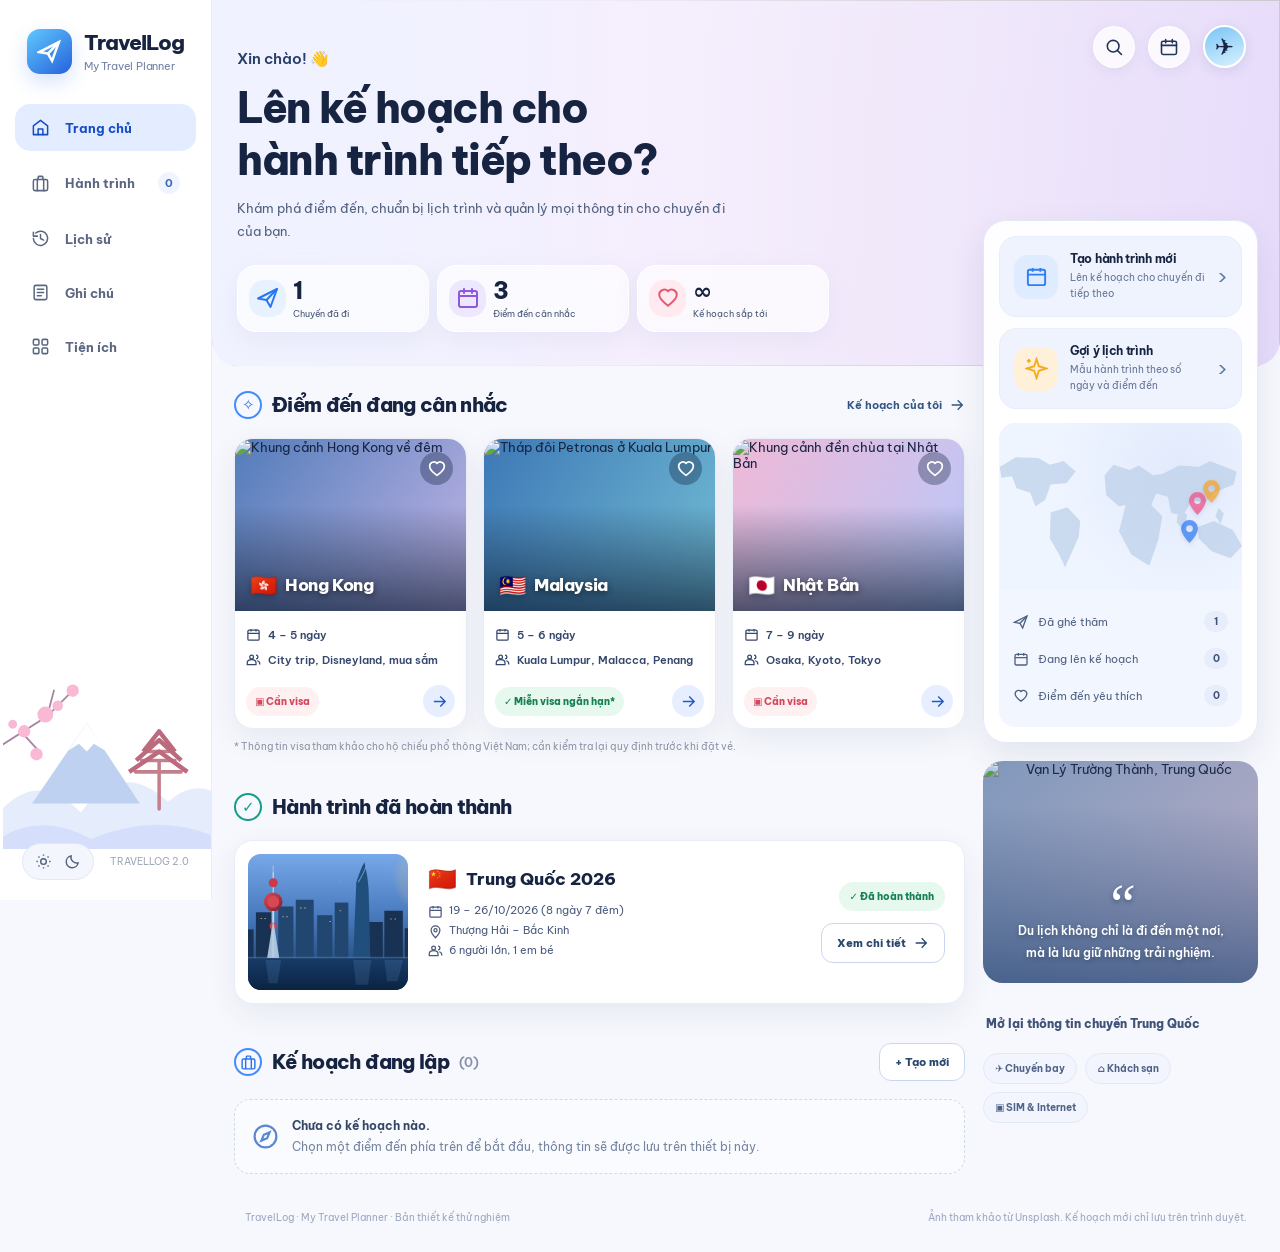
==== commit 811a1be1: "feat: match approved visual mockup with immersive travel overview" ====
--- a/index.html
+++ b/index.html
@@ -1,115 +1,205 @@
 <!doctype html>
 <html lang="vi">
 <head>
-<meta charset="utf-8">
-<meta name="viewport" content="width=device-width,initial-scale=1,viewport-fit=cover">
-<meta name="theme-color" content="#f6f8f9">
-<meta name="description" content="TravelLog — những chuyến đi đã qua và những hành trình sắp tới.">
-<link rel="icon" href="./icon.svg" type="image/svg+xml">
-<title>TravelLog · Hành trình của bạn</title>
-<style>
-:root{color-scheme:light;--bg:#f6f8f9;--paper:#fff;--paper-2:#f9fafb;--ink:#142635;--muted:#6f808c;--line:#e6ebee;--brand:#096d65;--brand-hi:#0c8a7c;--soft:#e4f2ef;--shadow:0 16px 45px rgba(21,39,50,.045);--radius:20px}
-*{box-sizing:border-box}html{scroll-behavior:smooth}body{margin:0;background:var(--bg);color:var(--ink);font-family:Inter,ui-sans-serif,system-ui,-apple-system,BlinkMacSystemFont,"Segoe UI",Arial,sans-serif;font-size:14px;-webkit-font-smoothing:antialiased}button,input,textarea{font:inherit}button{cursor:pointer}a{text-decoration:none;color:inherit}svg{display:block}button:focus-visible,a:focus-visible,input:focus-visible,textarea:focus-visible{outline:3px solid #5bb9a9;outline-offset:3px}
-.layout{display:grid;grid-template-columns:244px minmax(0,1fr);min-height:100vh}.sidebar{position:sticky;top:0;height:100vh;background:var(--paper);border-right:1px solid var(--line);padding:30px 16px 22px;display:flex;flex-direction:column;gap:30px;z-index:5}.brand{display:flex;align-items:center;gap:10px;padding:0 14px;font-size:21px;font-weight:850;letter-spacing:-.8px}.brand-logo{width:36px;height:36px;border-radius:12px;background:#0b756e;color:#fff;display:grid;place-items:center;box-shadow:0 8px 18px #096d6530}.brand-logo svg{width:20px;height:20px}.sidebar-label{padding:0 14px;color:#9ba7ac;font-size:10px;font-weight:800;letter-spacing:1.6px;text-transform:uppercase;margin:10px 0 8px}.nav-list{display:grid;gap:5px}.nav-item{display:flex;align-items:center;gap:12px;border-radius:12px;padding:12px 13px;color:#697985;font-weight:650;transition:.18s}.nav-item:hover{color:var(--ink);background:var(--paper-2)}.nav-item.active{background:var(--soft);color:#075f58}.nav-icon{width:20px;height:20px;display:grid;place-items:center;flex:none}.nav-icon svg{width:19px;height:19px;stroke:currentColor;stroke-width:1.8;fill:none;stroke-linecap:round;stroke-linejoin:round}.nav-item small{margin-left:auto;font-size:11px;background:#eef3f3;color:#517168;border-radius:20px;padding:3px 8px}.sidebar-bottom{margin-top:auto;border-top:1px solid var(--line);padding:18px 12px 0}.sidebar-bottom p{margin:9px 0 0;color:var(--muted);font-size:11px;line-height:1.7}.mini-tag{display:inline-flex;align-items:center;gap:6px;border-radius:30px;padding:6px 9px;background:#eff7f5;color:#0c7265;font-size:11px;font-weight:750}.mini-tag:before{content:"";width:6px;height:6px;border-radius:50%;background:#21ac86}
-.main{min-width:0}.topbar{height:83px;padding:0 5.2%;background:var(--paper);border-bottom:1px solid var(--line);display:flex;align-items:center;justify-content:space-between;gap:14px}.breadcrumb{font-size:13px;color:#84929a}.breadcrumb b{font-weight:750;color:var(--ink)}.top-actions{display:flex;align-items:center;gap:12px}.today{font-size:12px;color:var(--muted);font-weight:600}.icon-button{width:37px;height:37px;border:1px solid var(--line);border-radius:11px;background:var(--paper);display:grid;place-items:center;color:var(--ink)}.icon-button svg{width:19px;height:19px;stroke:currentColor;fill:none;stroke-width:1.9;stroke-linecap:round}.container{max-width:1440px;margin:0 auto;padding:33px 5.2% 55px}.eyebrow{font-size:11px;font-weight:850;letter-spacing:2px;text-transform:uppercase;color:var(--brand)}.page-title{font-weight:850;letter-spacing:-1.2px;font-size:clamp(26px,3.1vw,36px);line-height:1.18;margin:10px 0}.intro{color:var(--muted);font-size:14px;line-height:1.75;margin:0 0 24px}
-.hero{position:relative;isolation:isolate;overflow:hidden;min-height:276px;border-radius:23px;background:linear-gradient(114deg,#102d3c 2%,#14535b 57%,#1d726f 100%);color:#fff;display:flex;align-items:center;padding:33px 43px;box-shadow:0 18px 34px rgba(10,64,71,.1)}.hero:before{content:"";position:absolute;width:570px;height:570px;border-radius:50%;border:1px solid #ffffff24;right:-100px;top:-137px;box-shadow:0 0 0 52px #ffffff08,0 0 0 105px #ffffff06;z-index:-1}.hero-content{position:relative;z-index:2;max-width:500px}.hero-kicker{font-size:11px;letter-spacing:1.7px;font-weight:750;color:#8ce1cb;text-transform:uppercase}.hero h2{margin:10px 0 12px;font-size:clamp(28px,3.1vw,42px);line-height:1.13;letter-spacing:-1.4px;font-weight:850}.hero p{margin:0;color:#c9e4e2;line-height:1.8;max-width:420px}.primary-btn{display:inline-flex;align-items:center;justify-content:center;gap:9px;background:var(--brand);color:white;border:0;border-radius:11px;padding:12px 17px;font-weight:750;transition:.2s}.primary-btn:hover{background:var(--brand-hi);transform:translateY(-1px)}.hero .primary-btn{background:#fff;color:#145653;margin-top:20px}.hero .primary-btn:hover{background:#e7f6f2}.btn-arrow{font-size:17px}.hero-visual{position:absolute;right:24px;bottom:-10px;width:44%;height:100%;max-width:480px;pointer-events:none}.orbit-svg{width:100%;height:100%;overflow:visible}.ticket{position:absolute;background:#fff;color:#18333f;border-radius:12px;padding:11px 16px;box-shadow:0 15px 25px #002e3440;display:flex;align-items:center;gap:10px;font-size:12px;font-weight:800;white-space:nowrap}.ticket span{font-size:23px}.ticket small{display:block;font-size:9px;letter-spacing:1.4px;color:#7c939d;text-transform:uppercase;margin-bottom:2px}.ticket.hk{top:37px;right:16px;transform:rotate(8deg)}.ticket.my{top:118px;left:12%;transform:rotate(-9deg)}.ticket.jp{bottom:35px;right:32px;transform:rotate(5deg)}
-.stats{display:grid;grid-template-columns:repeat(3,minmax(0,1fr));gap:14px;margin:20px 0 36px}.stat{display:flex;gap:13px;align-items:center;background:var(--paper);border:1px solid var(--line);border-radius:15px;padding:17px 19px;min-width:0;box-shadow:var(--shadow)}.stat-ico{width:42px;height:42px;display:grid;place-items:center;flex:none;background:#ebf6f2;border-radius:11px;color:#13776a}.stat-ico svg{width:20px;height:20px;stroke:currentColor;stroke-width:2;fill:none}.stat b{display:block;font-size:22px;line-height:1.2;letter-spacing:-.6px}.stat span{font-size:11px;color:var(--muted);line-height:1.7}
-.section-head{display:flex;justify-content:space-between;align-items:end;gap:15px;margin-bottom:17px}.section-head h2{font-size:21px;letter-spacing:-.6px;margin:5px 0 0}.section-head p{margin:0;color:var(--muted);font-size:12px;line-height:1.65}.section-head .eyebrow{font-size:10px}.secondary-button{display:inline-flex;align-items:center;justify-content:center;gap:7px;background:var(--paper);color:var(--ink);border:1px solid var(--line);border-radius:10px;padding:10px 14px;font-size:12px;font-weight:750;white-space:nowrap}.secondary-button:hover{background:var(--soft);border-color:#b5d8d1}
-.dest-grid{display:grid;grid-template-columns:repeat(3,minmax(0,1fr));gap:17px}.dest-card{min-width:0;background:var(--paper);overflow:hidden;border:1px solid var(--line);border-radius:18px;box-shadow:var(--shadow);transition:.2s}.dest-card:hover{transform:translateY(-3px);box-shadow:0 21px 42px #182f4614}.scene{height:168px;position:relative;overflow:hidden}.scene svg{width:100%;height:100%;object-fit:cover}.scene.hk{background:linear-gradient(150deg,#476d93,#a3a9b7 60%,#f1b799)}.scene.my{background:linear-gradient(140deg,#217e7c,#63aca8 63%,#eecfa4)}.scene.jp{background:linear-gradient(145deg,#d1adaf,#efc3bd 68%,#f1d9cc)}.flag{position:absolute;top:14px;left:14px;background:#fff;border-radius:8px;width:37px;height:32px;display:grid;place-items:center;font-size:23px;box-shadow:0 5px 15px #1b3e3840}.scene-label{position:absolute;right:14px;top:15px;border:1px solid #ffffff80;border-radius:30px;background:#102c3970;color:#fff;backdrop-filter:blur(5px);padding:6px 10px;font-size:10px;font-weight:800}.dest-content{padding:18px}.dest-content h3{font-size:19px;margin:0 0 5px;letter-spacing:-.4px}.dest-content p{color:var(--muted);margin:0;min-height:42px;font-size:12px;line-height:1.75}.dest-bottom{margin-top:16px;padding-top:14px;border-top:1px solid var(--line);display:flex;justify-content:space-between;align-items:center;gap:9px}.days{font-size:11px;font-weight:750;color:#667c85}.card-action{border:0;background:transparent;color:var(--brand);font-weight:800;font-size:12px;padding:5px 0}.card-action:hover{text-decoration:underline}
-.below{display:grid;grid-template-columns:1.15fr .85fr;gap:18px;margin-top:36px}.panel{background:var(--paper);border:1px solid var(--line);border-radius:19px;padding:23px;min-width:0;box-shadow:var(--shadow)}.panel h2{font-size:20px;margin:3px 0 0;letter-spacing:-.5px}.panel-head{display:flex;align-items:center;justify-content:space-between;gap:10px;margin-bottom:18px}.empty{border:1px dashed #cbd9d8;border-radius:14px;background:var(--paper-2);padding:28px 16px;text-align:center}.empty-icon{display:grid;place-items:center;margin:auto auto 10px;width:42px;height:42px;border-radius:50%;background:var(--soft);font-size:20px}.empty h3{margin:0 0 7px;font-size:14px}.empty p{margin:0 auto 14px;max-width:340px;color:var(--muted);font-size:12px;line-height:1.7}.empty button{background:transparent;border:0;color:var(--brand);font-weight:800;font-size:12px}.archive{border-radius:15px;overflow:hidden;background:#f1f4f2;border:1px solid var(--line)}.archive-art{background:linear-gradient(110deg,#597e86,#7ba6a1);height:112px;position:relative;overflow:hidden}.archive-art svg{height:100%;width:100%}.archive-body{padding:16px}.archive-top{display:flex;align-items:center;justify-content:space-between;gap:9px}.archive-top h3{margin:0;font-size:17px;letter-spacing:-.3px}.completed{display:inline-flex;gap:5px;align-items:center;padding:6px 9px;border-radius:20px;color:#067c59;background:#d6f1e4;font-size:10px;font-weight:800}.archive-body p{color:#637886;font-size:12px;line-height:1.75;margin:7px 0 12px}.archive-link{display:inline-flex;gap:5px;align-items:center;font-size:12px;color:#0b6f64;font-weight:800}.archive-link:hover{text-decoration:underline}
-.plan-list{display:grid;gap:10px}.plan-item{display:flex;gap:12px;align-items:center;border:1px solid var(--line);border-radius:13px;padding:14px}.plan-mark{flex:none;width:38px;height:38px;border-radius:11px;display:grid;place-items:center;background:var(--soft);font-size:20px}.plan-text{min-width:0;flex:1}.plan-text b{display:block;font-size:13px;overflow-wrap:anywhere}.plan-text small{color:var(--muted);display:block;margin-top:5px;line-height:1.5}.remove-btn{flex:none;border:0;background:transparent;color:#9ca5ac;padding:8px;font-size:17px}.remove-btn:hover{color:#bb514f}.footer{font-size:11px;color:#9ba6ad;display:flex;justify-content:space-between;gap:15px;margin-top:34px}
-dialog{border:0;border-radius:20px;max-width:min(92vw,475px);width:100%;padding:0;background:var(--paper);color:var(--ink);box-shadow:0 25px 100px #081d2b55}dialog::backdrop{background:rgba(8,29,40,.6);backdrop-filter:blur(3px)}.dialog-inner{padding:27px}.dialog-top{display:flex;justify-content:space-between;align-items:start;gap:10px}.dialog-top h2{font-size:23px;margin:5px 0 7px;letter-spacing:-.7px}.dialog-top p{margin:0;color:var(--muted);font-size:12px;line-height:1.6}.x-btn{border:0;background:var(--paper-2);width:32px;height:32px;border-radius:9px;font-size:20px;color:var(--muted)}.form-grid{display:grid;grid-template-columns:1fr 1fr;gap:14px;margin:25px 0 18px}.field{display:grid;gap:7px}.field.wide{grid-column:1/-1}.field label{font-weight:750;font-size:12px}.field input,.field textarea{min-width:0;width:100%;border:1px solid var(--line);border-radius:10px;background:var(--paper-2);padding:11px 12px;color:var(--ink);outline:0}.field input:focus,.field textarea:focus{border-color:#41a69b;box-shadow:0 0 0 3px #41a69b22}.field textarea{min-height:70px;resize:vertical}.dialog-actions{display:flex;justify-content:space-between;align-items:center;gap:9px}.form-help{font-size:10px;line-height:1.5;color:var(--muted);max-width:225px}
-.mobile-nav{display:none}
-[data-theme="dark"]{color-scheme:dark;--bg:#101b25;--paper:#172632;--paper-2:#1c303c;--ink:#edf7f5;--muted:#a2b4bf;--line:#2c414d;--brand:#65b9a8;--brand-hi:#489e92;--soft:#244b4a;--shadow:0 14px 40px #0000000b}
-[data-theme="dark"] .sidebar .brand-logo{background:#1c8477}[data-theme="dark"] .stat-ico{background:var(--soft);color:#92cfc3}[data-theme="dark"] .mini-tag{background:var(--soft);color:#a3e1cf}[data-theme="dark"] .nav-item.active{background:var(--soft);color:#9ae4d8}[data-theme="dark"] .nav-item small{background:#244b4a;color:#c9e5df}[data-theme="dark"] .archive{background:var(--paper-2)}[data-theme="dark"] .archive-body p{color:var(--muted)}[data-theme="dark"] .completed{background:#255a4c;color:#bbf2d6}[data-theme="dark"] .archive-link{color:#78dbcb}[data-theme="dark"] .card-action{color:#79d8c8}[data-theme="dark"] .hero .primary-btn{color:#145653}[data-theme="dark"] .empty button{color:#79d8c8}
-@media(max-width:1180px){.layout{grid-template-columns:210px minmax(0,1fr)}.sidebar{padding-left:10px;padding-right:10px}.container{padding:27px 4.2% 45px}.topbar{padding:0 4.2%}.hero-visual{width:42%}.ticket.my{left:0}}@media(max-width:950px){.dest-grid{gap:10px}.dest-content{padding:14px}.dest-content h3{font-size:16px}.scene{height:140px}.hero-visual{opacity:.75;right:-5%}.ticket{padding:8px;font-size:10px}.ticket span{font-size:18px}.below{grid-template-columns:1fr}}@media(max-width:760px){.layout{display:block}.sidebar{display:none}.topbar{height:62px;padding:0 19px}.container{padding:25px 17px 95px}.today{display:none}.page-title{font-size:27px}.intro{font-size:13px}.hero{padding:28px 23px;min-height:295px;align-items:start}.hero h2{font-size:31px;max-width:330px}.hero p{max-width:285px;font-size:12px}.hero-visual{width:57%;opacity:.35;right:-17%;bottom:-25px}.ticket{display:none}.stats{gap:8px;margin:13px 0 30px}.stat{padding:13px 10px;gap:8px}.stat-ico{width:32px;height:32px;border-radius:9px}.stat-ico svg{width:15px;height:15px}.stat b{font-size:20px}.stat span{font-size:10px}.dest-grid{grid-template-columns:1fr;gap:13px}.dest-card{display:grid;grid-template-columns:39% 1fr;align-items:stretch}.scene{height:100%;min-height:160px}.scene svg{height:100%;min-height:160px}.dest-content{padding:16px 14px}.dest-content p{min-height:0}.dest-bottom{margin-top:10px;padding-top:10px}.section-head h2{font-size:19px}.below{margin-top:28px}.panel{padding:17px}.mobile-nav{position:fixed;bottom:0;left:0;right:0;height:68px;background:var(--paper);border-top:1px solid var(--line);display:flex;align-items:stretch;justify-content:space-around;z-index:9;padding-bottom:env(safe-area-inset-bottom)}.mobile-nav a{flex:1;display:flex;flex-direction:column;align-items:center;justify-content:center;gap:3px;font-size:10px;color:var(--muted);font-weight:700}.mobile-nav a.active{color:var(--brand)}.mobile-nav svg{height:20px;width:20px;stroke:currentColor;stroke-width:1.8;fill:none}.footer{margin-top:22px;display:block;line-height:1.8}}@media(max-width:390px){.hero h2{font-size:28px}.dest-card{grid-template-columns:34% 1fr}.dest-content p{font-size:11px}.scene-label{display:none}.stat{gap:6px}.stat-ico{display:none}.form-grid{grid-template-columns:1fr}.field.wide{grid-column:auto}.dialog-actions{align-items:stretch;flex-direction:column-reverse}.dialog-actions .primary-btn{width:100%}}
-@media(prefers-reduced-motion:reduce){*{scroll-behavior:auto!important;transition:none!important}}
-</style>
+  <meta charset="utf-8">
+  <meta name="viewport" content="width=device-width,initial-scale=1,viewport-fit=cover">
+  <meta name="theme-color" content="#f7f8fd">
+  <meta name="description" content="TravelLog — lên kế hoạch cho Hong Kong, Malaysia, Nhật Bản và lưu lại chuyến Trung Quốc 2026.">
+  <link rel="icon" href="./icon.svg" type="image/svg+xml">
+  <link rel="stylesheet" href="./travel-home.css">
+  <title>TravelLog · My Travel Planner</title>
 </head>
 <body>
-<div class="layout">
+<svg xmlns="http://www.w3.org/2000/svg" aria-hidden="true" width="0" height="0" style="position:absolute;overflow:hidden">
+  <symbol id="i-plane" viewBox="0 0 24 24"><path d="M2 12.5 21 3l-6.5 18-4-7-8.5-1.5Z"/><path d="m10.5 14 10.5-11"/></symbol>
+  <symbol id="i-home" viewBox="0 0 24 24"><path d="m3 10 9-7 9 7v11H3Z"/><path d="M9 21v-7h6v7"/></symbol>
+  <symbol id="i-suitcase" viewBox="0 0 24 24"><rect x="3" y="7" width="18" height="14" rx="2"/><path d="M9 7V4a1 1 0 0 1 1-1h4a1 1 0 0 1 1 1v3M8 7v14M16 7v14"/></symbol>
+  <symbol id="i-history" viewBox="0 0 24 24"><path d="M3 12a9 9 0 1 0 3-7M3 4v5h5"/><path d="M12 7v5l4 2"/></symbol>
+  <symbol id="i-note" viewBox="0 0 24 24"><rect x="4" y="3" width="16" height="18" rx="2"/><path d="M8 8h8M8 12h8M8 16h5"/></symbol>
+  <symbol id="i-grid" viewBox="0 0 24 24"><rect x="3" y="3" width="7" height="7" rx="1.5"/><rect x="14" y="3" width="7" height="7" rx="1.5"/><rect x="3" y="14" width="7" height="7" rx="1.5"/><rect x="14" y="14" width="7" height="7" rx="1.5"/></symbol>
+  <symbol id="i-sun" viewBox="0 0 24 24"><circle cx="12" cy="12" r="4"/><path d="M12 2v2M12 20v2M4.9 4.9l1.4 1.4M17.7 17.7l1.4 1.4M2 12h2M20 12h2M4.9 19.1l1.4-1.4M17.7 6.3l1.4-1.4"/></symbol>
+  <symbol id="i-moon" viewBox="0 0 24 24"><path d="M20 14a8.4 8.4 0 0 1-10-10A8.5 8.5 0 1 0 20 14Z"/></symbol>
+  <symbol id="i-search" viewBox="0 0 24 24"><circle cx="11" cy="11" r="7"/><path d="m16 16 5 5"/></symbol>
+  <symbol id="i-bell" viewBox="0 0 24 24"><path d="M18 8a6 6 0 0 0-12 0c0 7-3 8-3 10h18c0-2-3-3-3-10ZM10 22h4"/></symbol>
+  <symbol id="i-calendar" viewBox="0 0 24 24"><rect x="3" y="5" width="18" height="16" rx="2"/><path d="M8 3v4M16 3v4M3 10h18"/></symbol>
+  <symbol id="i-users" viewBox="0 0 24 24"><circle cx="9" cy="8" r="3"/><path d="M2 20v-3c0-3 3-5 7-5s7 2 7 5v3ZM16 5a3 3 0 0 1 0 6M18 14c3 .5 4 2 4 5v1"/></symbol>
+  <symbol id="i-heart" viewBox="0 0 24 24"><path d="M20.8 8.6c0 4.1-6.3 9.3-8.8 11.1-2.5-1.8-8.8-7-8.8-11.1a5.1 5.1 0 0 1 8.8-3.4 5.1 5.1 0 0 1 8.8 3.4Z"/></symbol>
+  <symbol id="i-map" viewBox="0 0 24 24"><path d="m3 6 6-3 6 3 6-3v15l-6 3-6-3-6 3Z"/><path d="M9 3v15M15 6v15"/></symbol>
+  <symbol id="i-arrow" viewBox="0 0 24 24"><path d="M4 12h16m-7-7 7 7-7 7"/></symbol>
+  <symbol id="i-check" viewBox="0 0 24 24"><path d="m5 12 5 5L20 7"/></symbol>
+  <symbol id="i-pin" viewBox="0 0 24 24"><path d="M12 22S5 15 5 10a7 7 0 0 1 14 0c0 5-7 12-7 12Z"/><circle cx="12" cy="10" r="2.5"/></symbol>
+  <symbol id="i-spark" viewBox="0 0 24 24"><path d="m12 2 2.4 7.6L22 12l-7.6 2.4L12 22l-2.4-7.6L2 12l7.6-2.4ZM4 2v4M2 4h4"/></symbol>
+  <symbol id="i-compass" viewBox="0 0 24 24"><circle cx="12" cy="12" r="9"/><path d="m15.4 8.6-2 4.8-4.8 2 2-4.8Z"/></symbol>
+</svg>
+<div class="app">
 <aside class="sidebar" aria-label="Điều hướng chính">
-<a class="brand" href="./index.html"><span class="brand-logo"><svg viewBox="0 0 24 24" fill="none" stroke="currentColor" stroke-width="2"><path d="m3 13 17-9-6 17-3-7-8-1Z"/><path d="m11 14 9-10"/></svg></span>TravelLog</a>
-<div><div class="sidebar-label">Không gian của bạn</div><nav class="nav-list">
-<a href="#top" class="nav-item active"><span class="nav-icon"><svg viewBox="0 0 24 24"><rect x="3" y="3" width="8" height="8" rx="2"/><rect x="13" y="3" width="8" height="8" rx="2"/><rect x="3" y="13" width="8" height="8" rx="2"/><rect x="13" y="13" width="8" height="8" rx="2"/></svg></span>Tổng quan</a>
-<a href="#ideas" class="nav-item"><span class="nav-icon"><svg viewBox="0 0 24 24"><path d="M12 22s7-6 7-13a7 7 0 1 0-14 0c0 7 7 13 7 13Z"/><circle cx="12" cy="9" r="2"/></svg></span>Điểm đến cân nhắc<small>3</small></a>
-<a href="#plans" class="nav-item"><span class="nav-icon"><svg viewBox="0 0 24 24"><path d="M4 5h16v15H4zM8 3v4M16 3v4M4 10h16"/></svg></span>Kế hoạch của tôi</a>
-<a href="#history" class="nav-item"><span class="nav-icon"><svg viewBox="0 0 24 24"><circle cx="12" cy="12" r="9"/><path d="M12 7v5l4 3"/></svg></span>Lịch sử chuyến đi<small>1</small></a>
-</nav></div>
-<div><div class="sidebar-label">Chuyến Trung Quốc 2026</div><nav class="nav-list">
-<a href="./china-2026.html" class="nav-item"><span class="nav-icon"><svg viewBox="0 0 24 24"><path d="M4 4h16v16H4zM8 8h8M8 12h8M8 16h5"/></svg></span>Xem lại hành trình</a>
-<a href="./flights/" class="nav-item"><span class="nav-icon"><svg viewBox="0 0 24 24"><path d="m3 13 17-9-6 17-3-7-8-1Z"/></svg></span>Dữ liệu chuyến bay</a>
-<a href="./hotels/" class="nav-item"><span class="nav-icon"><svg viewBox="0 0 24 24"><path d="M4 21V5l8-3 8 3v16M4 21h16M9 21v-6h6v6"/></svg></span>Lưu trú đã lưu</a>
-</nav></div>
-<div class="sidebar-bottom"><span class="mini-tag">Thiết kế thử nghiệm</span><p>Bản xem trước chưa thay đổi trang TravelLog đang hoạt động.</p></div>
+  <a class="brand" href="#top"><span class="brand-mark"><svg viewBox="0 0 24 24" fill="none" stroke="currentColor" stroke-width="2.4"><use href="#i-plane"/></svg></span><span><strong>TravelLog</strong><small>My Travel Planner</small></span></a>
+  <nav class="side-nav">
+    <a href="#top" class="nav-link active"><svg><use href="#i-home"/></svg>Trang chủ</a>
+    <a href="#plans" class="nav-link"><svg><use href="#i-suitcase"/></svg>Hành trình <span class="count" id="sidebar-plan-count">0</span></a>
+    <a href="#history" class="nav-link"><svg><use href="#i-history"/></svg>Lịch sử</a>
+    <a href="#notes" class="nav-link"><svg><use href="#i-note"/></svg>Ghi chú</a>
+    <a href="#tools" class="nav-link"><svg><use href="#i-grid"/></svg>Tiện ích</a>
+  </nav>
+  <div class="sidebar-decoration" aria-hidden="true">
+    <svg viewBox="0 0 238 190" xmlns="http://www.w3.org/2000/svg">
+      <path d="M-7 152q45-54 95-3 46-62 99-12 36-32 70 2V190H-7Z" fill="#e3eafc"/>
+      <path d="m33 139 62-91 60 91Z" fill="#b8cdef"/><path d="m74 79 21-31 21 31-13-8-8 9-9-9Z" fill="#fff"/>
+      <path d="M-4 179q45-31 104 0 77-32 146 0v20H-4Z" fill="#d1dcfb"/>
+      <path d="M177 145V90M150 103h52M157 90h38M164 80h24" stroke="#bf727f" stroke-width="4" stroke-linecap="round"/>
+      <path d="m143 103 34-23 32 23M151 90l26-23 25 23M159 80l18-23 18 23" stroke="#b45b70" stroke-width="5" fill="none" stroke-linejoin="round"/>
+      <g stroke="#9e7699" stroke-width="2" fill="none"><path d="M-5 75 50 40 79 11M21 58l22 24M50 40l8-30M-5 70l-4-36"/></g>
+      <g fill="#f9b2d1"><circle cx="24" cy="57" r="7"/><circle cx="48" cy="38" r="9"/><circle cx="62" cy="28" r="6"/><circle cx="38" cy="83" r="7"/><circle cx="79" cy="11" r="7"/><circle cx="11" cy="49" r="5"/></g>
+    </svg>
+  </div>
+  <div class="sidebar-foot"><button class="theme-btn" data-toggle-theme title="Đổi giao diện sáng/tối"><svg><use href="#i-sun"/></svg><svg><use href="#i-moon"/></svg></button><span class="small-print">TRAVELLOG 2.0</span></div>
 </aside>
 <div class="main">
-<header class="topbar"><div class="breadcrumb"><b>Hành trình của tôi</b> <span style="margin:0 8px;color:#bbc5ca">/</span> Tổng quan</div><div class="top-actions"><span class="today" id="current-date"></span><button class="icon-button" id="theme-toggle" aria-label="Đổi giao diện sáng tối" title="Đổi giao diện"><svg viewBox="0 0 24 24"><path d="M20 14a8 8 0 0 1-10-10A8 8 0 1 0 20 14Z"/></svg></button><button type="button" class="primary-btn" data-new-plan>+ <span class="desktop-create">Tạo kế hoạch</span></button></div></header>
-<main id="top" class="container">
-<div class="eyebrow">Personal travel space · 2026</div><h1 class="page-title">Hành trình của bạn, theo cách của bạn.</h1>
-<p class="intro">Một nơi để lưu lại những chuyến đi đáng nhớ và bắt đầu lên kế hoạch cho điểm đến tiếp theo.</p>
-<section class="hero" aria-label="Khởi đầu hành trình mới"><div class="hero-content"><div class="hero-kicker">✦ Hành trình tiếp theo</div><h2>Thế giới vẫn còn<br>nhiều điều để khám phá.</h2><p>Hong Kong, Malaysia hay Nhật Bản? Cùng biến những ý tưởng du lịch thành một kế hoạch thật rõ ràng.</p><a class="primary-btn" href="#ideas">Khám phá điểm đến <span class="btn-arrow">↗</span></a></div><div class="hero-visual" aria-hidden="true">
-<svg class="orbit-svg" viewBox="0 0 440 290"><circle cx="220" cy="152" r="117" fill="none" stroke="#ffffff30" stroke-width="1"/><circle cx="220" cy="152" r="81" fill="none" stroke="#ffffff40" stroke-width="1" stroke-dasharray="3 7"/><path d="M58 210 Q160 25 320 100 T410 215" fill="none" stroke="#ffffffa0" stroke-width="2" stroke-linecap="round" stroke-dasharray="7 9"/><circle cx="72" cy="188" r="6" fill="#baf8dc"/><circle cx="338" cy="111" r="6" fill="#baf8dc"/><path d="m196 112 86-46-27 66-19-27-40 7Z" fill="#b9f6e0" opacity=".95"/><path d="m236 105 46-39" fill="none" stroke="#205762" stroke-width="2"/></svg>
-<div class="ticket hk"><span>🇭🇰</span><div><small>Destination 01</small>HONG KONG</div></div><div class="ticket my"><span>🇲🇾</span><div><small>Destination 02</small>MALAYSIA</div></div><div class="ticket jp"><span>🇯🇵</span><div><small>Destination 03</small>JAPAN</div></div>
-</div></section>
-<div class="stats" aria-label="Tổng quan">
-<div class="stat"><div class="stat-ico"><svg viewBox="0 0 24 24"><path d="m5 13 4 4L19 7"/></svg></div><div><b>1</b><span>Chuyến đã hoàn thành</span></div></div>
-<div class="stat"><div class="stat-ico"><svg viewBox="0 0 24 24"><path d="M12 22s7-6 7-13a7 7 0 1 0-14 0c0 7 7 13 7 13Z"/><circle cx="12" cy="9" r="2"/></svg></div><div><b>3</b><span>Điểm đến đang cân nhắc</span></div></div>
-<div class="stat"><div class="stat-ico"><svg viewBox="0 0 24 24"><path d="M4 5h16v15H4zM8 3v4M16 3v4M4 10h16"/></svg></div><div><b id="count-plans">0</b><span>Kế hoạch đang lập</span></div></div>
+  <div class="topbar">
+    <button type="button" class="top-icon" id="search-toggle" aria-label="Tìm kiếm điểm đến" aria-expanded="false"><svg><use href="#i-search"/></svg></button>
+    <button type="button" class="top-icon" id="new-trip-shortcut" aria-label="Tạo hành trình mới"><svg><use href="#i-calendar"/></svg></button>
+    <span class="avatar" aria-hidden="true">✈️</span>
+  </div>
+  <div class="search-box" id="search-box" hidden><svg style="width:18px;height:18px;stroke:#6b7f9d;fill:none;stroke-width:2"><use href="#i-search"/></svg><input type="search" id="search-input" placeholder="Tìm Hong Kong, Malaysia, Nhật Bản..." aria-label="Tìm điểm đến"><button type="button" id="search-close" aria-label="Đóng tìm kiếm">×</button></div>
+  <header class="hero" id="top">
+    <img class="hero-image" src="https://images.unsplash.com/photo-1578665546766-353296fde16c?auto=format&fit=crop&w=1800&q=80" alt="" fetchpriority="high">
+    <div class="hero-copy">
+      <p class="hello">Xin chào! 👋</p>
+      <h1>Lên kế hoạch cho<br>hành trình tiếp theo?</h1>
+      <p class="hero-desc">Khám phá điểm đến, chuẩn bị lịch trình và quản lý mọi thông tin cho chuyến đi của bạn.</p>
+      <div class="hero-stats">
+        <div class="hero-stat"><span class="stat-icon"><svg><use href="#i-plane"/></svg></span><span class="stat-info"><b>1</b><small>Chuyến đã đi</small></span></div>
+        <div class="hero-stat"><span class="stat-icon violet"><svg><use href="#i-calendar"/></svg></span><span class="stat-info"><b>3</b><small>Điểm đến cân nhắc</small></span></div>
+        <div class="hero-stat"><span class="stat-icon pink"><svg><use href="#i-heart"/></svg></span><span class="stat-info"><b>∞</b><small>Kế hoạch sắp tới</small></span></div>
+      </div>
+    </div>
+  </header>
+  <div class="body-grid">
+  <div class="primary-column">
+    <section class="section" id="destinations">
+      <div class="section-head"><h2 class="section-title"><span class="symbol">✧</span> Điểm đến đang cân nhắc</h2><a href="#plans" class="simple-link">Kế hoạch của tôi <svg><use href="#i-arrow"/></svg></a></div>
+      <div class="destinations" id="destination-cards">
+        <article class="destination" data-searchable="hong kong hồng kông city trip disneyland mua sắm">
+          <div class="photo hongkong">
+            <img src="https://images.unsplash.com/photo-1536599018102-9f803c140fc1?auto=format&fit=crop&w=900&q=85" alt="Khung cảnh Hong Kong về đêm" loading="lazy">
+            <button type="button" class="favorite" data-favorite="hongkong" aria-label="Yêu thích Hong Kong" aria-pressed="false" title="Thêm vào yêu thích"><svg><use href="#i-heart"/></svg></button>
+            <div class="photo-bottom"><span class="flag">🇭🇰</span><h3>Hong Kong</h3></div>
+          </div>
+          <div class="destination-detail">
+            <div class="detail-row"><svg><use href="#i-calendar"/></svg><span>4 – 5 ngày</span></div>
+            <div class="detail-row"><svg><use href="#i-users"/></svg><span>City trip, Disneyland, mua sắm</span></div>
+            <div class="destination-foot"><span class="visa required">▣ Cần visa</span><button class="round-arrow" type="button" data-plan="Hong Kong" aria-label="Lên kế hoạch Hong Kong"><svg><use href="#i-arrow"/></svg></button></div>
+          </div>
+        </article>
+        <article class="destination" data-searchable="malaysia mã lai kuala lumpur malacca penang ẩm thực">
+          <div class="photo malaysia">
+            <img src="https://images.unsplash.com/photo-1596422846543-75c6fc197f07?auto=format&fit=crop&w=900&q=85" alt="Tháp đôi Petronas ở Kuala Lumpur" loading="lazy">
+            <button type="button" class="favorite" data-favorite="malaysia" aria-label="Yêu thích Malaysia" aria-pressed="false" title="Thêm vào yêu thích"><svg><use href="#i-heart"/></svg></button>
+            <div class="photo-bottom"><span class="flag">🇲🇾</span><h3>Malaysia</h3></div>
+          </div>
+          <div class="destination-detail">
+            <div class="detail-row"><svg><use href="#i-calendar"/></svg><span>5 – 6 ngày</span></div>
+            <div class="detail-row"><svg><use href="#i-users"/></svg><span>Kuala Lumpur, Malacca, Penang</span></div>
+            <div class="destination-foot"><span class="visa free">✓ Miễn visa ngắn hạn*</span><button class="round-arrow" type="button" data-plan="Malaysia" aria-label="Lên kế hoạch Malaysia"><svg><use href="#i-arrow"/></svg></button></div>
+          </div>
+        </article>
+        <article class="destination" data-searchable="nhật bản japan kyoto osaka tokyo núi phú sĩ hoa anh đào">
+          <div class="photo japan">
+            <img src="https://images.unsplash.com/photo-1493976040374-85c8e12f0c0e?auto=format&fit=crop&w=900&q=85" alt="Khung cảnh đền chùa tại Nhật Bản" loading="lazy">
+            <button type="button" class="favorite" data-favorite="japan" aria-label="Yêu thích Nhật Bản" aria-pressed="false" title="Thêm vào yêu thích"><svg><use href="#i-heart"/></svg></button>
+            <div class="photo-bottom"><span class="flag">🇯🇵</span><h3>Nhật Bản</h3></div>
+          </div>
+          <div class="destination-detail">
+            <div class="detail-row"><svg><use href="#i-calendar"/></svg><span>7 – 9 ngày</span></div>
+            <div class="detail-row"><svg><use href="#i-users"/></svg><span>Osaka, Kyoto, Tokyo</span></div>
+            <div class="destination-foot"><span class="visa required">▣ Cần visa</span><button class="round-arrow" type="button" data-plan="Nhật Bản" aria-label="Lên kế hoạch Nhật Bản"><svg><use href="#i-arrow"/></svg></button></div>
+          </div>
+        </article>
+      </div>
+      <div class="search-empty" id="no-results" hidden>Không tìm thấy điểm đến phù hợp. Bạn vẫn có thể tạo kế hoạch mới với điểm đến khác.</div>
+      <div class="hint">* Thông tin visa tham khảo cho hộ chiếu phổ thông Việt Nam; cần kiểm tra lại quy định trước khi đặt vé.</div>
+    </section>
+    <section class="section" id="history">
+      <div class="section-head"><h2 class="section-title"><span class="symbol check">✓</span> Hành trình đã hoàn thành</h2></div>
+      <article class="archive">
+        <div class="archive-photo"><img src="./assets/china-hero.svg" alt="Minh họa chuyến đi Trung Quốc" loading="lazy"></div>
+        <div class="archive-content">
+          <div class="archive-title"><span class="flag">🇨🇳</span> Trung Quốc 2026</div>
+          <div class="archive-meta"><span><svg><use href="#i-calendar"/></svg>19 – 26/10/2026 (8 ngày 7 đêm)</span><span><svg><use href="#i-pin"/></svg>Thượng Hải – Bắc Kinh</span><span><svg><use href="#i-users"/></svg>6 người lớn, 1 em bé</span></div>
+        </div>
+        <div class="archive-actions"><span class="completed">✓ Đã hoàn thành</span><a href="./china-2026.html" class="outline-btn">Xem chi tiết <svg><use href="#i-arrow"/></svg></a></div>
+      </article>
+    </section>
+    <section class="section" id="plans">
+      <div class="section-head"><h2 class="section-title"><span class="symbol"><svg style="width:17px;height:17px;stroke:currentColor;fill:none;stroke-width:2"><use href="#i-suitcase"/></svg></span> Kế hoạch đang lập <span id="plan-counter" style="color:#8490a9;font-size:13px;font-weight:600">(0)</span></h2><button class="outline-btn" type="button" data-new-trip>+ Tạo mới</button></div>
+      <div class="empty-plans" id="empty-plans"><svg><use href="#i-compass"/></svg><div><b>Chưa có kế hoạch nào.</b><br>Chọn một điểm đến phía trên để bắt đầu, thông tin sẽ được lưu trên thiết bị này.</div></div>
+      <div class="plan-list" id="plan-list" aria-live="polite"></div>
+    </section>
+  </div>
+  <aside class="right-rail" id="tools">
+    <div class="side-panel">
+      <div class="action-list">
+        <button type="button" class="action" data-new-trip><span class="action-icon"><svg><use href="#i-calendar"/></svg></span><span class="action-copy"><b>Tạo hành trình mới</b><small>Lên kế hoạch cho chuyến đi tiếp theo</small></span><span class="action-chevron">›</span></button>
+        <button type="button" class="action" id="idea-trigger"><span class="action-icon spark"><svg><use href="#i-spark"/></svg></span><span class="action-copy"><b>Gợi ý lịch trình</b><small>Mẫu hành trình theo số ngày và điểm đến</small></span><span class="action-chevron">›</span></button>
+      </div>
+      <div class="map-card" aria-label="Bản đồ minh họa các điểm đến châu Á">
+        <div class="map-canvas">
+          <svg viewBox="0 0 320 170" role="img" aria-label="Bản đồ thế giới cách điệu">
+            <path d="M1 33 22 20 52 21 67 30 85 25 101 39 89 54 68 56 61 76 48 85 41 67 23 61 17 45 3 47Z"/>
+            <path d="m68 93 22-7 17 18-2 21-18 40-8-17-12-21z"/>
+            <path d="m139 44 12-14 21 7 12-6 19 13 13-2 21-11 26 2 15-8 35 14-4 17-26 11-12 13-17-3-11 19-16-2-5-22-15-4-9 21-24-8-16 4-17-15z"/>
+            <path d="m167 82 30-3 18 19-5 30-12 35-24-15-16-30z"/>
+            <path d="m262 112 21-8 25 12 12 21-15 16-25-9-17-17z"/>
+            <path d="m236 88 12 8-5 20-9-10zM289 87l7 7-4 14-7-10z"/>
+          </svg>
+          <span class="map-pin hk"><svg viewBox="0 0 20 27"><path d="M10 0a10 10 0 0 0-10 10c0 7 10 17 10 17s10-10 10-17A10 10 0 0 0 10 0Zm0 14a4 4 0 1 1 0-8 4 4 0 0 1 0 8Z"/></svg></span>
+          <span class="map-pin my"><svg viewBox="0 0 20 27"><path d="M10 0a10 10 0 0 0-10 10c0 7 10 17 10 17s10-10 10-17A10 10 0 0 0 10 0Zm0 14a4 4 0 1 1 0-8 4 4 0 0 1 0 8Z"/></svg></span>
+          <span class="map-pin jp"><svg viewBox="0 0 20 27"><path d="M10 0a10 10 0 0 0-10 10c0 7 10 17 10 17s10-10 10-17A10 10 0 0 0 10 0Zm0 14a4 4 0 1 1 0-8 4 4 0 0 1 0 8Z"/></svg></span>
+        </div>
+        <div class="map-counts">
+          <div class="count-row"><svg><use href="#i-plane"/></svg> Đã ghé thăm <b>1</b></div>
+          <div class="count-row"><svg><use href="#i-calendar"/></svg> Đang lên kế hoạch <b id="rail-plan-count">0</b></div>
+          <div class="count-row"><svg><use href="#i-heart"/></svg> Điểm đến yêu thích <b id="fav-count">0</b></div>
+        </div>
+      </div>
+    </div>
+    <div class="quote"><img src="https://images.unsplash.com/photo-1508804185872-d7badad00f7d?auto=format&fit=crop&w=800&q=82" alt="Vạn Lý Trường Thành, Trung Quốc" loading="lazy"><p>Du lịch không chỉ là đi đến một nơi, mà là lưu giữ những trải nghiệm.</p></div>
+    <div class="rail-heading" id="notes">Mở lại thông tin chuyến Trung Quốc</div>
+    <div class="rail-shortcuts"><a href="./flights/">✈ Chuyến bay</a><a href="./hotels/">⌂ Khách sạn</a><a href="./sim/">▣ SIM & Internet</a></div>
+  </aside>
+  </div>
+  <footer class="footer"><span>TravelLog · My Travel Planner · Bản thiết kế thử nghiệm</span><span>Ảnh tham khảo từ <a href="https://unsplash.com/" target="_blank" rel="noopener noreferrer">Unsplash</a>. Kế hoạch mới chỉ lưu trên trình duyệt.</span></footer>
 </div>
-<section id="ideas"><div class="section-head"><div><div class="eyebrow">Next destinations</div><h2>Bạn muốn đi đâu tiếp theo?</h2></div><p>Ba điểm đến trong danh sách mong muốn</p></div>
-<div class="dest-grid">
-<article class="dest-card"><div class="scene hk"><span class="flag" aria-label="Cờ Hong Kong">🇭🇰</span><span class="scene-label">CITY ESCAPE</span><svg viewBox="0 0 400 200" preserveAspectRatio="xMidYMid slice" aria-hidden="true"><defs><linearGradient id="hkSky" x1="0" y1="0" x2="0" y2="1"><stop stop-color="#5d7a9b"/><stop offset=".65" stop-color="#9a9db0"/><stop offset="1" stop-color="#f1baa3"/></linearGradient></defs><rect width="400" height="200" fill="url(#hkSky)"/><circle cx="299" cy="55" r="28" fill="#ffe3be" opacity=".85"/><path d="M0 123Q95 80 174 118T400 91V170H0Z" fill="#526e83" opacity=".55"/><path d="M0 160V98h16v62M20 160V115h27V92h12v68M66 160V72h21v88M90 160V103h19v57M117 160V54h22v106M127 54V28M145 160V91h15v69M166 160V116h18v44M193 160V61h25v99M205 61V30M224 160V98h30v62M264 160V40h14v120M271 40V15M286 160V75h22v85M319 160V91h20v69M348 160V64h24v96M380 160V110h20v50" fill="#344d69"/><g fill="#ffdab2" opacity=".7"><path d="M70 82h4v8h-4zM79 82h4v8h-4zM122 67h4v8h-4zM132 79h4v8h-4zM198 74h4v8h-4zM207 87h4v8h-4zM266 54h3v6h-3zM272 70h3v6h-3zM353 75h4v8h-4zM362 92h4v8h-4z"/></g><path d="M0 160H400V200H0Z" fill="#56839a"/><path d="M0 171Q50 176 96 172T200 173T305 171T400 174M0 188Q65 191 134 186T278 190T400 187" fill="none" stroke="#f7d0b9" stroke-width="2" opacity=".4"/></svg></div><div class="dest-content"><h3>Hong Kong</h3><p>Nhịp sống đô thị, Victoria Harbour, Disneyland và ẩm thực đặc sắc.</p><div class="dest-bottom"><span class="days">◷ Gợi ý 4–5 ngày</span><button class="card-action" data-destination="Hong Kong">Lên kế hoạch ↗</button></div></div></article>
-<article class="dest-card"><div class="scene my"><span class="flag" aria-label="Cờ Malaysia">🇲🇾</span><span class="scene-label">EASY GETAWAY</span><svg viewBox="0 0 400 200" preserveAspectRatio="xMidYMid slice" aria-hidden="true"><defs><linearGradient id="mySky" x1="0" y1="0" x2="0" y2="1"><stop stop-color="#438d92"/><stop offset=".7" stop-color="#a6cac1"/><stop offset="1" stop-color="#f3d7aa"/></linearGradient></defs><rect width="400" height="200" fill="url(#mySky)"/><circle cx="315" cy="45" r="28" fill="#ffe9be" opacity=".75"/><path d="M0 170V132h30v38M37 170V119h38v51M87 170V92h30v78M290 170V124h35v46M329 170V100h32v70M366 170V128h34v42" fill="#5e8c91"/><g fill="#d4e7db"><path d="M143 170V55l9-12 9 12v115zM214 170V55l9-12 9 12v115z"/></g><g fill="#e9f4e7"><path d="M148 53 152 0l5 53M219 53l4-53 5 53" stroke="#dfeee8" stroke-width="3"/><rect x="139" y="63" width="26" height="5"/><rect x="139" y="82" width="26" height="5"/><rect x="139" y="101" width="26" height="5"/><rect x="139" y="120" width="26" height="5"/><rect x="210" y="63" width="26" height="5"/><rect x="210" y="82" width="26" height="5"/><rect x="210" y="101" width="26" height="5"/><rect x="210" y="120" width="26" height="5"/></g><path d="M162 99Q188 90 214 99M162 109Q188 100 214 109" fill="none" stroke="#edf8ef" stroke-width="4"/><path d="M0 171Q72 162 130 173T278 172T400 167V200H0Z" fill="#316f76"/><path d="M0 188Q95 181 164 191T400 185" fill="none" stroke="#d2e2c9" stroke-width="2" opacity=".4"/></svg></div><div class="dest-content"><h3>Malaysia</h3><p>Kuala Lumpur, Malacca, ẩm thực đa dạng và một hành trình nhẹ nhàng.</p><div class="dest-bottom"><span class="days">◷ Gợi ý 5–6 ngày</span><button class="card-action" data-destination="Malaysia">Lên kế hoạch ↗</button></div></div></article>
-<article class="dest-card"><div class="scene jp"><span class="flag" aria-label="Cờ Nhật Bản">🇯🇵</span><span class="scene-label">CULTURE & NATURE</span><svg viewBox="0 0 400 200" preserveAspectRatio="xMidYMid slice" aria-hidden="true"><defs><linearGradient id="jpSky" x1="0" y1="0" x2="0" y2="1"><stop stop-color="#dab2ba"/><stop offset="1" stop-color="#f7dcce"/></linearGradient></defs><rect width="400" height="200" fill="url(#jpSky)"/><circle cx="321" cy="56" r="27" fill="#fff4de" opacity=".7"/><path d="M185 145 287 37l110 108Z" fill="#9da9b4"/><path d="m254 71 33-34 35 34-20-7-17 10-13-10z" fill="#f7e8e7"/><path d="M0 153Q105 109 186 146T400 130V200H0Z" fill="#bca6a4"/><path d="M0 177Q100 147 188 177T400 159V200H0Z" fill="#738b85"/><g fill="#8d493d"><path d="M48 172V80h54v92Z"/><path d="M42 84h66l-33-25Z"/><path d="M55 76V55h41v21Z"/><path d="M47 58h57L75 38Z"/><path d="M63 43V30h24v13Z"/><path d="M56 32h38L75 16Z"/></g><path d="M74 15V8" stroke="#7c433d" stroke-width="3"/><g fill="#f9cfaf"><path d="M59 91h9v14h-9zM83 91h9v14h-9zM63 122h27v20H63z"/></g><g fill="#cb8392" opacity=".85"><circle cx="342" cy="110" r="21"/><circle cx="362" cy="99" r="26"/><circle cx="386" cy="112" r="19"/><circle cx="17" cy="137" r="17"/><circle cx="29" cy="122" r="20"/></g><path d="M369 124V190M25 133V190" stroke="#634e53" stroke-width="4"/></svg></div><div class="dest-content"><h3>Nhật Bản</h3><p>Kyoto cổ kính, Tokyo hiện đại, phong cảnh bốn mùa và tàu cao tốc.</p><div class="dest-bottom"><span class="days">◷ Gợi ý 7–9 ngày</span><button class="card-action" data-destination="Nhật Bản">Lên kế hoạch ↗</button></div></div></article>
-</div></section>
-<div class="below">
-<section class="panel" id="plans"><div class="panel-head"><div><div class="eyebrow">Planning board</div><h2>Kế hoạch đang lập</h2></div><button class="secondary-button" data-new-plan>+ Thêm mới</button></div><div class="empty" id="empty-plans"><span class="empty-icon">🧭</span><h3>Chưa có chuyến đi nào được lên kế hoạch</h3><p>Chọn Hong Kong, Malaysia, Nhật Bản ở phía trên hoặc tạo một điểm đến khác.</p><button data-new-plan>+ Bắt đầu kế hoạch đầu tiên</button></div><div class="plan-list" id="plan-list" aria-live="polite"></div></section>
-<section class="panel" id="history"><div class="panel-head"><div><div class="eyebrow">Travel memories</div><h2>Hành trình đã qua</h2></div><span class="completed">✓ 1 chuyến</span></div><div class="archive"><div class="archive-art"><svg viewBox="0 0 420 115" preserveAspectRatio="xMidYMid slice" aria-hidden="true"><path d="M0 0H420V115H0z" fill="#769d9f"/><circle cx="339" cy="25" r="23" fill="#ffe5c3" opacity=".8"/><path d="M0 85V46h20v39M25 85V60h28v25M62 85V20h28v65M98 85V47h30v38M135 85V28h24v57M169 85V53h24v32M205 85V25h29v60M241 85V42h34v43M283 85V15h14v70M311 85V44h24v41M341 85V53h32v32M381 85V31h24v54" fill="#355e6b"/><path d="M0 85H420V115H0Z" fill="#406e79"/><path d="M0 100Q62 95 110 102T210 99T318 98T420 100" stroke="#c3dad1" stroke-width="2" fill="none" opacity=".5"/></svg></div><div class="archive-body"><div class="archive-top"><h3>🇨🇳 Trung Quốc 2026</h3><span class="completed">✓ Hoàn thành</span></div><p>19–26/10/2026 · 8 ngày 7 đêm<br>TP.HCM → Thượng Hải → Bắc Kinh → TP.HCM</p><a class="archive-link" href="./china-2026.html">Xem lại lịch trình và thông tin đã lưu ↗</a></div></div></section>
 </div>
-<footer class="footer"><span>TravelLog · Crafted for the journeys ahead</span><span>Bản preview · Dữ liệu kế hoạch mới chỉ lưu cục bộ trên trình duyệt này.</span></footer>
-</main></div></div>
-<nav class="mobile-nav" aria-label="Điều hướng trên điện thoại"><a class="active" href="#top"><svg viewBox="0 0 24 24"><rect x="3" y="3" width="8" height="8" rx="2"/><rect x="13" y="3" width="8" height="8" rx="2"/><rect x="3" y="13" width="8" height="8" rx="2"/><rect x="13" y="13" width="8" height="8" rx="2"/></svg>Tổng quan</a><a href="#ideas"><svg viewBox="0 0 24 24"><path d="M12 22s7-6 7-13a7 7 0 1 0-14 0c0 7 7 13 7 13Z"/><circle cx="12" cy="9" r="2"/></svg>Ý tưởng</a><a href="#plans"><svg viewBox="0 0 24 24"><path d="M4 5h16v15H4zM8 3v4M16 3v4M4 10h16"/></svg>Kế hoạch</a><a href="#history"><svg viewBox="0 0 24 24"><circle cx="12" cy="12" r="9"/><path d="M12 7v5l4 3"/></svg>Lịch sử</a></nav>
-<dialog id="plan-dialog" aria-labelledby="dialog-title"><form id="plan-form" class="dialog-inner"><div class="dialog-top"><div><div class="eyebrow">New journey</div><h2 id="dialog-title">Tạo kế hoạch mới</h2><p>Các thông tin bên dưới chỉ lưu trên trình duyệt của bạn.</p></div><button type="button" class="x-btn" id="close-dialog" aria-label="Đóng">×</button></div><div class="form-grid"><div class="field wide"><label for="trip-destination">Điểm đến *</label><input id="trip-destination" name="destination" maxlength="80" placeholder="Ví dụ: Hong Kong" required autocomplete="off"></div><div class="field"><label for="trip-date">Ngày dự kiến</label><input id="trip-date" name="date" type="date"></div><div class="field"><label for="trip-travelers">Số người</label><input id="trip-travelers" name="travelers" type="number" min="1" max="99" placeholder="Chưa xác định"></div><div class="field wide"><label for="trip-note">Ghi chú</label><textarea id="trip-note" name="note" maxlength="250" placeholder="Ý tưởng lịch trình, điều muốn trải nghiệm..."></textarea></div></div><div class="dialog-actions"><span class="form-help">Bản thử nghiệm không gửi dữ liệu lên máy chủ. Không nhập thông tin hộ chiếu hoặc mã đặt chỗ.</span><button class="primary-btn" type="submit">Lưu kế hoạch ↗</button></div></form></dialog>
-<script>
-(function(){
-'use strict';
-var KEY='travellog-plans-preview-v1';
-var themeKey='travel-theme';
-var root=document.documentElement;
-var theme=localStorage.getItem(themeKey);
-if(theme==='dark')root.setAttribute('data-theme','dark');
-var themeToggle=document.getElementById('theme-toggle');
-themeToggle.addEventListener('click',function(){var dark=root.getAttribute('data-theme')!=='dark';root.setAttribute('data-theme',dark?'dark':'light');localStorage.setItem(themeKey,dark?'dark':'light')});
-document.getElementById('current-date').textContent=new Intl.DateTimeFormat('vi-VN',{day:'2-digit',month:'long',year:'numeric'}).format(new Date());
-var dialog=document.getElementById('plan-dialog');
-var form=document.getElementById('plan-form');
-var dest=document.getElementById('trip-destination');
-var date=document.getElementById('trip-date');
-var travelers=document.getElementById('trip-travelers');
-var note=document.getElementById('trip-note');
-var plans=[];
-try{var saved=JSON.parse(localStorage.getItem(KEY)||'[]');if(Array.isArray(saved))plans=saved.filter(function(p){return p&&typeof p.destination==='string'})}catch(e){}
-function openDialog(destination){form.reset();dest.value=destination||'';dialog.showModal();dest.focus()}
-document.querySelectorAll('[data-new-plan]').forEach(function(button){button.addEventListener('click',function(){openDialog('')})});
-document.querySelectorAll('[data-destination]').forEach(function(button){button.addEventListener('click',function(){openDialog(button.getAttribute('data-destination'))})});
-document.getElementById('close-dialog').addEventListener('click',function(){dialog.close()});
-dialog.addEventListener('click',function(e){if(e.target===dialog)dialog.close()});
-function flagFor(name){var s=name.toLowerCase();if(s.includes('hong kong'))return '🇭🇰';if(s.includes('malaysia')||s.includes('kuala'))return '🇲🇾';if(s.includes('nhật')||s.includes('japan')||s.includes('tokyo'))return '🇯🇵';return '🌍'}
-function save(){try{localStorage.setItem(KEY,JSON.stringify(plans))}catch(e){alert('Trình duyệt không cho phép lưu dữ liệu. Vui lòng kiểm tra chế độ riêng tư hoặc dung lượng lưu trữ.')}}
-function render(){var list=document.getElementById('plan-list');list.replaceChildren();document.getElementById('empty-plans').hidden=plans.length>0;document.getElementById('count-plans').textContent=String(plans.length);plans.forEach(function(plan){
-var row=document.createElement('article');row.className='plan-item';
-var mark=document.createElement('span');mark.className='plan-mark';mark.textContent=flagFor(plan.destination);
-var info=document.createElement('div');info.className='plan-text';
-var title=document.createElement('b');title.textContent=plan.destination;
-var meta=document.createElement('small');var parts=['Đang lên kế hoạch'];if(plan.date){var d=new Date(plan.date+'T00:00:00');if(!isNaN(d))parts.push(d.toLocaleDateString('vi-VN'))}if(plan.travelers)parts.push(plan.travelers+' người');if(plan.note)parts.push(plan.note);meta.textContent=parts.join(' · ');
-info.append(title,meta);
-var remove=document.createElement('button');remove.type='button';remove.className='remove-btn';remove.textContent='×';remove.title='Xóa kế hoạch';remove.setAttribute('aria-label','Xóa kế hoạch '+plan.destination);remove.addEventListener('click',function(){if(!confirm('Xóa kế hoạch '+plan.destination+' khỏi trình duyệt này?'))return;plans=plans.filter(function(p){return p.id!==plan.id});save();render()});
-row.append(mark,info,remove);list.append(row);
-})}
-form.addEventListener('submit',function(e){e.preventDefault();var name=dest.value.trim();if(!name){dest.focus();return}plans.unshift({id:String(Date.now())+'-'+Math.random().toString(36).slice(2),destination:name,date:date.value,travelers:travelers.value,note:note.value.trim()});save();render();dialog.close();document.getElementById('plans').scrollIntoView({behavior:'smooth',block:'center'})});
-render();
-})();
-</script>
+<nav class="mobile-bar" aria-label="Điều hướng trên điện thoại">
+ <a href="#top" class="active"><svg><use href="#i-home"/></svg>Trang chủ</a>
+ <a href="#destinations"><svg><use href="#i-compass"/></svg>Khám phá</a>
+ <a href="#plans"><svg><use href="#i-calendar"/></svg>Kế hoạch</a>
+ <a href="#history"><svg><use href="#i-history"/></svg>Lịch sử</a>
+</nav>
+<dialog id="trip-dialog" aria-labelledby="trip-dialog-title">
+  <form id="trip-form" class="dialog-content">
+    <div class="dialog-head"><div><span class="dialog-eyebrow">Start your journey</span><h2 id="trip-dialog-title">Tạo hành trình mới</h2><p>Chuẩn bị các thông tin cơ bản để bắt đầu kế hoạch.</p></div><button type="button" class="close" data-close-trip aria-label="Đóng">×</button></div>
+    <div class="form-grid">
+      <div class="field full"><label for="trip-destination">Điểm đến *</label><input id="trip-destination" name="destination" maxlength="80" required placeholder="Hong Kong, Malaysia, Nhật Bản..." autocomplete="off"></div>
+      <div class="field"><label for="trip-date">Ngày dự kiến</label><input id="trip-date" name="date" type="date"></div>
+      <div class="field"><label for="trip-people">Số người</label><input id="trip-people" name="people" type="number" min="1" max="99" placeholder="Chưa xác định"></div>
+      <div class="field full"><label for="trip-notes">Ghi chú / ý tưởng lịch trình</label><textarea id="trip-notes" name="notes" maxlength="500" placeholder="Điểm tham quan, khách sạn, ẩm thực..."></textarea></div>
+    </div>
+    <div class="dialog-foot"><span class="privacy">Dữ liệu mới chỉ lưu trong trình duyệt hiện tại. Không nhập số hộ chiếu, mã vé hay dữ liệu nhạy cảm.</span><button type="submit" class="btn-primary">Lưu kế hoạch →</button></div>
+  </form>
+</dialog>
+<dialog id="idea-dialog" aria-labelledby="idea-dialog-title">
+  <div class="dialog-content">
+    <div class="dialog-head"><div><span class="dialog-eyebrow">Trip inspiration</span><h2 id="idea-dialog-title">Chọn mẫu hành trình</h2><p>Chọn điểm đến để mở một kế hoạch có sẵn gợi ý ban đầu. Có thể sửa mọi thông tin trước khi lưu.</p></div><button type="button" class="close" data-close-idea aria-label="Đóng">×</button></div>
+    <div style="display:grid;gap:11px;margin-top:20px">
+      <button type="button" class="action" data-suggestion="Hong Kong"><span style="font-size:27px">🇭🇰</span><span class="action-copy"><b>Hong Kong · 5 ngày</b><small>Victoria Harbour · Disneyland · Ngong Ping</small></span><span class="action-chevron">›</span></button>
+      <button type="button" class="action" data-suggestion="Malaysia"><span style="font-size:27px">🇲🇾</span><span class="action-copy"><b>Malaysia · 6 ngày</b><small>Kuala Lumpur · Malacca · Putrajaya</small></span><span class="action-chevron">›</span></button>
+      <button type="button" class="action" data-suggestion="Nhật Bản"><span style="font-size:27px">🇯🇵</span><span class="action-copy"><b>Nhật Bản · 8 ngày</b><small>Osaka · Kyoto · Tokyo</small></span><span class="action-chevron">›</span></button>
+    </div>
+  </div>
+</dialog>
+<div class="toast" id="toast" role="status" aria-live="polite" hidden></div>
+<script src="./travel-home.js" defer></script>
 </body>
 </html>
--- a/travel-home.css
+++ b/travel-home.css
@@ -0,0 +1,26 @@
+@import url('https://fonts.googleapis.com/css2?family=Be+Vietnam+Pro:wght@400;500;600;700;800&display=swap');
+:root{--bg:#f7f8fd;--surface:#fff;--ink:#172441;--ink2:#374867;--muted:#76839d;--border:#e9edf6;--primary:#2965d8;--primary-hover:#124ab6;--soft:#e9f0ff;--pink:#fceaf2;--green:#e7f8ee;--green-ink:#168153;--red:#fff0f1;--red-ink:#d4485e;--shadow:0 10px 30px rgba(32,54,108,.075);--radius:20px}
+*{box-sizing:border-box}html{scroll-behavior:smooth}body{margin:0;background:var(--bg);font-family:'Be Vietnam Pro',system-ui,-apple-system,"Segoe UI",Arial,sans-serif;color:var(--ink);font-size:13px;-webkit-font-smoothing:antialiased}button,input,textarea,select{font:inherit}button{cursor:pointer}a{color:inherit;text-decoration:none}button:focus-visible,a:focus-visible,input:focus-visible,textarea:focus-visible{outline:3px solid #69a2ff;outline-offset:3px}img{display:block;max-width:100%}svg{display:block}.hidden,[hidden]{display:none!important}
+.app{display:grid;grid-template-columns:238px minmax(0,1fr);min-height:100vh}.sidebar{height:100vh;position:sticky;top:0;display:flex;flex-direction:column;background:#fff;border-right:1px solid var(--border);padding:29px 15px 20px;overflow:hidden;z-index:5}.brand{display:flex;align-items:center;gap:12px;padding:0 12px 30px}.brand-mark{display:grid;place-items:center;background:linear-gradient(140deg,#60c9fd,#2561dc);width:45px;height:45px;border-radius:13px;color:#fff;box-shadow:0 8px 20px #3175ec33}.brand-mark svg{width:25px;height:25px}.brand strong{font-size:21px;letter-spacing:-1.05px;font-weight:800;display:block;line-height:1.2}.brand small{display:block;font-size:11px;color:#7282a5;margin-top:3px;letter-spacing:-.2px}.nav-label{padding:8px 16px 11px;font-size:10px;text-transform:uppercase;font-weight:800;color:#a6aec0;letter-spacing:1.3px}.side-nav{display:grid;gap:7px}.nav-link{width:100%;display:flex;gap:15px;align-items:center;padding:14px 16px;border-radius:15px;font-weight:700;color:#5b6681;transition:.2s}.nav-link svg{width:19px;height:19px;stroke:currentColor;stroke-width:1.9;fill:none;stroke-linecap:round;stroke-linejoin:round;flex:none}.nav-link:hover{background:#f4f7fd;color:var(--primary)}.nav-link.active{background:#e4edff;color:#154dc7}.nav-link .count{margin-left:auto;font-size:11px;min-width:22px;height:22px;border-radius:30px;background:#eff4ff;display:grid;place-items:center;color:#4065ba}.sidebar-decoration{margin-top:auto;pointer-events:none;position:relative;height:190px;opacity:.9}.sidebar-decoration svg{width:116%;position:absolute;bottom:-17px;left:-12px}.sidebar-foot{display:flex;gap:8px;align-items:center;position:relative;margin-top:4px;padding:7px 7px 0}.theme-btn{border:1px solid #e2e7f5;background:#f4f6fd;border-radius:25px;padding:9px 12px;display:flex;gap:12px;color:#53617d}.theme-btn svg{width:17px;height:17px;stroke:currentColor;fill:none;stroke-width:2}.small-print{margin-left:auto;color:#9da9b8;font-size:10px}
+.main{min-width:0;overflow:hidden}.topbar{position:absolute;z-index:3;top:25px;right:34px;display:flex;align-items:center;gap:13px}.top-icon{border:1px solid #ffffffbb;width:42px;height:42px;background:#ffffffc9;backdrop-filter:blur(11px);color:#213456;border-radius:50%;display:grid;place-items:center;box-shadow:0 3px 14px #435c8e17}.top-icon:hover{background:#fff}.top-icon svg{width:20px;height:20px;stroke:currentColor;stroke-width:1.9;fill:none;stroke-linecap:round;stroke-linejoin:round}.avatar{width:43px;height:43px;border-radius:50%;border:2px solid #fff;background:linear-gradient(160deg,#79c5f5,#d9f1ff);display:grid;place-items:center;font-size:23px;box-shadow:0 3px 12px #355d9225}
+.hero{min-height:341px;position:relative;isolation:isolate;background:linear-gradient(100deg,#f1f3ff 0%,#f0e7f8 55%,#e7d9fa);overflow:hidden;border-radius:0 0 26px 26px}.hero-image{position:absolute;inset:0;width:100%;height:100%;object-fit:cover;object-position:center 58%;z-index:-2;opacity:.85}.hero:after{content:"";position:absolute;inset:0;z-index:-1;background:linear-gradient(90deg,#f1f2ff 0%,#f1f2ffed 20%,#f5effed9 38%,#f5effe75 61%,#e3e8fe28 100%)}.hero-copy{position:relative;z-index:2;max-width:730px;padding:49px 34px 34px 37px}.hello{margin:0 0 14px;color:#293f69;font-size:15px;font-weight:600}.hero h1{font-size:clamp(30px,3.3vw,43px);line-height:1.23;letter-spacing:-1.5px;margin:0 0 11px;font-weight:800;max-width:510px}.hero-desc{color:#50617f;line-height:1.8;font-size:13px;margin:0;max-width:490px}.hero-stats{display:flex;gap:13px;margin-top:21px}.hero-stat{display:flex;align-items:center;gap:12px;background:#ffffffaa;backdrop-filter:blur(14px);border:1px solid #fff;border-radius:19px;padding:14px 17px;min-width:0;flex:0 1 192px;box-shadow:0 8px 24px #868fbd1a}.stat-icon{width:43px;height:43px;flex:none;border-radius:15px;display:grid;place-items:center;background:#e8f2ff;color:#2777f2}.stat-icon.violet{background:#eee8ff;color:#8d58dd}.stat-icon.pink{background:#ffeaf0;color:#e95771}.stat-icon svg{width:24px;height:24px;stroke:currentColor;stroke-width:2;fill:none;stroke-linecap:round;stroke-linejoin:round}.stat-info b{display:block;font-size:23px;line-height:1.18;font-weight:800}.stat-info small{display:block;font-size:10px;color:#445573;line-height:1.5;margin-top:3px;white-space:nowrap}
+.body-grid{position:relative;display:grid;grid-template-columns:minmax(0,1fr) 306px;gap:24px;max-width:1600px;padding:24px 32px 35px;margin:auto}.primary-column{min-width:0}.right-rail{position:relative;z-index:2;margin-top:-170px;min-width:0;display:grid;align-content:start;gap:18px}.section{scroll-margin-top:25px}.section+.section{margin-top:39px}.section-head{display:flex;justify-content:space-between;align-items:center;gap:18px;margin-bottom:18px}.section-title{display:flex;align-items:center;gap:10px;font-size:20px;font-weight:800;letter-spacing:-.65px;margin:0;line-height:1.5}.section-title .symbol{width:28px;height:28px;border:2px solid #428cff;border-radius:50%;display:grid;place-items:center;color:#2c72ed;font-size:15px;flex:none}.symbol.check{border-color:#159d8c;color:#159d8c}.simple-link{display:flex;align-items:center;gap:7px;color:#335681;font-size:11px;font-weight:700;white-space:nowrap}.simple-link:hover{color:var(--primary)}.simple-link svg{width:16px;height:16px;stroke:currentColor;fill:none;stroke-width:2}
+.destinations{display:grid;grid-template-columns:repeat(3,minmax(0,1fr));gap:16px}.destination{min-width:0;border-radius:19px;overflow:hidden;background:var(--surface);border:1px solid var(--border);box-shadow:var(--shadow);transition:transform .2s,box-shadow .2s}.destination:hover{transform:translateY(-3px);box-shadow:0 15px 35px #243f7c24}.destination.is-filtered{display:none}.photo{height:197px;position:relative;overflow:hidden;background:linear-gradient(125deg,#527cba,#c2b5e6)}.photo.malaysia{background:linear-gradient(120deg,#3d78b6,#72bcd4)}.photo.japan{background:linear-gradient(120deg,#efb9d7,#b9c8fa)}.photo img{height:100%;width:100%;object-fit:cover;object-position:center;transition:transform .4s}.destination:hover .photo img{transform:scale(1.045)}.photo:after{content:"";position:absolute;inset:38% 0 0;background:linear-gradient(0deg,#06162da8,transparent)}.photo-bottom{position:absolute;left:15px;right:13px;bottom:15px;color:#fff;z-index:1;display:flex;align-items:center;gap:8px}.photo-bottom .flag{font-size:22px;line-height:1;filter:drop-shadow(0 2px 3px #05172c55)}.photo-bottom h3{margin:0;font-size:17px;color:#fff;letter-spacing:-.4px;font-weight:800;text-shadow:0 2px 6px #0008}.favorite{position:absolute;z-index:2;top:13px;right:13px;border:0;background:#0e1c3755;color:#fff;display:grid;place-items:center;border-radius:50%;width:33px;height:33px;backdrop-filter:blur(4px)}.favorite:hover{background:#254b85aa}.favorite svg{width:20px;height:20px;stroke:currentColor;stroke-width:2;fill:none}.favorite[aria-pressed="true"] svg{fill:#ff6c9c;stroke:#fff}.destination-detail{padding:14px 14px 12px}.detail-row{display:flex;align-items:center;gap:7px;color:#35476c;font-size:11px;font-weight:600;min-height:25px}.detail-row svg{width:15px;height:15px;stroke:currentColor;stroke-width:2;fill:none;flex:none}.detail-row span{min-width:0}.destination-foot{margin-top:13px;display:flex;align-items:center;justify-content:space-between;gap:5px}.visa{display:flex;align-items:center;gap:5px;font-size:10px;font-weight:750;padding:8px 9px;border-radius:30px;white-space:nowrap}.visa.required{color:var(--red-ink);background:var(--red)}.visa.free{color:var(--green-ink);background:var(--green)}.round-arrow{width:32px;height:32px;border-radius:50%;background:#e7eeff;display:grid;place-items:center;color:#205bc6;border:0;flex:none}.round-arrow:hover{background:#cbdcf9}.round-arrow svg{width:17px;height:17px;stroke:currentColor;stroke-width:2;fill:none}.hint{font-size:10px;color:#8b93a7;margin-top:11px}
+.archive{display:flex;gap:18px;align-items:stretch;border-radius:19px;background:#fff;border:1px solid var(--border);box-shadow:var(--shadow);padding:13px}.archive-photo{width:196px;min-height:136px;overflow:hidden;border-radius:13px;background:linear-gradient(135deg,#9bbfec,#eacde6);flex:none}.archive-photo img{width:100%;height:100%;min-height:136px;object-fit:cover}.archive-content{min-width:0;flex:1;padding:10px 2px}.archive-title{display:flex;align-items:center;gap:9px;font-size:17px;font-weight:800}.archive-title .flag{font-size:23px}.archive-meta{color:#4a5a7d;font-size:11px;line-height:1.8;margin-top:8px}.archive-meta span{display:block}.archive-meta svg{width:15px;height:15px;display:inline;vertical-align:middle;margin-right:6px;stroke:currentColor;fill:none;stroke-width:2}.archive-actions{display:flex;flex-direction:column;align-items:end;justify-content:center;gap:16px;margin:6px 6px 6px auto}.completed{color:var(--green-ink);background:var(--green);border-radius:20px;padding:8px 11px;font-size:10px;font-weight:750;white-space:nowrap}.outline-btn{display:flex;align-items:center;gap:7px;border:1px solid #c8d6ef;border-radius:12px;padding:11px 15px;background:#fff;color:#29476f;font-size:11px;font-weight:750;white-space:nowrap}.outline-btn:hover{background:#eef3fc}.outline-btn svg{width:16px;height:16px;stroke:currentColor;fill:none;stroke-width:2}
+.side-panel{border:1px solid #e3e8f5;background:#ffffffed;backdrop-filter:blur(15px);border-radius:23px;padding:15px;box-shadow:0 13px 33px #1b366d18}.action-list{display:grid;gap:11px}.action{display:flex;align-items:center;gap:12px;background:#eff3fe;border:1px solid #e7edfa;border-radius:17px;width:100%;min-height:76px;padding:14px;text-align:left;color:var(--ink)}.action:hover{background:#e4ecff}.action-icon{height:44px;width:44px;display:grid;place-items:center;flex:none;border-radius:14px;background:#dfebff;color:#2e7ff3}.action-icon.spark{background:#fff0d9;color:#f6ac20}.action-icon svg{width:23px;height:23px;stroke:currentColor;fill:none;stroke-width:2}.action-copy{flex:1;min-width:0}.action-copy b{display:block;font-size:12px;letter-spacing:-.3px}.action-copy small{display:block;font-size:10px;line-height:1.6;color:#667694;margin-top:4px}.action-chevron{font-size:22px;color:#607caa}
+.map-card{margin-top:14px;background:#f2f6ff;border-radius:16px;overflow:hidden}.map-canvas{height:167px;position:relative;background:radial-gradient(circle at 75% 30%,#e1e9fc,#eff5ff 60%)}.map-canvas svg{width:100%;height:100%;fill:#bed1ea;opacity:.75}.map-pin{position:absolute;width:17px;height:23px;color:#f2558b;filter:drop-shadow(0 2px 2px #7183ad44)}.map-pin.hk{top:41%;left:78%}.map-pin.my{top:58%;left:75%;color:#367ff4}.map-pin.jp{top:34%;left:84%;color:#f6a62e}.map-pin svg{width:100%;height:100%;fill:currentColor}.map-counts{padding:13px 14px}.map-counts .count-row{display:flex;align-items:center;gap:9px;font-size:11px;padding:8px 0;color:#4d6080}.count-row svg{width:16px;height:16px;stroke:currentColor;stroke-width:2;fill:none}.count-row b{margin-left:auto;background:#e8edfb;color:#3e527b;border-radius:24px;min-width:24px;padding:4px 7px;text-align:center;font-size:10px}.quote{position:relative;min-height:222px;border-radius:20px;overflow:hidden;background:linear-gradient(135deg,#8aa2c6,#d0bdd5);display:flex;align-items:end;text-align:center;justify-content:center;isolation:isolate}.quote img{position:absolute;inset:0;height:100%;width:100%;object-fit:cover;z-index:-2}.quote:after{content:"";position:absolute;inset:0;background:linear-gradient(0deg,#234674b8,#35506f20 80%);z-index:-1}.quote p{color:#fff;max-width:246px;font-size:12px;font-weight:600;line-height:1.8;margin:0;padding:20px;text-shadow:0 2px 5px #1e37567a}.quote p:before{content:'“';display:block;font:italic 57px/32px Georgia,serif}
+.plan-list{display:grid;gap:11px}.plan-item{background:#fff;border:1px solid var(--border);border-radius:15px;box-shadow:var(--shadow);padding:14px 16px;display:flex;align-items:center;gap:12px}.plan-flag{width:42px;height:42px;border-radius:12px;display:grid;place-items:center;background:#f0f3ff;font-size:24px;flex:none}.plan-label{min-width:0;flex:1}.plan-label b{font-size:13px;display:block}.plan-label small{display:block;font-size:10px;line-height:1.65;color:var(--muted);margin-top:5px;overflow-wrap:anywhere}.trash{border:0;background:#f6f7fb;color:#9da8bc;width:31px;height:31px;border-radius:9px;font-size:17px;flex:none}.trash:hover{background:#ffeff1;color:#db536e}.empty-plans{border:1px dashed #cdd9ed;border-radius:16px;display:flex;gap:12px;align-items:center;padding:16px;color:#7585a0;background:#fafbff;font-size:12px;line-height:1.7}.empty-plans b{color:#344765}.empty-plans svg{height:29px;width:29px;color:#5a86d2;stroke:currentColor;fill:none;stroke-width:1.8;flex:none}
+.rail-heading{font-size:12px;font-weight:800;margin:15px 3px 4px;color:#3f5277}.rail-shortcuts{display:flex;gap:8px;flex-wrap:wrap}.rail-shortcuts a{font-size:10px;background:#f2f5fe;border:1px solid #e2e8f6;padding:8px 11px;border-radius:20px;color:#516487;font-weight:700}.rail-shortcuts a:hover{background:#e9f0ff;color:#2357af}
+.footer{font-size:10px;color:#9ba8c0;display:flex;justify-content:space-between;gap:10px;padding:0 33px 25px;line-height:1.8}.footer a:hover{text-decoration:underline}
+.search-box{position:absolute;top:77px;right:96px;z-index:7;background:#fff;border:1px solid #e7ecf6;border-radius:16px;padding:10px;box-shadow:0 15px 40px #2036612d;display:flex;gap:8px;align-items:center}.search-box input{min-width:240px;width:265px;border:0;outline:0;padding:10px;color:#24385b;background:#fff}.search-box button{border:0;background:#f1f4fb;border-radius:9px;padding:7px 10px;color:#51617f}.search-empty{font-size:12px;color:#8d97af;background:#fff;border-radius:13px;padding:25px;text-align:center}
+dialog{border:0;border-radius:23px;box-shadow:0 30px 95px #15224480;background:#fff;color:var(--ink);padding:0;width:min(480px,calc(100vw - 30px));max-height:90vh;overflow:auto}dialog::backdrop{background:rgba(16,30,59,.55);backdrop-filter:blur(4px)}.dialog-content{padding:28px}.dialog-head{display:flex;align-items:start;justify-content:space-between;gap:15px}.dialog-eyebrow{font-size:10px;letter-spacing:1.6px;color:#577ac7;font-weight:800;text-transform:uppercase}.dialog-head h2{font-size:22px;letter-spacing:-.7px;margin:7px 0 6px}.dialog-head p{margin:0;font-size:11px;line-height:1.8;color:#8490a9}.close{background:#f3f5fc;color:#566681;border:0;border-radius:10px;width:33px;height:33px;font-size:20px;flex:none}.form-grid{display:grid;grid-template-columns:1fr 1fr;gap:15px;margin-top:23px}.field{display:grid;gap:7px;min-width:0}.field.full{grid-column:1/-1}.field label{font-size:11px;color:#3a4b6f;font-weight:750}.field input,.field textarea,.field select{border:1px solid #dfe6f2;background:#fafbff;border-radius:11px;padding:11px;color:#1d3054;min-width:0;width:100%;outline:0}.field textarea{min-height:91px;resize:vertical}.field input:focus,.field textarea:focus,.field select:focus{border-color:#89aaec;box-shadow:0 0 0 3px #e9efff}.dialog-foot{margin-top:22px;display:flex;justify-content:space-between;align-items:center;gap:15px}.privacy{font-size:10px;color:#8b98af;line-height:1.6;max-width:226px}.btn-primary{background:var(--primary);color:#fff;padding:12px 18px;border:0;border-radius:12px;font-weight:800;font-size:11px;white-space:nowrap}.btn-primary:hover{background:var(--primary-hover)}.toast{position:fixed;z-index:20;bottom:24px;left:50%;transform:translateX(-50%);color:#fff;background:#293d61;border-radius:12px;padding:12px 20px;font-size:11px;box-shadow:0 8px 22px #1f345855}
+.mobile-bar{display:none}
+[data-theme="dark"]{--bg:#111b30;--surface:#1b2942;--ink:#edf3ff;--ink2:#cbd5f4;--muted:#aab5ce;--border:#314160;--primary:#86aaff;--primary-hover:#5687ea;--soft:#263a61;--shadow:0 10px 30px #00000022;color-scheme:dark}
+[data-theme="dark"] .sidebar,[data-theme="dark"] .top-icon,[data-theme="dark"] .side-panel,[data-theme="dark"] .destination,[data-theme="dark"] .archive,[data-theme="dark"] .outline-btn,[data-theme="dark"] .plan-item,[data-theme="dark"] dialog,[data-theme="dark"] .search-box,[data-theme="dark"] .search-box input{background:var(--surface);color:var(--ink)}
+[data-theme="dark"] .nav-link{color:#b1c0df}[data-theme="dark"] .nav-link.active,[data-theme="dark"] .nav-link:hover{background:#2a416b;color:#b8d0ff}[data-theme="dark"] .hero:after{background:linear-gradient(90deg,#263a5aef,#6e6c9bba 40%,#8c9aca40)}[data-theme="dark"] .hero h1,[data-theme="dark"] .hello{color:#f3f5ff}[data-theme="dark"] .hero-desc{color:#e0e5fb}[data-theme="dark"] .hero-stat{background:#233455dd;border-color:#6f789a55}[data-theme="dark"] .stat-info small{color:#d4dcf3}[data-theme="dark"] .detail-row,[data-theme="dark"] .archive-meta,[data-theme="dark"] .map-counts .count-row{color:#c2cce8}[data-theme="dark"] .action{background:#283858;border-color:#354869}[data-theme="dark"] .action-copy small{color:#abbadc}[data-theme="dark"] .action-chevron{color:#99aed1}[data-theme="dark"] .map-card,[data-theme="dark"] .empty-plans,[data-theme="dark"] .search-box button{background:#263955}[data-theme="dark"] .completed,[data-theme="dark"] .visa.free{background:#204d41;color:#9ce4ba}[data-theme="dark"] .visa.required{background:#5a303c;color:#ffc2cc}[data-theme="dark"] .field input,[data-theme="dark"] .field textarea,[data-theme="dark"] .field select{background:#263956;color:#edf3ff;border-color:#3a5074}[data-theme="dark"] .field label{color:#dee7ff}[data-theme="dark"] .outline-btn{border-color:#526b94}[data-theme="dark"] .empty-plans b{color:#dce6ff}
+@media(max-width:1340px){.app{grid-template-columns:212px minmax(0,1fr)}.body-grid{grid-template-columns:minmax(0,1fr) 275px;gap:18px;padding-left:22px;padding-right:22px}.hero-copy{padding-left:25px}.hero-stats{gap:8px}.hero-stat{padding:11px;gap:7px}.hero-stat .stat-icon{width:37px;height:37px}.stat-info small{font-size:9px}.photo{height:172px}.destination-detail{padding:11px}.archive-photo{width:160px}.archive-actions{gap:12px}}
+@media(max-width:1100px){.app{grid-template-columns:190px minmax(0,1fr)}.brand{padding-left:3px}.brand strong{font-size:18px}.side-nav .nav-link{padding:12px 10px;gap:9px;font-size:11px}.body-grid{grid-template-columns:1fr}.right-rail{margin-top:15px;display:grid;grid-template-columns:1fr 1fr;gap:15px}.right-rail>.side-panel{grid-column:1/2}.right-rail>.quote{grid-column:2/3;min-height:210px;align-self:start}.right-rail>.rail-shortcuts,.right-rail>.rail-heading{grid-column:1/-1}.photo{height:190px}.hero-stats{max-width:650px}.archive-photo{width:180px}}
+@media(max-width:720px){.app{display:block}.sidebar{display:none}.main{padding-bottom:65px}.topbar{right:18px;top:14px;gap:8px}.top-icon{width:37px;height:37px}.avatar{width:37px;height:37px;font-size:19px}.hero{min-height:355px;border-radius:0 0 21px 21px}.hero-image{object-position:62% center;opacity:.6}.hero:after{background:linear-gradient(90deg,#eeedffed,#f2ecf5dd 55%,#f1e9f38a)}.hero-copy{padding:62px 18px 25px}.hello{font-size:12px}.hero h1{font-size:30px;max-width:310px}.hero-desc{font-size:11px;max-width:340px}.hero-stats{gap:7px;margin-top:22px}.hero-stat{padding:10px 8px;gap:7px;border-radius:14px;flex:1}.stat-icon{width:28px!important;height:28px!important;border-radius:9px}.stat-icon svg{width:17px;height:17px}.stat-info b{font-size:17px}.stat-info small{font-size:8px;line-height:1.45;white-space:normal}.body-grid{padding:23px 17px;display:block}.right-rail{display:grid;grid-template-columns:1fr;margin-top:23px}.right-rail>.quote{grid-column:auto}.right-rail>.side-panel{grid-column:auto}.section-title{font-size:18px}.destinations{gap:13px}.photo{height:172px}.destination-detail{padding:12px}.destination-foot{margin-top:10px}.visa{padding:7px;font-size:9px}.detail-row{font-size:10px}.archive{gap:11px}.archive-photo{width:124px;min-height:130px}.archive-photo img{min-height:130px}.archive-content{padding:4px 0}.archive-title{font-size:13px}.archive-meta{font-size:10px}.archive-actions{align-items:flex-end;margin-left:0;gap:10px}.completed{font-size:8px;padding:6px}.outline-btn{font-size:9px;padding:8px}.footer{padding:0 18px 25px;display:block}.mobile-bar{display:flex;align-items:stretch;position:fixed;z-index:10;background:#ffffffec;backdrop-filter:blur(16px);border-top:1px solid #e6e9f4;left:0;right:0;bottom:0;height:67px;padding-bottom:env(safe-area-inset-bottom)}.mobile-bar a{flex:1;display:flex;flex-direction:column;justify-content:center;align-items:center;gap:4px;color:#6b7a98;font-size:9px;font-weight:700}.mobile-bar svg{width:21px;height:21px;fill:none;stroke:currentColor;stroke-width:1.9}.mobile-bar a.active{color:#2664d9}.search-box{top:63px;right:14px;left:14px}.search-box input{width:100%;min-width:0}.section+.section{margin-top:30px}}
+@media(min-width:521px) and (max-width:720px){.destinations{grid-template-columns:repeat(2,minmax(0,1fr))}.photo{height:180px}}
+@media(max-width:520px){.hero{min-height:335px}.hero h1{font-size:27px}.destinations{grid-template-columns:1fr}.destination{display:grid;grid-template-columns:44% 56%;min-height:170px}.destination .photo{height:100%;min-height:170px}.destination .photo-bottom{left:9px;bottom:11px;right:5px}.photo-bottom h3{font-size:15px}.destination-detail{padding:15px 12px;display:flex;flex-direction:column;justify-content:center}.destination-foot{margin-top:12px}.favorite{top:8px;right:8px}.archive{display:grid;grid-template-columns:90px 1fr;gap:12px}.archive-photo{width:90px;height:116px;min-height:116px}.archive-photo img{min-height:116px}.archive-actions{grid-column:1/-1;display:flex;flex-direction:row;justify-content:space-between;padding:0 5px 4px}.archive-content{padding:5px 0}.archive-meta{margin-top:5px}.archive-title .flag{font-size:17px}.form-grid{grid-template-columns:1fr}.field.full{grid-column:auto}.dialog-foot{align-items:stretch;flex-direction:column-reverse}.btn-primary{width:100%}.hint{font-size:9px}}
+@media(prefers-reduced-motion:reduce){html{scroll-behavior:auto}*,*:before,*:after{transition:none!important;animation:none!important}}
